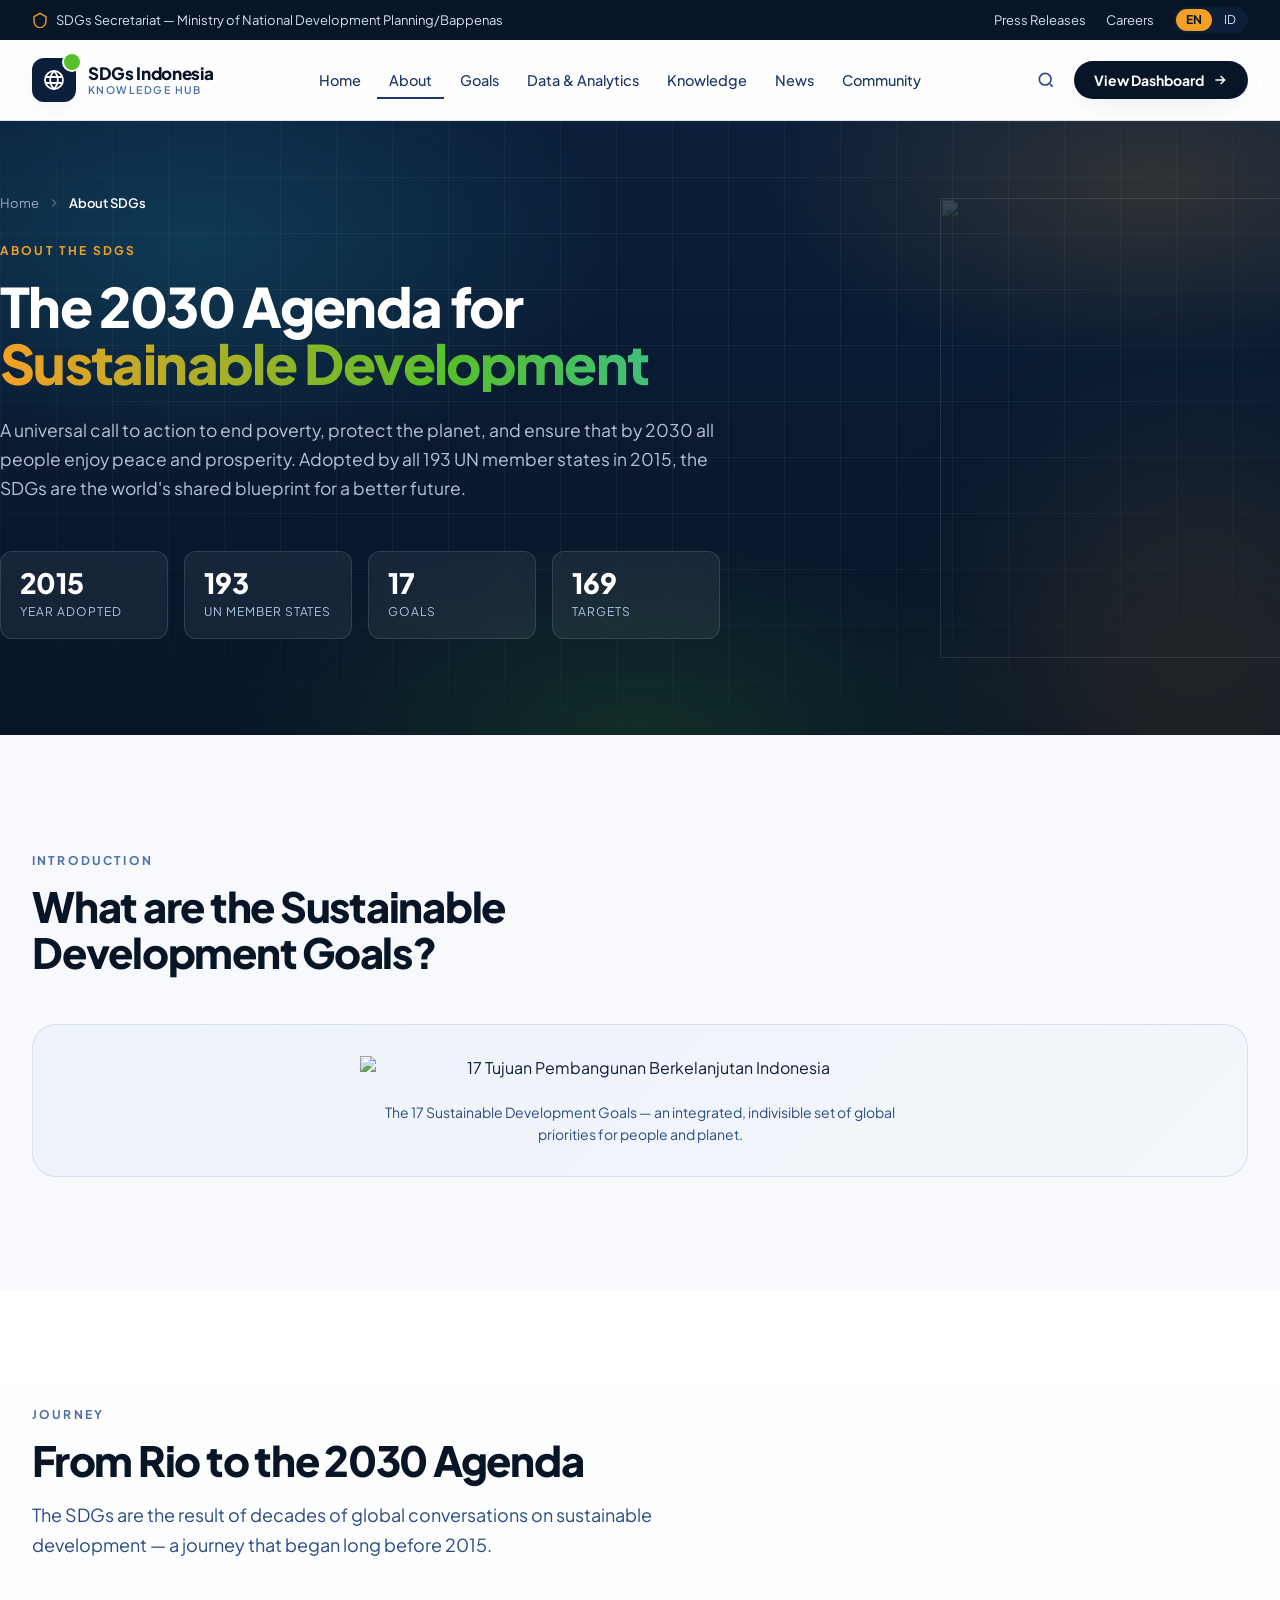
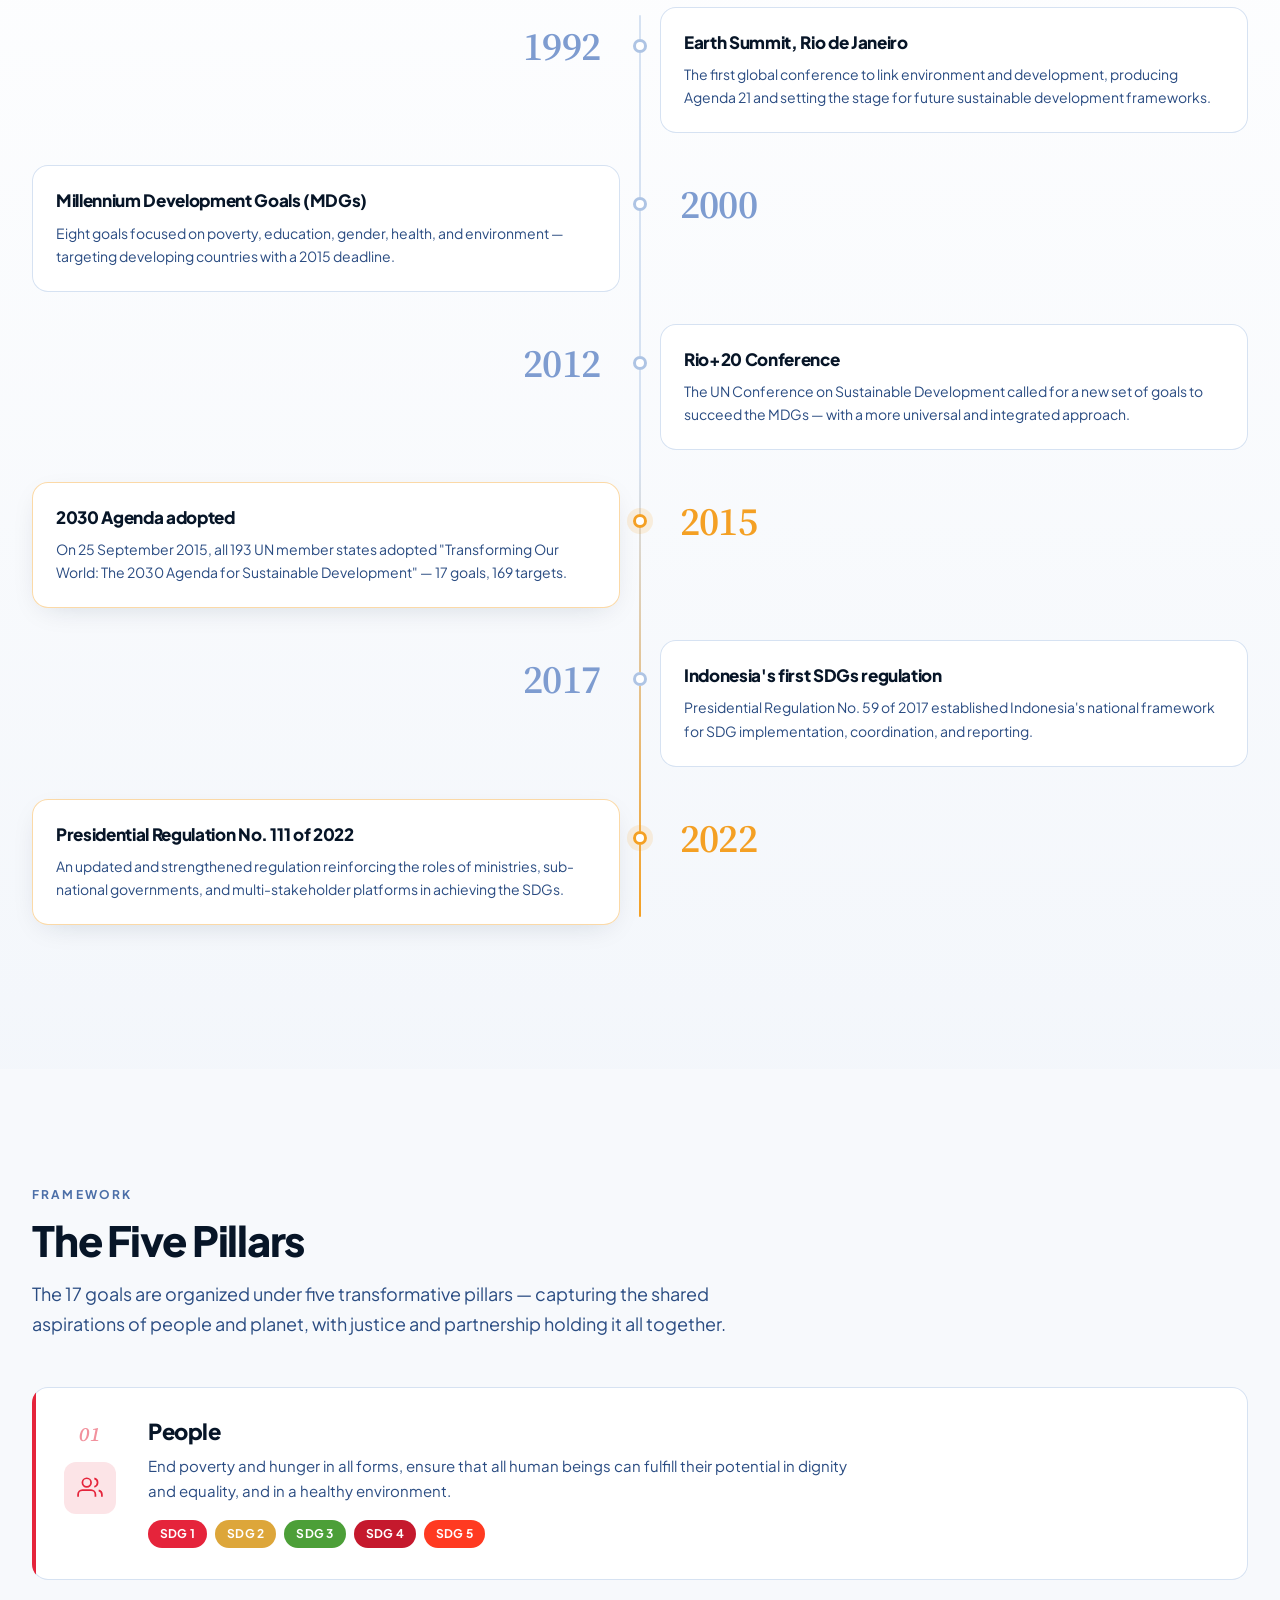
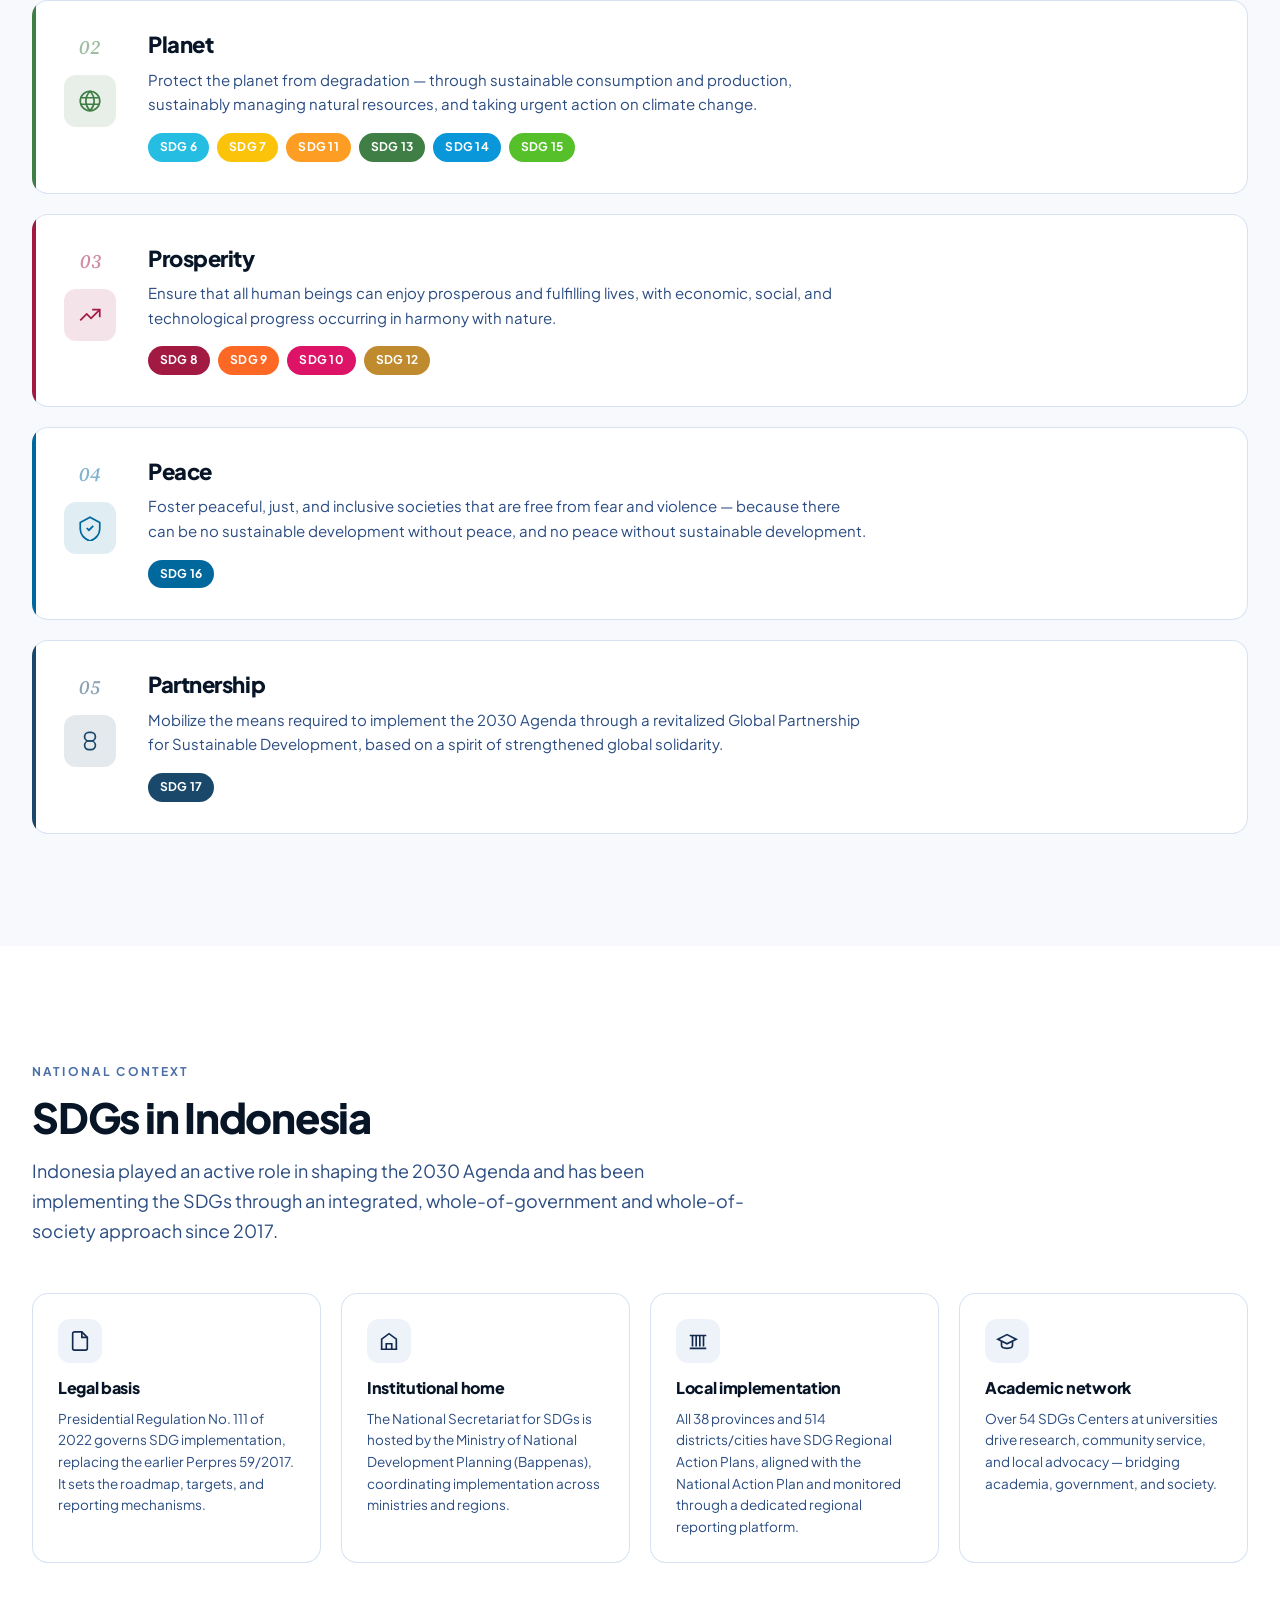
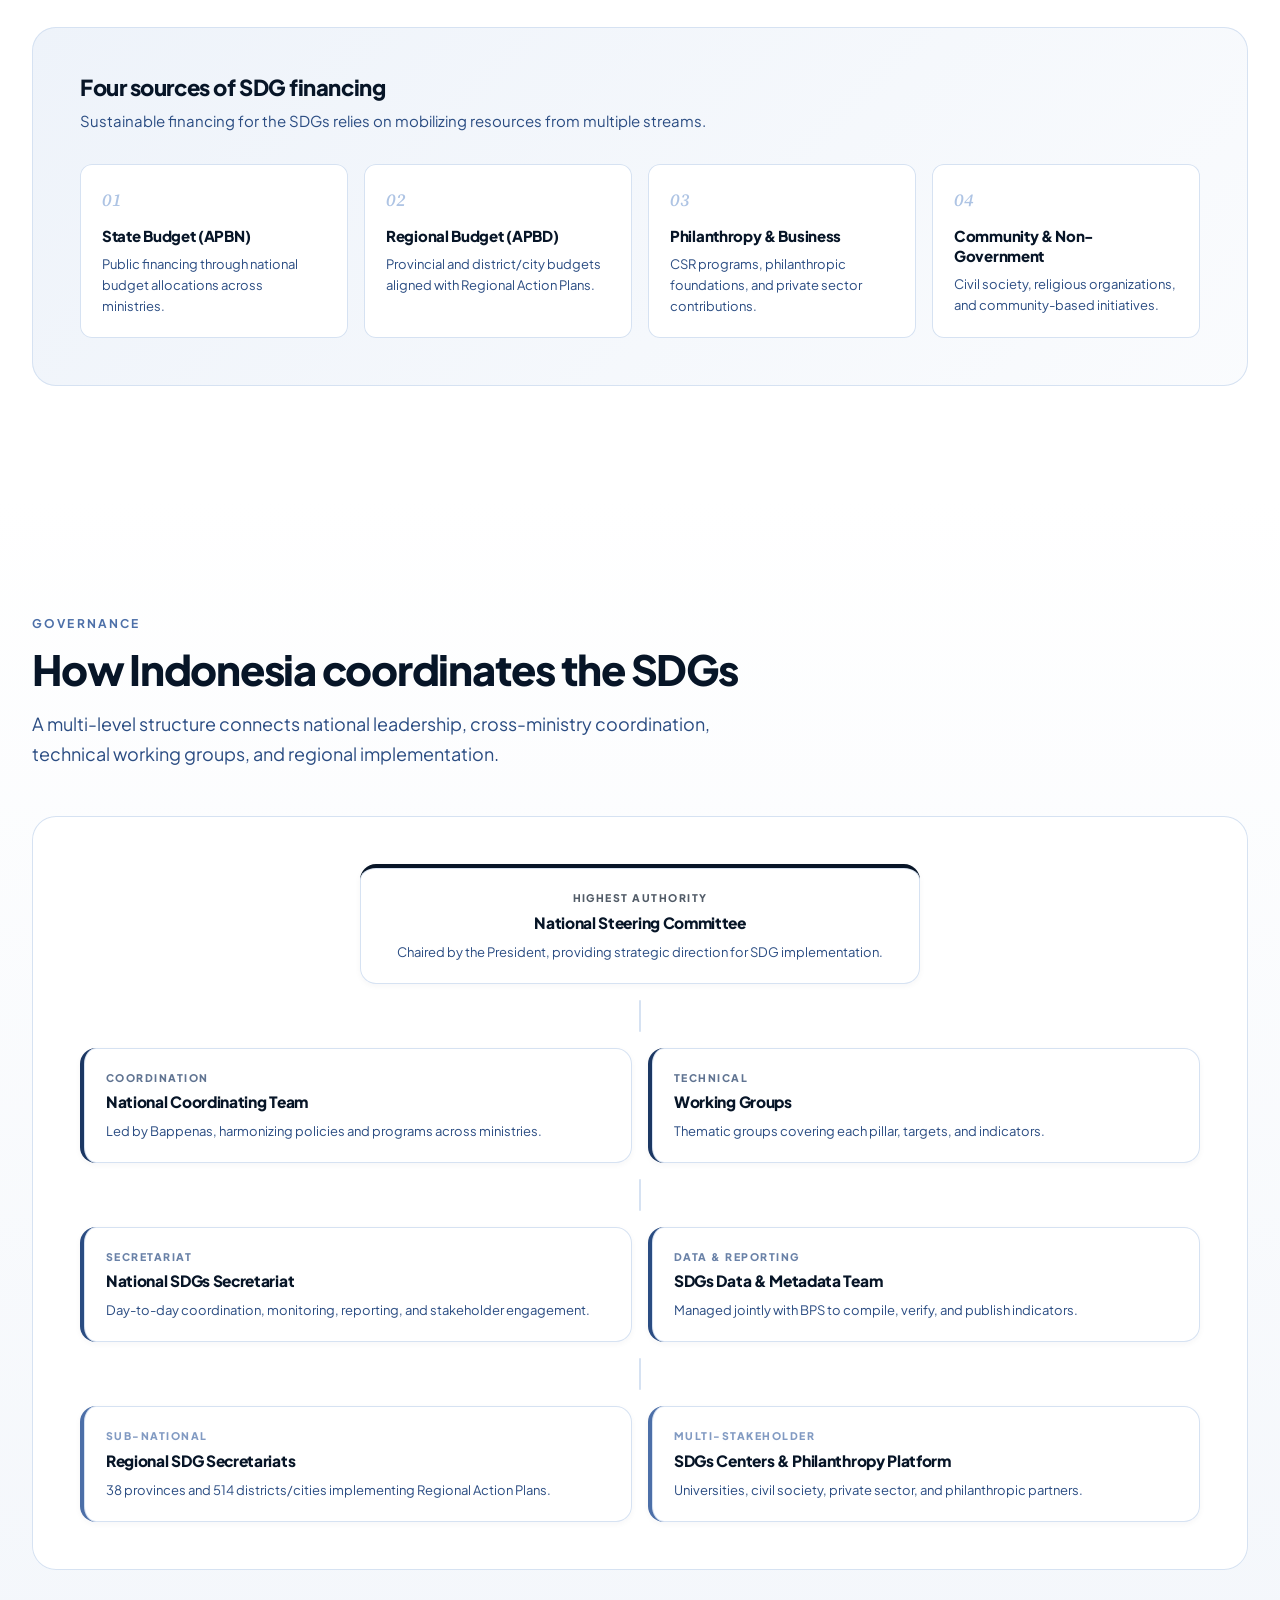
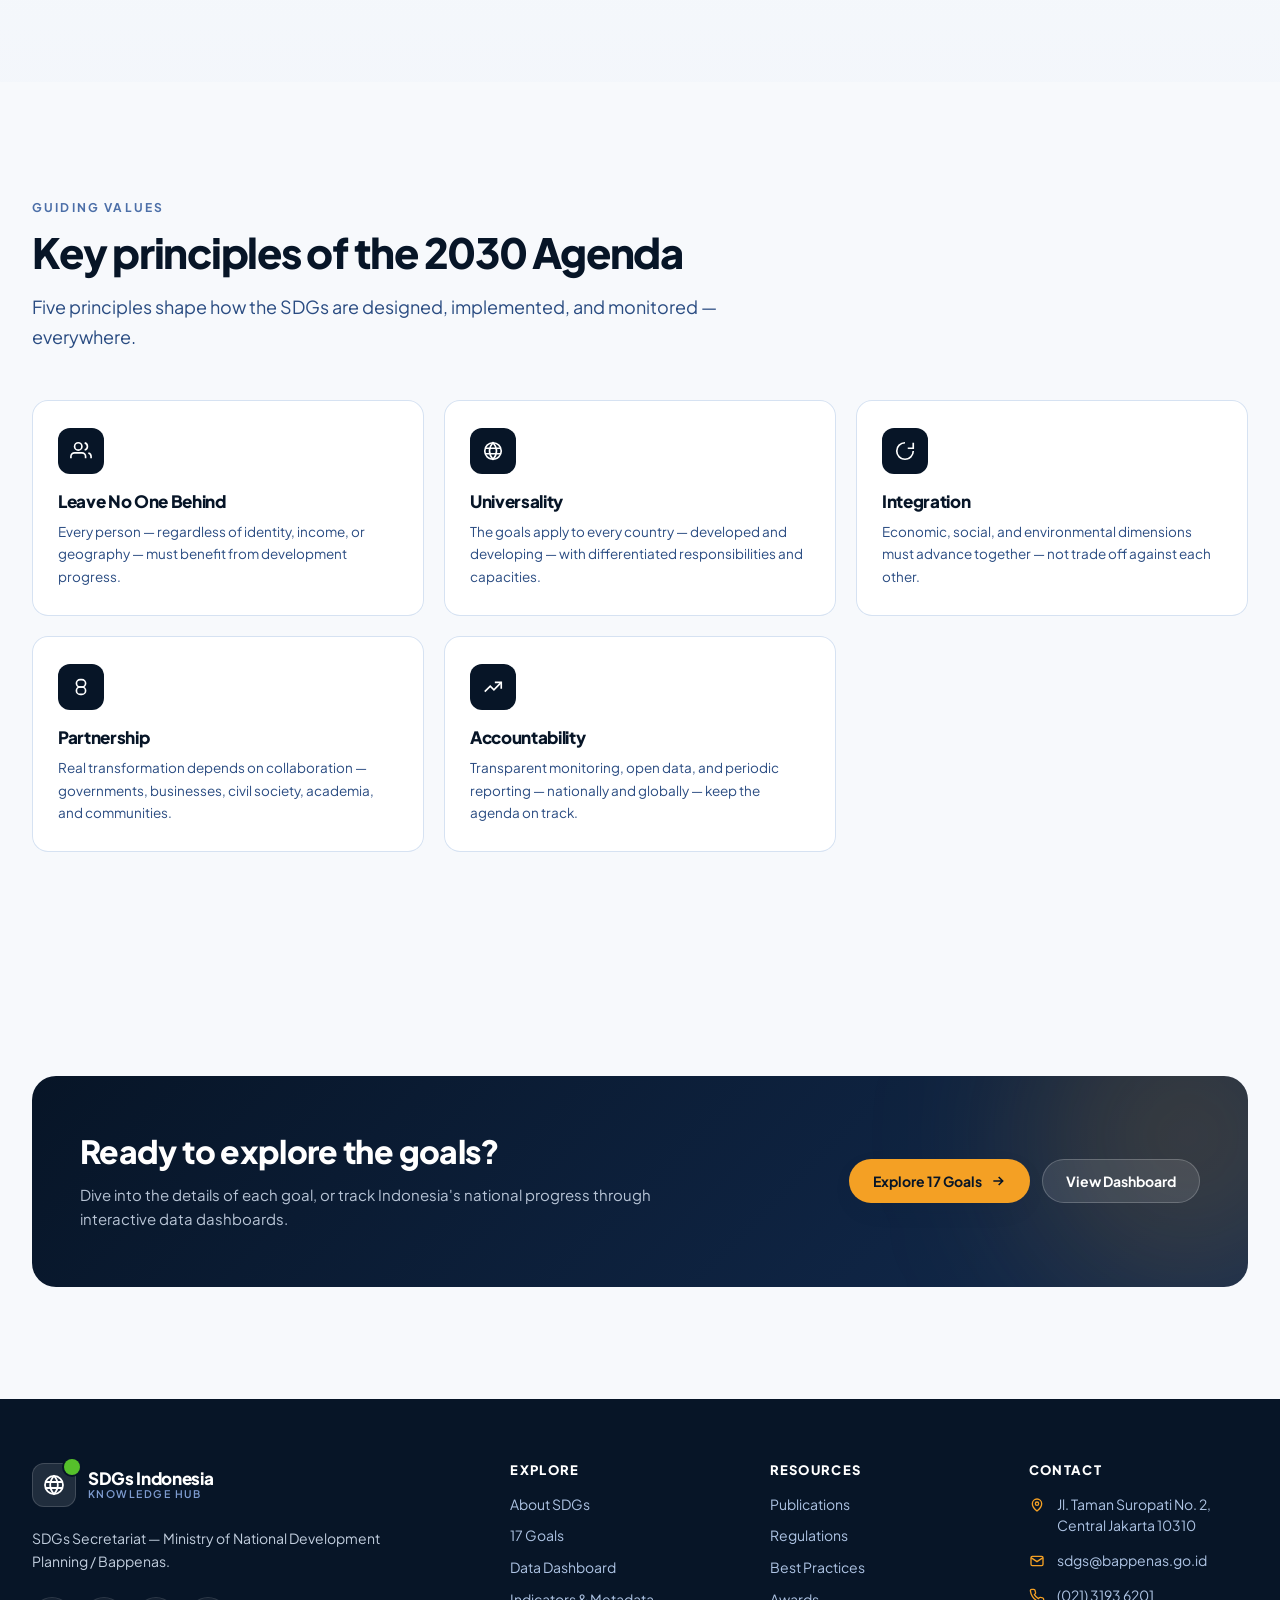
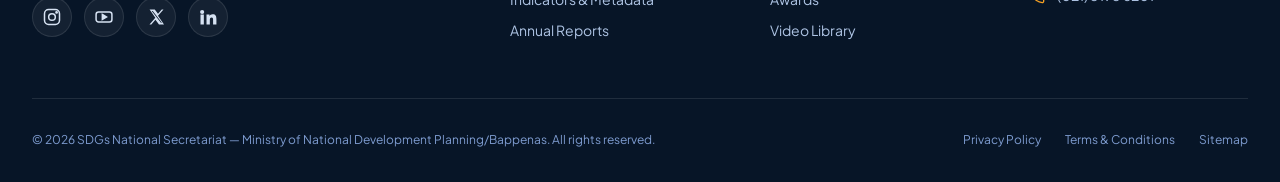
==== about.html @ 6867e6da "Add files via upload" ====
<!DOCTYPE html>
<html lang="en">
<head>
  <meta charset="UTF-8" />
  <meta name="viewport" content="width=device-width, initial-scale=1.0" />
  <meta name="theme-color" content="#0B1F3A" />
  <title>About SDGs — SDGs Indonesia Knowledge Hub</title>
  <meta name="description" content="Learn about the Sustainable Development Goals (SDGs): their history, the five pillars, Indonesia's national framework, governance structure, and key principles." />

  <link rel="preconnect" href="https://fonts.googleapis.com" />
  <link rel="preconnect" href="https://fonts.gstatic.com" crossorigin />
  <link href="https://fonts.googleapis.com/css2?family=Plus+Jakarta+Sans:wght@400;500;600;700;800&family=Source+Serif+4:ital,opsz,wght@0,8..60,400;0,8..60,600;1,8..60,400&display=swap" rel="stylesheet" />

  <link rel="stylesheet" href="style.css" />
</head>

<body>

  <a href="#main" class="skip-link" data-i18n="a11y.skip">Skip to main content</a>

  <!-- ══════════════ TOP UTILITY BAR ══════════════ -->
  <div class="topbar">
    <div class="container topbar__inner">
      <div class="topbar__left">
        <svg class="topbar__icon" viewBox="0 0 24 24" fill="none" stroke="currentColor" stroke-width="2" aria-hidden="true">
          <path d="M12 2 3 7v6c0 5 3.8 9.4 9 11 5.2-1.6 9-6 9-11V7l-9-5Z"/>
        </svg>
        <span class="topbar__text" data-i18n="topbar.org">SDGs Secretariat — Ministry of National Development Planning/Bappenas</span>
      </div>
      <div class="topbar__right">
        <a href="#" class="topbar__link" data-i18n="topbar.press">Press Releases</a>
        <a href="#" class="topbar__link" data-i18n="topbar.careers">Careers</a>
        <div class="lang-toggle" role="group" aria-label="Language">
          <button class="lang-toggle__btn is-active" data-lang="en" aria-pressed="true">EN</button>
          <button class="lang-toggle__btn" data-lang="id" aria-pressed="false">ID</button>
        </div>
      </div>
    </div>
  </div>

  <!-- ══════════════ HEADER ══════════════ -->
  <header id="site-header" class="header">
    <nav class="container header__nav" aria-label="Main navigation">
      <div class="header__row">
        <a href="index.html" class="brand" aria-label="SDGs Indonesia — Home">
          <span class="brand__logo">
            <span class="brand__logo-dot"></span>
            <svg viewBox="0 0 24 24" fill="none" stroke="currentColor" stroke-width="1.8" aria-hidden="true">
              <circle cx="12" cy="12" r="9"/>
              <path d="M3.6 9h16.8M3.6 15h16.8M12 3c2.5 2.6 3.8 5.7 3.8 9s-1.3 6.4-3.8 9c-2.5-2.6-3.8-5.7-3.8-9S9.5 5.6 12 3Z"/>
            </svg>
          </span>
          <span class="brand__text">
            <span class="brand__title">SDGs Indonesia</span>
            <span class="brand__sub">Knowledge Hub</span>
          </span>
        </a>

        <ul class="nav">
          <li><a class="nav__link" href="index.html" data-i18n="nav.home">Home</a></li>
          <li><a class="nav__link" href="about.html" aria-current="page" data-i18n="nav.about">About</a></li>
          <li><a class="nav__link" href="index.html#tujuan" data-i18n="nav.goals">Goals</a></li>
          <li><a class="nav__link" href="index.html#data" data-i18n="nav.data">Data &amp; Analytics</a></li>
          <li><a class="nav__link" href="index.html#pengetahuan" data-i18n="nav.knowledge">Knowledge</a></li>
          <li><a class="nav__link" href="index.html#berita" data-i18n="nav.news">News</a></li>
          <li><a class="nav__link" href="index.html#komunitas" data-i18n="nav.community">Community</a></li>
        </ul>

        <div class="header__actions">
          <button id="openSearch" class="icon-btn icon-btn--ghost" data-i18n-aria="header.searchAria" aria-label="Search SDGs Indonesia">
            <svg viewBox="0 0 24 24" fill="none" stroke="currentColor" stroke-width="2"><circle cx="11" cy="11" r="7"/><path d="m20 20-3.2-3.2"/></svg>
          </button>
          <a href="index.html#data" class="btn btn--primary btn--sm header__cta">
            <span data-i18n="header.dashboard">View Dashboard</span>
            <svg viewBox="0 0 24 24" fill="none" stroke="currentColor" stroke-width="2.2"><path d="M5 12h14M13 6l6 6-6 6"/></svg>
          </a>
          <button id="openMenu" class="icon-btn icon-btn--ghost header__burger" data-i18n-aria="header.menuAria" aria-label="Open menu" aria-expanded="false" aria-controls="mobileMenu">
            <svg viewBox="0 0 24 24" fill="none" stroke="currentColor" stroke-width="2"><path d="M4 7h16M4 12h16M4 17h16"/></svg>
          </button>
        </div>
      </div>
    </nav>

    <div id="mobileMenu" class="mobile-menu" hidden>
      <ul class="mobile-menu__list">
        <li><a class="mobile-menu__link" href="index.html" data-i18n="nav.home">Home</a></li>
        <li><a class="mobile-menu__link" href="about.html" data-i18n="nav.about">About</a></li>
        <li><a class="mobile-menu__link" href="index.html#tujuan" data-i18n="nav.goals">Goals</a></li>
        <li><a class="mobile-menu__link" href="index.html#data" data-i18n="nav.data">Data &amp; Analytics</a></li>
        <li><a class="mobile-menu__link" href="index.html#pengetahuan" data-i18n="nav.knowledge">Knowledge</a></li>
        <li><a class="mobile-menu__link" href="index.html#berita" data-i18n="nav.news">News</a></li>
        <li><a class="mobile-menu__link" href="index.html#komunitas" data-i18n="nav.community">Community</a></li>
        <li class="mobile-menu__cta-wrap">
          <a href="index.html#data" class="btn btn--primary mobile-menu__cta" data-i18n="header.dashboard">View Dashboard</a>
        </li>
      </ul>
    </div>
  </header>

  <main id="main">

    <!-- ══════════════ ABOUT HERO ══════════════ -->
    <section class="page-hero">
      <div class="page-hero__grid-overlay" aria-hidden="true"></div>
      <div class="page-hero__glow" aria-hidden="true"></div>

      <!-- NEW: decorative spinning color wheel -->
      <img
        src="assets/SDGs-Colour-Wheel-Universal-Standar.svg"
        alt=""
        aria-hidden="true"
        class="page-hero__wheel"
      />

      <div class="container page-hero__inner">
        <nav class="breadcrumb" aria-label="Breadcrumb">
          <a href="index.html" data-i18n="breadcrumb.home">Home</a>
          <svg viewBox="0 0 24 24" fill="none" stroke="currentColor" stroke-width="2"><path d="M9 6l6 6-6 6"/></svg>
          <span data-i18n="breadcrumb.about">About SDGs</span>
        </nav>

        <span class="eyebrow eyebrow--accent" data-i18n="about.hero.eyebrow">About the SDGs</span>
        <h1 class="page-hero__title">
          <span data-i18n="about.hero.title1">The 2030 Agenda for</span>
          <span class="page-hero__title-gradient" data-i18n="about.hero.title2">Sustainable Development</span>
        </h1>
        <p class="page-hero__lead" data-i18n="about.hero.lead">
          A universal call to action to end poverty, protect the planet, and ensure that by 2030 all people enjoy peace and prosperity. Adopted by all 193 UN member states in 2015, the SDGs are the world's shared blueprint for a better future.
        </p>

        <div class="page-hero__stats">
          <div class="page-hero__stat">
            <p class="page-hero__stat-value">2015</p>
            <p class="page-hero__stat-label" data-i18n="about.hero.stat1">Year adopted</p>
          </div>
          <div class="page-hero__stat">
            <p class="page-hero__stat-value">193</p>
            <p class="page-hero__stat-label" data-i18n="about.hero.stat2">UN member states</p>
          </div>
          <div class="page-hero__stat">
            <p class="page-hero__stat-value">17</p>
            <p class="page-hero__stat-label" data-i18n="about.hero.stat3">Goals</p>
          </div>
          <div class="page-hero__stat">
            <p class="page-hero__stat-value">169</p>
            <p class="page-hero__stat-label" data-i18n="about.hero.stat4">Targets</p>
          </div>
        </div>
      </div>
    </section>

    <!-- ══════════════ WHAT ARE THE SDGs ══════════════ -->
    <section class="section">
      <div class="container">
        <div class="section__head reveal">
          <span class="eyebrow" data-i18n="about.what.eyebrow">Introduction</span>
          <h2 class="section__title" data-i18n="about.what.title">What are the Sustainable Development Goals?</h2>
        </div>

                <!-- NEW: showcase of all 17 SDG icons -->
        <div class="all-goals-showcase reveal">
          <img
            src="assets/TPB-SDGs-17-Tujuan-Indonesia-Standar.svg"
            alt="17 Tujuan Pembangunan Berkelanjutan Indonesia"
            class="all-goals-showcase__img"
            loading="lazy"
          />
          <p class="all-goals-showcase__caption" data-i18n="about.showcase.caption">
            The 17 Sustainable Development Goals — an integrated, indivisible set of global priorities for people and planet.
          </p>
        </div>
      </div>
    </section>

    <!-- ══════════════ HISTORY TIMELINE ══════════════ -->
    <section class="section section--alt">
      <div class="container">
        <div class="section__head reveal">
          <span class="eyebrow" data-i18n="about.history.eyebrow">Journey</span>
          <h2 class="section__title" data-i18n="about.history.title">From Rio to the 2030 Agenda</h2>
          <p class="section__lead" data-i18n="about.history.lead">
            The SDGs are the result of decades of global conversations on sustainable development — a journey that began long before 2015.
          </p>
        </div>

        <ol class="timeline" role="list">
          <li class="timeline__item reveal">
            <div class="timeline__year">1992</div>
            <div class="timeline__card">
              <h3 class="timeline__title" data-i18n="about.history.e1.title">Earth Summit, Rio de Janeiro</h3>
              <p class="timeline__desc" data-i18n="about.history.e1.desc">
                The first global conference to link environment and development, producing Agenda 21 and setting the stage for future sustainable development frameworks.
              </p>
            </div>
          </li>

          <li class="timeline__item reveal">
            <div class="timeline__year">2000</div>
            <div class="timeline__card">
              <h3 class="timeline__title" data-i18n="about.history.e2.title">Millennium Development Goals (MDGs)</h3>
              <p class="timeline__desc" data-i18n="about.history.e2.desc">
                Eight goals focused on poverty, education, gender, health, and environment — targeting developing countries with a 2015 deadline.
              </p>
            </div>
          </li>

          <li class="timeline__item reveal">
            <div class="timeline__year">2012</div>
            <div class="timeline__card">
              <h3 class="timeline__title" data-i18n="about.history.e3.title">Rio+20 Conference</h3>
              <p class="timeline__desc" data-i18n="about.history.e3.desc">
                The UN Conference on Sustainable Development called for a new set of goals to succeed the MDGs — with a more universal and integrated approach.
              </p>
            </div>
          </li>

          <li class="timeline__item reveal timeline__item--highlight">
            <div class="timeline__year">2015</div>
            <div class="timeline__card">
              <h3 class="timeline__title" data-i18n="about.history.e4.title">2030 Agenda adopted</h3>
              <p class="timeline__desc" data-i18n="about.history.e4.desc">
                On 25 September 2015, all 193 UN member states adopted "Transforming Our World: The 2030 Agenda for Sustainable Development" — 17 goals, 169 targets.
              </p>
            </div>
          </li>

          <li class="timeline__item reveal">
            <div class="timeline__year">2017</div>
            <div class="timeline__card">
              <h3 class="timeline__title" data-i18n="about.history.e5.title">Indonesia's first SDGs regulation</h3>
              <p class="timeline__desc" data-i18n="about.history.e5.desc">
                Presidential Regulation No. 59 of 2017 established Indonesia's national framework for SDG implementation, coordination, and reporting.
              </p>
            </div>
          </li>

          <li class="timeline__item reveal timeline__item--highlight">
            <div class="timeline__year">2022</div>
            <div class="timeline__card">
              <h3 class="timeline__title" data-i18n="about.history.e6.title">Presidential Regulation No. 111 of 2022</h3>
              <p class="timeline__desc" data-i18n="about.history.e6.desc">
                An updated and strengthened regulation reinforcing the roles of ministries, sub-national governments, and multi-stakeholder platforms in achieving the SDGs.
              </p>
            </div>
          </li>
        </ol>
      </div>
    </section>

    <!-- ══════════════ 5 PILLARS (expanded) ══════════════ -->
    <section class="section">
      <div class="container">
        <div class="section__head reveal">
          <span class="eyebrow" data-i18n="about.pillars.eyebrow">Framework</span>
          <h2 class="section__title" data-i18n="about.pillars.title">The Five Pillars</h2>
          <p class="section__lead" data-i18n="about.pillars.lead">
            The 17 goals are organized under five transformative pillars — capturing the shared aspirations of people and planet, with justice and partnership holding it all together.
          </p>
        </div>

        <div class="pillars-detailed">
          <article class="pillar-detail reveal" style="--pd-color:#E5243B">
            <div class="pillar-detail__side">
              <span class="pillar-detail__num">01</span>
              <span class="pillar-detail__icon">
                <svg viewBox="0 0 24 24" fill="none" stroke="currentColor" stroke-width="1.6"><path d="M17 20v-2a4 4 0 0 0-4-4H5a4 4 0 0 0-4 4v2"/><circle cx="9" cy="7" r="4"/><path d="M23 20v-2a4 4 0 0 0-3-3.87M16 3.13a4 4 0 0 1 0 7.75"/></svg>
              </span>
            </div>
            <div class="pillar-detail__body">
              <h3 class="pillar-detail__title" data-i18n="pillars.people.title">People</h3>
              <p class="pillar-detail__desc" data-i18n="about.pillars.people.desc">
                End poverty and hunger in all forms, ensure that all human beings can fulfill their potential in dignity and equality, and in a healthy environment.
              </p>
              <div class="pillar-detail__tags">
                <span class="sdg-chip" style="--sdg-color:#E5243B">SDG 1</span>
                <span class="sdg-chip" style="--sdg-color:#DDA63A">SDG 2</span>
                <span class="sdg-chip" style="--sdg-color:#4C9F38">SDG 3</span>
                <span class="sdg-chip" style="--sdg-color:#C5192D">SDG 4</span>
                <span class="sdg-chip" style="--sdg-color:#FF3A21">SDG 5</span>
              </div>
            </div>
          </article>

          <article class="pillar-detail reveal" style="--pd-color:#3F7E44">
            <div class="pillar-detail__side">
              <span class="pillar-detail__num">02</span>
              <span class="pillar-detail__icon">
                <svg viewBox="0 0 24 24" fill="none" stroke="currentColor" stroke-width="1.6"><circle cx="12" cy="12" r="9"/><path d="M3.6 9h16.8M3.6 15h16.8M12 3c2.5 2.6 3.8 5.7 3.8 9s-1.3 6.4-3.8 9c-2.5-2.6-3.8-5.7-3.8-9S9.5 5.6 12 3Z"/></svg>
              </span>
            </div>
            <div class="pillar-detail__body">
              <h3 class="pillar-detail__title" data-i18n="pillars.planet.title">Planet</h3>
              <p class="pillar-detail__desc" data-i18n="about.pillars.planet.desc">
                Protect the planet from degradation — through sustainable consumption and production, sustainably managing natural resources, and taking urgent action on climate change.
              </p>
              <div class="pillar-detail__tags">
                <span class="sdg-chip" style="--sdg-color:#26BDE2">SDG 6</span>
                <span class="sdg-chip" style="--sdg-color:#FCC30B">SDG 7</span>
                <span class="sdg-chip" style="--sdg-color:#FD9D24">SDG 11</span>
                <span class="sdg-chip" style="--sdg-color:#3F7E44">SDG 13</span>
                <span class="sdg-chip" style="--sdg-color:#0A97D9">SDG 14</span>
                <span class="sdg-chip" style="--sdg-color:#56C02B">SDG 15</span>
              </div>
            </div>
          </article>

          <article class="pillar-detail reveal" style="--pd-color:#A21942">
            <div class="pillar-detail__side">
              <span class="pillar-detail__num">03</span>
              <span class="pillar-detail__icon">
                <svg viewBox="0 0 24 24" fill="none" stroke="currentColor" stroke-width="1.6"><path d="M3 17l6-6 4 4 8-8"/><path d="M14 7h7v7"/></svg>
              </span>
            </div>
            <div class="pillar-detail__body">
              <h3 class="pillar-detail__title" data-i18n="pillars.prosperity.title">Prosperity</h3>
              <p class="pillar-detail__desc" data-i18n="about.pillars.prosperity.desc">
                Ensure that all human beings can enjoy prosperous and fulfilling lives, with economic, social, and technological progress occurring in harmony with nature.
              </p>
              <div class="pillar-detail__tags">
                <span class="sdg-chip" style="--sdg-color:#A21942">SDG 8</span>
                <span class="sdg-chip" style="--sdg-color:#FD6925">SDG 9</span>
                <span class="sdg-chip" style="--sdg-color:#DD1367">SDG 10</span>
                <span class="sdg-chip" style="--sdg-color:#BF8B2E">SDG 12</span>
              </div>
            </div>
          </article>

          <article class="pillar-detail reveal" style="--pd-color:#00689D">
            <div class="pillar-detail__side">
              <span class="pillar-detail__num">04</span>
              <span class="pillar-detail__icon">
                <svg viewBox="0 0 24 24" fill="none" stroke="currentColor" stroke-width="1.6"><path d="M12 2 3 7v6c0 5 3.8 9.4 9 11 5.2-1.6 9-6 9-11V7l-9-5Z"/><path d="m9 12 2 2 4-4"/></svg>
              </span>
            </div>
            <div class="pillar-detail__body">
              <h3 class="pillar-detail__title" data-i18n="pillars.peace.title">Peace</h3>
              <p class="pillar-detail__desc" data-i18n="about.pillars.peace.desc">
                Foster peaceful, just, and inclusive societies that are free from fear and violence — because there can be no sustainable development without peace, and no peace without sustainable development.
              </p>
              <div class="pillar-detail__tags">
                <span class="sdg-chip" style="--sdg-color:#00689D">SDG 16</span>
              </div>
            </div>
          </article>

          <article class="pillar-detail reveal" style="--pd-color:#19486A">
            <div class="pillar-detail__side">
              <span class="pillar-detail__num">05</span>
              <span class="pillar-detail__icon">
                <svg viewBox="0 0 24 24" fill="none" stroke="currentColor" stroke-width="1.6"><path d="M11 20a4 4 0 0 1 0-8h2a4 4 0 0 1 0 8h-2Z"/><path d="M13 4a4 4 0 0 1 0 8h-2a4 4 0 0 1 0-8h2Z"/></svg>
              </span>
            </div>
            <div class="pillar-detail__body">
              <h3 class="pillar-detail__title" data-i18n="pillars.partnership.title">Partnership</h3>
              <p class="pillar-detail__desc" data-i18n="about.pillars.partnership.desc">
                Mobilize the means required to implement the 2030 Agenda through a revitalized Global Partnership for Sustainable Development, based on a spirit of strengthened global solidarity.
              </p>
              <div class="pillar-detail__tags">
                <span class="sdg-chip" style="--sdg-color:#19486A">SDG 17</span>
              </div>
            </div>
          </article>
        </div>
      </div>
    </section>

    <!-- ══════════════ SDGs IN INDONESIA ══════════════ -->
    <section class="section section--white">
      <div class="container">
        <div class="section__head reveal">
          <span class="eyebrow" data-i18n="about.indonesia.eyebrow">National Context</span>
          <h2 class="section__title" data-i18n="about.indonesia.title">SDGs in Indonesia</h2>
          <p class="section__lead" data-i18n="about.indonesia.lead">
            Indonesia played an active role in shaping the 2030 Agenda and has been implementing the SDGs through an integrated, whole-of-government and whole-of-society approach since 2017.
          </p>
        </div>

        <div class="indonesia-grid">
          <article class="indonesia-card reveal">
            <span class="indonesia-card__icon">
              <svg viewBox="0 0 24 24" fill="none" stroke="currentColor" stroke-width="1.8"><path d="M14 2H6a2 2 0 0 0-2 2v16a2 2 0 0 0 2 2h12a2 2 0 0 0 2-2V8Z"/><path d="M14 2v6h6"/></svg>
            </span>
            <h3 class="indonesia-card__title" data-i18n="about.indonesia.card1.title">Legal basis</h3>
            <p class="indonesia-card__desc" data-i18n="about.indonesia.card1.desc">
              Presidential Regulation No. 111 of 2022 governs SDG implementation, replacing the earlier Perpres 59/2017. It sets the roadmap, targets, and reporting mechanisms.
            </p>
          </article>

          <article class="indonesia-card reveal">
            <span class="indonesia-card__icon">
              <svg viewBox="0 0 24 24" fill="none" stroke="currentColor" stroke-width="1.8"><path d="M3 21h18M4 21V10l8-6 8 6v11M9 21v-6h6v6"/></svg>
            </span>
            <h3 class="indonesia-card__title" data-i18n="about.indonesia.card2.title">Institutional home</h3>
            <p class="indonesia-card__desc" data-i18n="about.indonesia.card2.desc">
              The National Secretariat for SDGs is hosted by the Ministry of National Development Planning (Bappenas), coordinating implementation across ministries and regions.
            </p>
          </article>

          <article class="indonesia-card reveal">
            <span class="indonesia-card__icon">
              <svg viewBox="0 0 24 24" fill="none" stroke="currentColor" stroke-width="1.8"><path d="M3 6h18M6 6v12M10 6v12M14 6v12M18 6v12M3 20h18"/></svg>
            </span>
            <h3 class="indonesia-card__title" data-i18n="about.indonesia.card3.title">Local implementation</h3>
            <p class="indonesia-card__desc" data-i18n="about.indonesia.card3.desc">
              All 38 provinces and 514 districts/cities have SDG Regional Action Plans, aligned with the National Action Plan and monitored through a dedicated regional reporting platform.
            </p>
          </article>

          <article class="indonesia-card reveal">
            <span class="indonesia-card__icon">
              <svg viewBox="0 0 24 24" fill="none" stroke="currentColor" stroke-width="1.8"><path d="M22 10 12 5 2 10l10 5 10-5Z"/><path d="M6 12v5c0 1.7 2.7 3 6 3s6-1.3 6-3v-5"/></svg>
            </span>
            <h3 class="indonesia-card__title" data-i18n="about.indonesia.card4.title">Academic network</h3>
            <p class="indonesia-card__desc" data-i18n="about.indonesia.card4.desc">
              Over 54 SDGs Centers at universities drive research, community service, and local advocacy — bridging academia, government, and society.
            </p>
          </article>
        </div>

        <!-- Funding sources -->
        <div class="funding reveal">
          <h3 class="funding__title" data-i18n="about.funding.title">Four sources of SDG financing</h3>
          <p class="funding__lead" data-i18n="about.funding.lead">
            Sustainable financing for the SDGs relies on mobilizing resources from multiple streams.
          </p>

          <div class="funding-grid">
            <div class="funding-card">
              <span class="funding-card__label">01</span>
              <h4 class="funding-card__name" data-i18n="about.funding.f1">State Budget (APBN)</h4>
              <p class="funding-card__desc" data-i18n="about.funding.f1d">Public financing through national budget allocations across ministries.</p>
            </div>
            <div class="funding-card">
              <span class="funding-card__label">02</span>
              <h4 class="funding-card__name" data-i18n="about.funding.f2">Regional Budget (APBD)</h4>
              <p class="funding-card__desc" data-i18n="about.funding.f2d">Provincial and district/city budgets aligned with Regional Action Plans.</p>
            </div>
            <div class="funding-card">
              <span class="funding-card__label">03</span>
              <h4 class="funding-card__name" data-i18n="about.funding.f3">Philanthropy &amp; Business</h4>
              <p class="funding-card__desc" data-i18n="about.funding.f3d">CSR programs, philanthropic foundations, and private sector contributions.</p>
            </div>
            <div class="funding-card">
              <span class="funding-card__label">04</span>
              <h4 class="funding-card__name" data-i18n="about.funding.f4">Community &amp; Non-Government</h4>
              <p class="funding-card__desc" data-i18n="about.funding.f4d">Civil society, religious organizations, and community-based initiatives.</p>
            </div>
          </div>
        </div>
      </div>
    </section>

    <!-- ══════════════ GOVERNANCE STRUCTURE ══════════════ -->
    <section class="section section--alt">
      <div class="container">
        <div class="section__head reveal">
          <span class="eyebrow" data-i18n="about.gov.eyebrow">Governance</span>
          <h2 class="section__title" data-i18n="about.gov.title">How Indonesia coordinates the SDGs</h2>
          <p class="section__lead" data-i18n="about.gov.lead">
            A multi-level structure connects national leadership, cross-ministry coordination, technical working groups, and regional implementation.
          </p>
        </div>

        <div class="gov-chart reveal">
          <div class="gov-tier gov-tier--1">
            <div class="gov-node" style="--gov-color:#071527">
              <p class="gov-node__eyebrow" data-i18n="about.gov.t1.eyebrow">Highest authority</p>
              <h3 class="gov-node__title" data-i18n="about.gov.t1.title">National Steering Committee</h3>
              <p class="gov-node__desc" data-i18n="about.gov.t1.desc">Chaired by the President, providing strategic direction for SDG implementation.</p>
            </div>
          </div>

          <div class="gov-connector" aria-hidden="true"></div>

          <div class="gov-tier gov-tier--2">
            <div class="gov-node" style="--gov-color:#1B3763">
              <p class="gov-node__eyebrow" data-i18n="about.gov.t2.eyebrow">Coordination</p>
              <h3 class="gov-node__title" data-i18n="about.gov.t2.title">National Coordinating Team</h3>
              <p class="gov-node__desc" data-i18n="about.gov.t2.desc">Led by Bappenas, harmonizing policies and programs across ministries.</p>
            </div>
            <div class="gov-node" style="--gov-color:#1B3763">
              <p class="gov-node__eyebrow" data-i18n="about.gov.t2b.eyebrow">Technical</p>
              <h3 class="gov-node__title" data-i18n="about.gov.t2b.title">Working Groups</h3>
              <p class="gov-node__desc" data-i18n="about.gov.t2b.desc">Thematic groups covering each pillar, targets, and indicators.</p>
            </div>
          </div>

          <div class="gov-connector" aria-hidden="true"></div>

          <div class="gov-tier gov-tier--3">
            <div class="gov-node" style="--gov-color:#2A4C82">
              <p class="gov-node__eyebrow" data-i18n="about.gov.t3.eyebrow">Secretariat</p>
              <h3 class="gov-node__title" data-i18n="about.gov.t3.title">National SDGs Secretariat</h3>
              <p class="gov-node__desc" data-i18n="about.gov.t3.desc">Day-to-day coordination, monitoring, reporting, and stakeholder engagement.</p>
            </div>
            <div class="gov-node" style="--gov-color:#2A4C82">
              <p class="gov-node__eyebrow" data-i18n="about.gov.t3b.eyebrow">Data &amp; Reporting</p>
              <h3 class="gov-node__title" data-i18n="about.gov.t3b.title">SDGs Data &amp; Metadata Team</h3>
              <p class="gov-node__desc" data-i18n="about.gov.t3b.desc">Managed jointly with BPS to compile, verify, and publish indicators.</p>
            </div>
          </div>

          <div class="gov-connector" aria-hidden="true"></div>

          <div class="gov-tier gov-tier--4">
            <div class="gov-node" style="--gov-color:#4C6FA8">
              <p class="gov-node__eyebrow" data-i18n="about.gov.t4.eyebrow">Sub-national</p>
              <h3 class="gov-node__title" data-i18n="about.gov.t4.title">Regional SDG Secretariats</h3>
              <p class="gov-node__desc" data-i18n="about.gov.t4.desc">38 provinces and 514 districts/cities implementing Regional Action Plans.</p>
            </div>
            <div class="gov-node" style="--gov-color:#4C6FA8">
              <p class="gov-node__eyebrow" data-i18n="about.gov.t4b.eyebrow">Multi-stakeholder</p>
              <h3 class="gov-node__title" data-i18n="about.gov.t4b.title">SDGs Centers &amp; Philanthropy Platform</h3>
              <p class="gov-node__desc" data-i18n="about.gov.t4b.desc">Universities, civil society, private sector, and philanthropic partners.</p>
            </div>
          </div>
        </div>
      </div>
    </section>

    <!-- ══════════════ KEY PRINCIPLES ══════════════ -->
    <section class="section">
      <div class="container">
        <div class="section__head reveal">
          <span class="eyebrow" data-i18n="about.principles.eyebrow">Guiding Values</span>
          <h2 class="section__title" data-i18n="about.principles.title">Key principles of the 2030 Agenda</h2>
          <p class="section__lead" data-i18n="about.principles.lead">
            Five principles shape how the SDGs are designed, implemented, and monitored — everywhere.
          </p>
        </div>

        <div class="principles-grid">
          <article class="principle reveal">
            <span class="principle__icon">
              <svg viewBox="0 0 24 24" fill="none" stroke="currentColor" stroke-width="1.8"><path d="M17 20v-2a4 4 0 0 0-4-4H5a4 4 0 0 0-4 4v2"/><circle cx="9" cy="7" r="4"/><path d="M23 20v-2a4 4 0 0 0-3-3.87M16 3.13a4 4 0 0 1 0 7.75"/></svg>
            </span>
            <h3 class="principle__title" data-i18n="about.principles.p1.title">Leave No One Behind</h3>
            <p class="principle__desc" data-i18n="about.principles.p1.desc">Every person — regardless of identity, income, or geography — must benefit from development progress.</p>
          </article>

          <article class="principle reveal">
            <span class="principle__icon">
              <svg viewBox="0 0 24 24" fill="none" stroke="currentColor" stroke-width="1.8"><circle cx="12" cy="12" r="9"/><path d="M3.6 9h16.8M3.6 15h16.8M12 3c2.5 2.6 3.8 5.7 3.8 9s-1.3 6.4-3.8 9c-2.5-2.6-3.8-5.7-3.8-9S9.5 5.6 12 3Z"/></svg>
            </span>
            <h3 class="principle__title" data-i18n="about.principles.p2.title">Universality</h3>
            <p class="principle__desc" data-i18n="about.principles.p2.desc">The goals apply to every country — developed and developing — with differentiated responsibilities and capacities.</p>
          </article>

          <article class="principle reveal">
            <span class="principle__icon">
              <svg viewBox="0 0 24 24" fill="none" stroke="currentColor" stroke-width="1.8"><path d="M21 12a9 9 0 1 1-9-9"/><path d="M21 3v6h-6"/></svg>
            </span>
            <h3 class="principle__title" data-i18n="about.principles.p3.title">Integration</h3>
            <p class="principle__desc" data-i18n="about.principles.p3.desc">Economic, social, and environmental dimensions must advance together — not trade off against each other.</p>
          </article>

          <article class="principle reveal">
            <span class="principle__icon">
              <svg viewBox="0 0 24 24" fill="none" stroke="currentColor" stroke-width="1.8"><path d="M11 20a4 4 0 0 1 0-8h2a4 4 0 0 1 0 8h-2Z"/><path d="M13 4a4 4 0 0 1 0 8h-2a4 4 0 0 1 0-8h2Z"/></svg>
            </span>
            <h3 class="principle__title" data-i18n="about.principles.p4.title">Partnership</h3>
            <p class="principle__desc" data-i18n="about.principles.p4.desc">Real transformation depends on collaboration — governments, businesses, civil society, academia, and communities.</p>
          </article>

          <article class="principle reveal">
            <span class="principle__icon">
              <svg viewBox="0 0 24 24" fill="none" stroke="currentColor" stroke-width="1.8"><path d="M3 17l6-6 4 4 8-8"/><path d="M14 7h7v7"/></svg>
            </span>
            <h3 class="principle__title" data-i18n="about.principles.p5.title">Accountability</h3>
            <p class="principle__desc" data-i18n="about.principles.p5.desc">Transparent monitoring, open data, and periodic reporting — nationally and globally — keep the agenda on track.</p>
          </article>
        </div>
      </div>
    </section>

    <!-- ══════════════ CTA ══════════════ -->
    <section class="section">
      <div class="container">
        <div class="about-cta reveal">
          <div class="about-cta__glow" aria-hidden="true"></div>
          <div class="about-cta__inner">
            <div class="about-cta__copy">
              <h2 class="about-cta__title" data-i18n="about.cta.title">Ready to explore the goals?</h2>
              <p class="about-cta__lead" data-i18n="about.cta.lead">
                Dive into the details of each goal, or track Indonesia's national progress through interactive data dashboards.
              </p>
            </div>
            <div class="about-cta__actions">
              <a href="index.html#tujuan" class="btn btn--accent">
                <span data-i18n="about.cta.button1">Explore 17 Goals</span>
                <svg viewBox="0 0 24 24" fill="none" stroke="currentColor" stroke-width="2.4"><path d="M5 12h14M13 6l6 6-6 6"/></svg>
              </a>
              <a href="index.html#data" class="btn btn--ghost-light">
                <span data-i18n="about.cta.button2">View Dashboard</span>
              </a>
            </div>
          </div>
        </div>
      </div>
    </section>

  </main>

  <!-- ══════════════ FOOTER ══════════════ -->
  <footer class="footer">
    <div class="container">
      <div class="footer__grid">

        <div class="footer__brand-col">
          <a href="index.html" class="brand brand--footer">
            <span class="brand__logo">
              <span class="brand__logo-dot"></span>
              <svg viewBox="0 0 24 24" fill="none" stroke="currentColor" stroke-width="1.8" aria-hidden="true">
                <circle cx="12" cy="12" r="9"/>
                <path d="M3.6 9h16.8M3.6 15h16.8M12 3c2.5 2.6 3.8 5.7 3.8 9s-1.3 6.4-3.8 9c-2.5-2.6-3.8-5.7-3.8-9S9.5 5.6 12 3Z"/>
              </svg>
            </span>
            <span class="brand__text">
              <span class="brand__title">SDGs Indonesia</span>
              <span class="brand__sub">Knowledge Hub</span>
            </span>
          </a>

          <p class="footer__desc" data-i18n="footer.desc">
            SDGs Secretariat — Ministry of National Development Planning / Bappenas.
          </p>

          <div class="socials">
            <a href="#" class="social" aria-label="Instagram">
              <svg viewBox="0 0 24 24" fill="none" stroke="currentColor" stroke-width="1.8"><rect x="3" y="3" width="18" height="18" rx="5"/><circle cx="12" cy="12" r="4"/><circle cx="17.5" cy="6.5" r=".8" fill="currentColor"/></svg>
            </a>
            <a href="#" class="social" aria-label="YouTube">
              <svg viewBox="0 0 24 24" fill="none" stroke="currentColor" stroke-width="1.8"><rect x="2.5" y="6" width="19" height="12" rx="3"/><path d="m10 9 5 3-5 3V9Z" fill="currentColor"/></svg>
            </a>
            <a href="#" class="social" aria-label="Twitter / X">
              <svg viewBox="0 0 24 24" fill="currentColor"><path d="M18.9 3H21l-6.6 7.5L21.6 21h-6l-4.3-5.6L6.4 21H4.2l7-8-6.9-10h6.2l3.9 5.2L18.9 3Zm-1 16h1.2L8.1 4.9H6.8L17.9 19Z"/></svg>
            </a>
            <a href="#" class="social" aria-label="LinkedIn">
              <svg viewBox="0 0 24 24" fill="currentColor"><path d="M4.98 3.5a2.5 2.5 0 1 1 0 5 2.5 2.5 0 0 1 0-5ZM3 9h4v12H3V9Zm7 0h3.8v1.7h.1c.5-.9 1.8-1.9 3.6-1.9 3.9 0 4.6 2.5 4.6 5.8V21h-4v-5.4c0-1.3 0-3-1.8-3s-2.1 1.4-2.1 2.9V21h-4V9Z"/></svg>
            </a>
          </div>
        </div>

        <div class="footer__col">
          <h4 class="footer__heading" data-i18n="footer.explore">Explore</h4>
          <ul class="footer__list">
            <li><a href="about.html" data-i18n="footer.link.about">About SDGs</a></li>
            <li><a href="index.html#tujuan" data-i18n="footer.link.goals">17 Goals</a></li>
            <li><a href="index.html#data" data-i18n="footer.link.dashboard">Data Dashboard</a></li>
            <li><a href="#" data-i18n="footer.link.indicators">Indicators &amp; Metadata</a></li>
            <li><a href="#" data-i18n="footer.link.reports">Annual Reports</a></li>
          </ul>
        </div>

        <div class="footer__col">
          <h4 class="footer__heading" data-i18n="footer.resources">Resources</h4>
          <ul class="footer__list">
            <li><a href="index.html#pengetahuan" data-i18n="footer.link.publications">Publications</a></li>
            <li><a href="#" data-i18n="footer.link.regulations">Regulations</a></li>
            <li><a href="#" data-i18n="footer.link.bestPractices">Best Practices</a></li>
            <li><a href="#" data-i18n="footer.link.awards">Awards</a></li>
            <li><a href="#" data-i18n="footer.link.video">Video Library</a></li>
          </ul>
        </div>

        <div class="footer__col">
          <h4 class="footer__heading" data-i18n="footer.contact">Contact</h4>
          <ul class="footer__contact">
            <li>
              <svg viewBox="0 0 24 24" fill="none" stroke="currentColor" stroke-width="2"><path d="M12 21s-7-5.5-7-11a7 7 0 1 1 14 0c0 5.5-7 11-7 11Z"/><circle cx="12" cy="10" r="2.5"/></svg>
              <span data-i18n="footer.address">Jl. Taman Suropati No. 2,<br/>Central Jakarta 10310</span>
            </li>
            <li>
              <svg viewBox="0 0 24 24" fill="none" stroke="currentColor" stroke-width="2"><rect x="3" y="5" width="18" height="14" rx="2"/><path d="m3 7 9 6 9-6"/></svg>
              <a href="mailto:sdgs@bappenas.go.id">sdgs@bappenas.go.id</a>
            </li>
            <li>
              <svg viewBox="0 0 24 24" fill="none" stroke="currentColor" stroke-width="2"><path d="M22 16.9v3a2 2 0 0 1-2.2 2 19.8 19.8 0 0 1-8.6-3.1 19.5 19.5 0 0 1-6-6A19.8 19.8 0 0 1 2.1 4.2 2 2 0 0 1 4.1 2h3a2 2 0 0 1 2 1.7c.1 1 .4 1.9.7 2.8a2 2 0 0 1-.4 2.1L8.1 9.9a16 16 0 0 0 6 6l1.3-1.3a2 2 0 0 1 2.1-.4c.9.3 1.8.6 2.8.7a2 2 0 0 1 1.7 2Z"/></svg>
              <span>(021) 3193 6201</span>
            </li>
          </ul>
        </div>
      </div>

      <div class="footer__bottom">
        <p data-i18n="footer.copyright">© 2026 SDGs National Secretariat — Ministry of National Development Planning/Bappenas. All rights reserved.</p>
        <div class="footer__legal">
          <a href="#" data-i18n="footer.privacy">Privacy Policy</a>
          <a href="#" data-i18n="footer.terms">Terms &amp; Conditions</a>
          <a href="#" data-i18n="footer.sitemap">Sitemap</a>
        </div>
      </div>
    </div>
  </footer>

  <button id="backToTop" class="back-to-top" data-i18n-aria="a11y.backToTop" aria-label="Back to top">
    <svg viewBox="0 0 24 24" fill="none" stroke="currentColor" stroke-width="2.4"><path d="M12 19V5M5 12l7-7 7 7"/></svg>
  </button>

  <script src="script.js" defer></script>
</body>
</html>
---- style.css ----
/* ═══════════════════════════════════════════════════════════════
   SDGs Indonesia Knowledge Hub 2.0 — Design System
   ═══════════════════════════════════════════════════════════════ */

/* ───────────── 1. Tokens ───────────── */
:root {
  /* Colors — Navy */
  --navy-50:  #EEF3FA;
  --navy-100: #D6E2F2;
  --navy-200: #AEC4E4;
  --navy-300: #7E9CD0;
  --navy-400: #4C6FA8;
  --navy-500: #2A4C82;
  --navy-600: #1B3763;
  --navy-700: #122A4E;
  --navy-800: #0B1F3A;
  --navy-900: #071527;

  /* Accent */
  --accent:       #F4A024;
  --accent-light: #FFC259;

  /* SDG palette */
  --sdg-1:  #E5243B;
  --sdg-3:  #4C9F38;
  --sdg-4:  #C5192D;
  --sdg-6:  #26BDE2;
  --sdg-8:  #A21942;
  --sdg-13: #3F7E44;
  --sdg-16: #00689D;
  --sdg-17: #19486A;

  /* Surfaces */
  --bg:        #F7F9FC;
  --surface:   #FFFFFF;
  --border:    var(--navy-100);

  /* Text */
  --text:      var(--navy-800);
  --text-muted: var(--navy-500);
  --text-soft:  var(--navy-400);

  /* Fonts */
  --font-sans:  'Plus Jakarta Sans', system-ui, -apple-system, sans-serif;
  --font-serif: 'Source Serif 4', Georgia, serif;

  /* Radii */
  --radius-sm: 8px;
  --radius:    12px;
  --radius-lg: 16px;
  --radius-xl: 24px;
  --radius-2xl: 32px;
  --radius-full: 999px;

  /* Shadows */
  --shadow-sm:   0 1px 2px rgba(11,31,58,.06);
  --shadow-soft: 0 8px 30px -12px rgba(11,31,58,.18);
  --shadow-lift: 0 20px 50px -20px rgba(11,31,58,.35);

  /* Layout */
  --container:  1280px;
  --header-h:   80px;

  /* Motion */
  --ease-out: cubic-bezier(.22,.61,.36,1);
}

/* ───────────── 2. Reset & Base ───────────── */
*, *::before, *::after { box-sizing: border-box; }
* { margin: 0; padding: 0; }

html {
  scroll-behavior: smooth;
  scroll-padding-top: 96px;
  -webkit-text-size-adjust: 100%;
}

body {
  font-family: var(--font-sans);
  background: var(--bg);
  color: var(--text);
  line-height: 1.55;
  font-size: 16px;
  -webkit-font-smoothing: antialiased;
  -moz-osx-font-smoothing: grayscale;
  overflow-x: hidden;
}

img, svg, video { display: block; max-width: 100%; height: auto; }
button { font: inherit; color: inherit; background: none; border: none; cursor: pointer; }
a { color: inherit; text-decoration: none; }
input, textarea, select { font: inherit; }
ul, ol { list-style: none; }
h1, h2, h3, h4 { line-height: 1.15; letter-spacing: -.02em; }

:focus-visible {
  outline: 3px solid var(--accent);
  outline-offset: 2px;
  border-radius: 6px;
}

/* ───────────── 3. Utility ───────────── */
.container {
  width: 100%;
  max-width: var(--container);
  margin-inline: auto;
  padding-inline: 20px;
}
@media (min-width: 640px) { .container { padding-inline: 24px; } }
@media (min-width: 1024px) { .container { padding-inline: 32px; } }

.sr-only {
  position: absolute; width: 1px; height: 1px;
  padding: 0; margin: -1px; overflow: hidden;
  clip: rect(0,0,0,0); white-space: nowrap; border: 0;
}

.skip-link {
  position: absolute;
  top: -100px; left: 12px;
  z-index: 100;
  background: var(--accent);
  color: var(--navy-900);
  padding: 10px 16px;
  border-radius: var(--radius);
  font-weight: 700;
  transition: top .25s var(--ease-out);
}
.skip-link:focus { top: 12px; }

/* ───────────── 4. Buttons ───────────── */
.btn {
  display: inline-flex;
  align-items: center;
  justify-content: center;
  gap: 8px;
  padding: 14px 24px;
  border-radius: var(--radius-full);
  font-size: 14px;
  font-weight: 700;
  line-height: 1;
  white-space: nowrap;
  transition: background-color .25s var(--ease-out), color .25s var(--ease-out), transform .25s var(--ease-out), box-shadow .25s var(--ease-out), border-color .25s var(--ease-out);
}
.btn svg { width: 16px; height: 16px; flex-shrink: 0; }
.btn--sm { padding: 11px 20px; }
.btn--full { width: 100%; }
.btn--primary { background: var(--navy-900); color: #fff; box-shadow: var(--shadow-soft); }
.btn--primary:hover { background: var(--navy-700); transform: translateY(-1px); }
.btn--accent { background: var(--accent); color: var(--navy-900); box-shadow: var(--shadow-soft); }
.btn--accent:hover { background: var(--accent-light); transform: translateY(-1px); }
.btn--ghost-light { background: rgba(255,255,255,.1); color: #fff; box-shadow: inset 0 0 0 1px rgba(255,255,255,.2); }
.btn--ghost-light:hover { background: rgba(255,255,255,.2); }
.btn--outline { background: #fff; color: var(--navy-800); box-shadow: inset 0 0 0 1px var(--border); }
.btn--outline:hover { box-shadow: inset 0 0 0 1px var(--navy-300), var(--shadow-soft); transform: translateY(-1px); }

.icon-btn {
  display: grid;
  place-items: center;
  width: 40px; height: 40px;
  border-radius: var(--radius-full);
  transition: background-color .2s, color .2s;
}
.icon-btn svg { width: 20px; height: 20px; }
.icon-btn--ghost { color: var(--navy-500); }
.icon-btn--ghost:hover { color: var(--navy-900); background: var(--navy-50); }

/* ───────────── 5. Chips, Pills, Badges, Trends ───────────── */
.chip-row { display: flex; flex-wrap: wrap; gap: 8px; }
.chip {
  padding: 6px 14px;
  border-radius: var(--radius-full);
  background: var(--navy-50);
  color: var(--navy-700);
  font-size: 13.5px;
  transition: background-color .2s;
}
.chip:hover { background: var(--navy-100); }

.pill {
  display: inline-flex;
  align-items: center;
  gap: 6px;
  padding: 4px 10px;
  border-radius: var(--radius-full);
  font-size: 11.5px;
  font-weight: 700;
  letter-spacing: .02em;
}
.pill--accent { background: var(--accent); color: var(--navy-900); text-transform: uppercase; letter-spacing: .08em; font-size: 11px; }
.pill--success { background: rgba(86,192,43,.2); color: #56C02B; box-shadow: inset 0 0 0 1px rgba(86,192,43,.3); }
.pill--success svg { width: 12px; height: 12px; }
.pill--white { background: rgba(255,255,255,.9); color: var(--navy-800); }
.pill--live { background: rgba(86,192,43,.15); color: #3F7E44; }
.pill__dot {
  width: 6px; height: 6px;
  border-radius: 50%;
  background: #56C02B;
}

.badge {
  display: inline-flex;
  align-items: center;
  gap: 8px;
  padding: 6px 16px;
  border-radius: var(--radius-full);
  font-size: 13px;
  font-weight: 500;
}
.badge--ghost {
  background: rgba(255,255,255,.1);
  color: var(--navy-50);
  backdrop-filter: blur(8px);
  box-shadow: inset 0 0 0 1px rgba(255,255,255,.15);
}
.badge__dot {
  width: 8px; height: 8px;
  border-radius: 50%;
  background: #56C02B;
  animation: pulse 4s ease-in-out infinite;
}

.trend { display: inline-flex; align-items: center; gap: 4px; font-size: 12px; font-weight: 700; }
.trend svg { width: 12px; height: 12px; }
.trend--up { color: #56C02B; }
.trend--down { color: #E5243B; }

/* ───────────── 6. Progress bar ───────────── */
.progress {
  height: 8px;
  background: rgba(255,255,255,.1);
  border-radius: var(--radius-full);
  overflow: hidden;
}
.progress--dim { background: var(--navy-50); margin-top: 16px; }
.progress__bar { height: 100%; border-radius: var(--radius-full); transition: width 1.2s var(--ease-out); }
.progress__bar--gradient { background: linear-gradient(90deg, #56C02B, var(--accent)); }

/* ───────────── 7. Top bar ───────────── */
.topbar {
  background: var(--navy-900);
  color: var(--navy-100);
  font-size: 13px;
}
.topbar__inner {
  height: 40px;
  display: flex;
  align-items: center;
  justify-content: space-between;
}
.topbar__left { display: flex; align-items: center; gap: 8px; min-width: 0; }
.topbar__icon { width: 16px; height: 16px; color: var(--accent); flex-shrink: 0; }
.topbar__text { white-space: nowrap; overflow: hidden; text-overflow: ellipsis; }
.topbar__right { display: none; align-items: center; gap: 20px; }
@media (min-width: 640px) { .topbar__right { display: flex; } }
.topbar__link { transition: color .2s; }
.topbar__link:hover { color: var(--accent); }

.lang-toggle {
  display: flex;
  gap: 2px;
  padding: 2px;
  border-radius: var(--radius-full);
  background: var(--navy-800);
}
.lang-toggle__btn {
  padding: 2px 10px;
  border-radius: var(--radius-full);
  font-size: 12px;
  transition: background-color .2s, color .2s;
}
.lang-toggle__btn.is-active {
  background: var(--accent);
  color: var(--navy-900);
  font-weight: 700;
}

/* ───────────── 8. Header / Nav ───────────── */
.header {
  position: sticky;
  top: 0;
  z-index: 50;
  background: rgba(255,255,255,.85);
  backdrop-filter: blur(16px);
  -webkit-backdrop-filter: blur(16px);
  border-bottom: 1px solid var(--border);
  transition: box-shadow .3s var(--ease-out);
}
.header.is-scrolled { box-shadow: var(--shadow-soft); }

.header__row {
  display: flex;
  align-items: center;
  justify-content: space-between;
  height: 64px;
  gap: 16px;
}
@media (min-width: 1024px) { .header__row { height: var(--header-h); } }

/* Brand */
.brand { display: flex; align-items: center; gap: 12px; flex-shrink: 0; }
.brand__logo {
  position: relative;
  display: grid;
  place-items: center;
  width: 44px; height: 44px;
  border-radius: var(--radius);
  background: var(--navy-800);
  color: #fff;
  box-shadow: var(--shadow-soft);
}
.brand__logo svg { width: 24px; height: 24px; }
.brand__logo-dot {
  position: absolute;
  top: -4px; right: -4px;
  width: 16px; height: 16px;
  border-radius: 50%;
  background: #56C02B;
  box-shadow: 0 0 0 2px #fff;
}
.brand__text { display: flex; flex-direction: column; line-height: 1.15; }
.brand__title { font-weight: 800; font-size: 17px; color: var(--navy-900); letter-spacing: -.02em; }
.brand__sub {
  font-size: 10.5px;
  text-transform: uppercase;
  letter-spacing: .14em;
  color: var(--text-soft);
  font-weight: 600;
}

/* Nav list */
.nav {
  display: none;
  align-items: center;
  gap: 4px;
  font-size: 14.5px;
  font-weight: 500;
  color: var(--navy-600);
}
@media (min-width: 1024px) { .nav { display: flex; } }
.nav__link {
  position: relative;
  padding: 8px 12px;
  transition: color .2s;
}
.nav__link::after {
  content: '';
  position: absolute;
  left: 0; right: 0; bottom: -2px;
  height: 2px;
  background: currentColor;
  transform: scaleX(0);
  transform-origin: left;
  transition: transform .35s var(--ease-out);
}
.nav__link:hover { color: var(--navy-900); }
.nav__link:hover::after,
.nav__link[aria-current="page"]::after { transform: scaleX(1); }

.header__actions { display: flex; align-items: center; gap: 8px; }
.header__cta { display: none; }
@media (min-width: 768px) { .header__cta { display: inline-flex; } }
.header__burger { display: grid; }
@media (min-width: 1024px) { .header__burger { display: none; } }
#openSearch { display: none; }
@media (min-width: 640px) { #openSearch { display: grid; } }

/* Mobile menu */
.mobile-menu {
  border-top: 1px solid var(--border);
  background: #fff;
  animation: slideDown .25s var(--ease-out);
}
.mobile-menu[hidden] { display: none; }
.mobile-menu__list { padding: 16px 20px; display: flex; flex-direction: column; gap: 4px; }
.mobile-menu__link {
  display: block;
  padding: 12px 14px;
  border-radius: var(--radius);
  color: var(--navy-700);
  font-weight: 500;
  transition: background-color .2s;
}
.mobile-menu__link:hover { background: var(--navy-50); }
.mobile-menu__cta-wrap { padding-top: 8px; }
.mobile-menu__cta { display: block; width: 100%; text-align: center; }

/* ───────────── 9. Search overlay ───────────── */
.search-overlay { position: fixed; inset: 0; z-index: 80; }
.search-overlay[hidden] { display: none; }
.search-overlay__backdrop {
  position: absolute; inset: 0;
  background: rgba(7,21,39,.6);
  backdrop-filter: blur(4px);
  animation: fadeIn .2s var(--ease-out);
}
.search-overlay__panel-wrap {
  position: relative;
  max-width: 640px;
  margin: 96px auto 0;
  padding: 0 16px;
  animation: slideDown .3s var(--ease-out);
}
.search-overlay__panel {
  background: #fff;
  border-radius: var(--radius-lg);
  box-shadow: var(--shadow-lift);
  overflow: hidden;
}
.search-overlay__input-row {
  display: flex;
  align-items: center;
  gap: 12px;
  padding: 16px 20px;
  border-bottom: 1px solid var(--border);
}
.search-overlay__icon { width: 20px; height: 20px; color: var(--text-soft); flex-shrink: 0; }
.search-overlay__input {
  flex: 1;
  font-size: 18px;
  border: none;
  outline: none;
  background: transparent;
  color: var(--navy-800);
}
.search-overlay__input::placeholder { color: var(--navy-300); }
.search-overlay__kbd {
  font-size: 11px;
  color: var(--text-soft);
  border: 1px solid var(--border);
  border-radius: 6px;
  padding: 4px 8px;
  display: none;
}
@media (min-width: 640px) { .search-overlay__kbd { display: block; } }
.search-overlay__body { padding: 20px; }
.search-overlay__label {
  font-size: 11px;
  text-transform: uppercase;
  letter-spacing: .12em;
  font-weight: 700;
  color: var(--text-soft);
  margin-bottom: 12px;
}

/* ───────────── 10. Hero ───────────── */
.hero {
  position: relative;
  overflow: hidden;
  color: #fff;
  background:
    radial-gradient(60% 55% at 12% 8%,  rgba(38,189,226,.20) 0%, transparent 60%),
    radial-gradient(45% 45% at 92% 12%, rgba(244,160,36,.18) 0%, transparent 60%),
    radial-gradient(55% 55% at 78% 88%, rgba(76,159,56,.16) 0%, transparent 65%),
    radial-gradient(45% 45% at 22% 92%, rgba(221,19,103,.14) 0%, transparent 60%),
    linear-gradient(180deg, var(--navy-800) 0%, var(--navy-900) 100%);
}
.hero__grid-overlay {
  position: absolute; inset: 0;
  background-image:
    linear-gradient(rgba(255,255,255,.05) 1px, transparent 1px),
    linear-gradient(90deg, rgba(255,255,255,.05) 1px, transparent 1px);
  background-size: 56px 56px;
  -webkit-mask-image: radial-gradient(ellipse 80% 70% at 50% 40%, #000 40%, transparent 100%);
  mask-image: radial-gradient(ellipse 80% 70% at 50% 40%, #000 40%, transparent 100%);
  pointer-events: none;
}
.hero__inner {
  position: relative;
  padding-top: 64px;
  padding-bottom: 96px;
}
@media (min-width: 1024px) { .hero__inner { padding-top: 96px; padding-bottom: 128px; } }

.hero__grid {
  display: grid;
  gap: 48px;
  align-items: center;
}
@media (min-width: 1024px) {
  .hero__grid { grid-template-columns: 7fr 5fr; }
}

.hero__title {
  margin-top: 24px;
  font-size: clamp(2.25rem, 5.5vw, 3.6rem);
  font-weight: 800;
  line-height: 1.06;
  letter-spacing: -.03em;
}
.hero__title-gradient {
  display: block;
  background: linear-gradient(90deg, var(--accent), #56C02B, #26BDE2);
  -webkit-background-clip: text;
  background-clip: text;
  color: transparent;
}
.hero__lead {
  margin-top: 24px;
  font-size: 18px;
  color: rgba(214,226,242,.85);
  max-width: 640px;
  line-height: 1.65;
}

.hero__search { margin-top: 32px; max-width: 560px; }
.hero__search-box {
  display: flex;
  align-items: center;
  gap: 8px;
  padding: 6px;
  border-radius: var(--radius-lg);
  background: rgba(255,255,255,.95);
  box-shadow: var(--shadow-lift), inset 0 0 0 1px rgba(255,255,255,.2);
  transition: box-shadow .25s;
}
.hero__search-box:focus-within { box-shadow: var(--shadow-lift), 0 0 0 3px rgba(244,160,36,.4); }
.hero__search-icon { width: 20px; height: 20px; color: var(--text-soft); margin-left: 12px; flex-shrink: 0; }
.hero__search-input {
  flex: 1;
  padding: 10px 0;
  border: none;
  outline: none;
  background: transparent;
  color: var(--navy-800);
  min-width: 0;
}
.hero__search-input::placeholder { color: var(--text-soft); }

.hero__cta-row { margin-top: 24px; display: flex; flex-wrap: wrap; gap: 12px; }

/* Hero card */
.hero__card-wrap { position: relative; }
.hero__card-glow {
  position: absolute;
  inset: -16px;
  border-radius: var(--radius-2xl);
  background: linear-gradient(to top right, rgba(244,160,36,.2), rgba(86,192,43,.2), rgba(38,189,226,.2));
  filter: blur(32px);
  z-index: 0;
}
.hero__card {
  position: relative;
  padding: 24px;
  border-radius: var(--radius-xl);
  background: rgba(255,255,255,.06);
  backdrop-filter: blur(20px);
  -webkit-backdrop-filter: blur(20px);
  box-shadow: inset 0 0 0 1px rgba(255,255,255,.15), var(--shadow-lift);
}
.hero__card-head {
  display: flex;
  align-items: flex-start;
  justify-content: space-between;
  gap: 12px;
}
.hero__card-eyebrow {
  font-size: 11px;
  text-transform: uppercase;
  letter-spacing: .14em;
  color: var(--navy-200);
  font-weight: 700;
}
.hero__card-sub { margin-top: 4px; font-size: 14px; color: rgba(214,226,242,.7); }
.hero__rank { margin-top: 16px; display: flex; align-items: flex-end; gap: 12px; }
.hero__rank-number { font-size: 60px; font-weight: 800; line-height: 1; letter-spacing: -.03em; }
.hero__rank-label { color: var(--navy-200); font-size: 14px; margin-bottom: 8px; }
.hero__kpis {
  margin-top: 24px;
  display: grid;
  grid-template-columns: repeat(3, 1fr);
  gap: 12px;
  text-align: center;
}
.hero__kpi {
  padding: 12px;
  border-radius: var(--radius);
  background: rgba(255,255,255,.05);
  box-shadow: inset 0 0 0 1px rgba(255,255,255,.1);
}
.hero__kpi-value { font-size: 24px; font-weight: 800; }
.hero__kpi-value--green { color: #56C02B; }
.hero__kpi-label { font-size: 11px; color: var(--navy-200); margin-top: 4px; }
.hero__progress-wrap { margin-top: 24px; }
.hero__progress-head {
  display: flex;
  justify-content: space-between;
  font-size: 12px;
  color: var(--navy-200);
  margin-bottom: 8px;
}
.hero__progress-value { color: #fff; font-weight: 700; }

/* Stat strip */
.stat-strip {
  position: relative;
  border-top: 1px solid rgba(255,255,255,.1);
  background: rgba(7,21,39,.4);
  backdrop-filter: blur(12px);
}
.stat-strip__grid {
  display: grid;
  grid-template-columns: repeat(2, 1fr);
}
@media (min-width: 768px) { .stat-strip__grid { grid-template-columns: repeat(4, 1fr); } }
.stat-strip__item {
  padding: 24px 8px;
  text-align: center;
  border-right: 1px solid rgba(255,255,255,.1);
}
.stat-strip__item:nth-child(2) { border-right: none; }
@media (min-width: 768px) {
  .stat-strip__item:nth-child(2) { border-right: 1px solid rgba(255,255,255,.1); }
  .stat-strip__item:last-child { border-right: none; }
}
.stat-strip__value { font-size: 30px; font-weight: 800; letter-spacing: -.02em; }
.stat-strip__label {
  margin-top: 4px;
  font-size: 11px;
  color: var(--navy-200);
  text-transform: uppercase;
  letter-spacing: .1em;
}

/* ───────────── 11. Section basics ───────────── */
.section { padding: 80px 0; }
@media (min-width: 1024px) { .section { padding: 112px 0; } }
.section--alt { background: linear-gradient(to bottom, #fff, rgba(238,243,250,.4)); }
.section--white { background: #fff; }

.eyebrow {
  font-size: 12px;
  font-weight: 700;
  text-transform: uppercase;
  letter-spacing: .18em;
  color: var(--text-soft);
}
.eyebrow--accent { color: var(--accent); }

.section__head { max-width: 720px; }
.section__head--flush { max-width: none; }
.section__title {
  margin-top: 12px;
  font-size: clamp(1.875rem, 3.6vw, 2.6rem);
  font-weight: 800;
  color: var(--navy-900);
  letter-spacing: -.03em;
  line-height: 1.1;
}
.section__title--light { color: #fff; }
.section__lead {
  margin-top: 16px;
  font-size: 18px;
  color: var(--text-muted);
  line-height: 1.65;
}
.section__lead--light { color: rgba(214,226,242,.8); }
.section__head-row {
  display: flex;
  flex-direction: column;
  gap: 24px;
}
@media (min-width: 1024px) {
  .section__head-row { flex-direction: row; align-items: flex-end; justify-content: space-between; }
  .section__head-row > .section__head { max-width: 640px; }
}
.section__cta { margin-top: 40px; text-align: center; }

/* Link arrow */
.link-arrow {
  display: inline-flex;
  align-items: center;
  gap: 8px;
  font-size: 14px;
  font-weight: 700;
  color: var(--navy-800);
  transition: color .2s;
}
.link-arrow svg { width: 16px; height: 16px; transition: transform .25s var(--ease-out); }
.link-arrow:hover { color: var(--accent); }
.link-arrow:hover svg { transform: translateX(4px); }
.link-arrow--inline { margin-left: auto; }

/* ───────────── 12. Pillars ───────────── */
.pillars {
  margin-top: 56px;
  display: grid;
  gap: 20px;
  grid-template-columns: 1fr;
}
@media (min-width: 640px) { .pillars { grid-template-columns: repeat(2, 1fr); } }
@media (min-width: 1024px) { .pillars { grid-template-columns: repeat(5, 1fr); } }

.pillar {
  background: #fff;
  padding: 24px;
  border-radius: var(--radius-lg);
  box-shadow: inset 0 0 0 1px var(--border);
  transition: box-shadow .3s var(--ease-out), transform .3s var(--ease-out);
}
.pillar:hover {
  box-shadow: inset 0 0 0 1px color-mix(in srgb, var(--pillar-color) 40%, transparent), var(--shadow-lift);
  transform: translateY(-4px);
}
.pillar__icon {
  display: grid;
  place-items: center;
  width: 48px; height: 48px;
  border-radius: var(--radius);
  background: color-mix(in srgb, var(--pillar-color) 12%, transparent);
  color: var(--pillar-color);
}
.pillar__icon svg { width: 24px; height: 24px; }
.pillar__title { margin-top: 16px; font-size: 17px; font-weight: 800; color: var(--navy-900); }
.pillar__sub { font-size: 13px; color: var(--text-soft); font-style: italic; margin-top: 2px; }
.pillar__desc { margin-top: 12px; font-size: 13.5px; color: var(--text-muted); line-height: 1.6; }

/* ───────────── 13. Goals ───────────── */
.filter-group { display: flex; flex-wrap: wrap; gap: 8px; }
.filter-btn {
  padding: 9px 16px;
  border-radius: var(--radius-full);
  font-size: 14px;
  font-weight: 600;
  background: #fff;
  color: var(--navy-600);
  box-shadow: inset 0 0 0 1px var(--border);
  transition: all .25s var(--ease-out);
}
.filter-btn:hover { box-shadow: inset 0 0 0 1px var(--navy-300); }
.filter-btn.is-active {
  background: var(--navy-900);
  color: #fff;
  box-shadow: none;
}

.goals-grid {
  margin-top: 48px;
  display: grid;
  gap: 16px;
  grid-template-columns: repeat(2, 1fr);
}
@media (min-width: 640px) { .goals-grid { grid-template-columns: repeat(3, 1fr); } }
@media (min-width: 1024px) { .goals-grid { grid-template-columns: repeat(4, 1fr); } }

.goal-card {
  position: relative;
  isolation: isolate;
  overflow: hidden;
  padding: 20px;
  background: #fff;
  border-radius: var(--radius-lg);
  box-shadow: inset 0 0 0 1px var(--border);
  transition: transform .3s var(--ease-out), box-shadow .3s var(--ease-out);
  display: block;
}
.goal-card::before {
  content: '';
  position: absolute;
  inset: 0;
  background: linear-gradient(120deg, transparent 30%, rgba(255,255,255,.35) 50%, transparent 70%);
  transform: translateX(-120%);
  transition: transform .9s ease;
  pointer-events: none;
}
.goal-card:hover { transform: translateY(-6px); box-shadow: var(--shadow-lift); }
.goal-card:hover::before { transform: translateX(120%); }
.goal-card__head { display: flex; align-items: flex-start; justify-content: space-between; }
.goal-card__num {
  display: grid;
  place-items: center;
  width: 44px; height: 44px;
  border-radius: var(--radius);
  color: #fff;
  font-weight: 800;
  font-size: 18px;
}
.goal-card__arrow {
  color: var(--navy-300);
  opacity: 0;
  transition: opacity .2s;
}
.goal-card:hover .goal-card__arrow { opacity: 1; }
.goal-card__arrow svg { width: 20px; height: 20px; }
.goal-card__title {
  margin-top: 16px;
  font-size: 15px;
  font-weight: 700;
  color: var(--navy-900);
  line-height: 1.35;
}
.goal-card__desc {
  margin-top: 8px;
  font-size: 13px;
  color: var(--text-muted);
  line-height: 1.55;
  display: -webkit-box;
  -webkit-line-clamp: 2;
  -webkit-box-orient: vertical;
  overflow: hidden;
}
.goal-card__foot {
  margin-top: 16px;
  padding-top: 12px;
  border-top: 1px solid var(--navy-50);
  display: flex;
  align-items: center;
  justify-content: space-between;
}
.goal-card__label {
  font-size: 11px;
  text-transform: uppercase;
  letter-spacing: .1em;
  font-weight: 700;
  color: var(--text-soft);
}
.goal-card__status {
  display: inline-flex;
  align-items: center;
  gap: 6px;
  font-size: 11px;
  font-weight: 700;
}
.goal-card__status-dot { width: 6px; height: 6px; border-radius: 50%; }

/* ───────────── 14. Data section ───────────── */
.data-section {
  position: relative;
  overflow: hidden;
  background: var(--navy-900);
  color: #fff;
}
.data-section__grid-overlay {
  position: absolute; inset: 0;
  background-image:
    linear-gradient(rgba(255,255,255,.05) 1px, transparent 1px),
    linear-gradient(90deg, rgba(255,255,255,.05) 1px, transparent 1px);
  background-size: 56px 56px;
  -webkit-mask-image: radial-gradient(ellipse 80% 70% at 50% 40%, #000 40%, transparent 100%);
  mask-image: radial-gradient(ellipse 80% 70% at 50% 40%, #000 40%, transparent 100%);
  opacity: .6;
  pointer-events: none;
}
.data-section__glow {
  position: absolute;
  top: -96px; right: -96px;
  width: 384px; height: 384px;
  border-radius: 50%;
  background: rgba(244,160,36,.1);
  filter: blur(80px);
  pointer-events: none;
}
.data-section__inner { position: relative; }

.kpi-grid {
  margin-top: 48px;
  display: grid;
  gap: 20px;
  grid-template-columns: 1fr;
}
@media (min-width: 640px) { .kpi-grid { grid-template-columns: repeat(2, 1fr); } }
@media (min-width: 1024px) { .kpi-grid { grid-template-columns: repeat(4, 1fr); } }

.kpi-card {
  padding: 24px;
  border-radius: var(--radius-lg);
  background: rgba(255,255,255,.05);
  box-shadow: inset 0 0 0 1px rgba(255,255,255,.1);
  transition: background-color .25s;
}
.kpi-card:hover { background: rgba(255,255,255,.08); }
.kpi-card__label {
  font-size: 11px;
  text-transform: uppercase;
  letter-spacing: .1em;
  color: var(--navy-200);
  font-weight: 700;
}
.kpi-card__value { margin-top: 12px; font-size: 36px; font-weight: 800; letter-spacing: -.03em; }
.kpi-card__trend {
  margin-top: 12px;
  display: flex;
  align-items: center;
  gap: 8px;
  font-size: 12px;
}
.kpi-card__trend-label { color: var(--navy-300); }

/* Chart panel */
.chart-grid {
  margin-top: 32px;
  display: grid;
  gap: 24px;
  grid-template-columns: 1fr;
}
@media (min-width: 1024px) { .chart-grid { grid-template-columns: 2fr 1fr; } }

.panel {
  padding: 24px;
  border-radius: var(--radius-lg);
}
@media (min-width: 640px) { .panel { padding: 32px; } }
.panel--glass {
  background: rgba(255,255,255,.05);
  box-shadow: inset 0 0 0 1px rgba(255,255,255,.1);
}
.panel--compact { display: flex; flex-direction: column; }
.panel__title { font-size: 18px; font-weight: 800; }
.panel__sub { font-size: 14px; color: var(--navy-200); margin-top: 4px; }

.chart-panel__head {
  display: flex;
  flex-wrap: wrap;
  gap: 16px;
  align-items: flex-start;
  justify-content: space-between;
}
.chart-panel__legend {
  display: flex;
  align-items: center;
  gap: 16px;
  font-size: 12px;
}
.chart-panel__legend span { display: inline-flex; align-items: center; gap: 8px; }
.legend-dot { width: 12px; height: 12px; border-radius: 50%; }
.chart-panel__body { margin-top: 24px; }
.chart { width: 100%; height: 224px; }

.cluster-list { margin-top: 24px; display: flex; flex-direction: column; gap: 20px; }
.cluster__head {
  display: flex;
  justify-content: space-between;
  font-size: 14px;
  margin-bottom: 8px;
}
.cluster__head span:first-child { color: var(--navy-100); }
.cluster__value { font-weight: 700; }
.panel--compact .btn { margin-top: 32px; }

/* ───────────── 15. Knowledge Hub ───────────── */
.hub-grid {
  margin-top: 48px;
  display: grid;
  gap: 24px;
  grid-template-columns: 1fr;
}
@media (min-width: 1024px) { .hub-grid { grid-template-columns: 2fr 1fr; } }

.feature-card {
  background: #fff;
  border-radius: var(--radius-lg);
  box-shadow: inset 0 0 0 1px var(--border);
  overflow: hidden;
  transition: box-shadow .3s var(--ease-out);
}
.feature-card:hover { box-shadow: var(--shadow-lift); }

.feature-card__cover {
  position: relative;
  height: 224px;
  overflow: hidden;
  background: linear-gradient(to bottom right, var(--navy-800), var(--navy-700), rgba(25,72,106,.6));
}
.feature-card__cover-grid {
  position: absolute; inset: 0;
  background-image:
    linear-gradient(rgba(255,255,255,.05) 1px, transparent 1px),
    linear-gradient(90deg, rgba(255,255,255,.05) 1px, transparent 1px);
  background-size: 56px 56px;
  opacity: .4;
}
.feature-card__cover-content {
  position: absolute;
  left: 0; right: 0; bottom: 0;
  padding: 24px;
}
.feature-card__title {
  margin-top: 12px;
  font-size: 22px;
  font-weight: 800;
  color: #fff;
  line-height: 1.25;
}
.feature-card__body { padding: 24px; }
@media (min-width: 640px) { .feature-card__body { padding: 32px; } }
.feature-card__desc { color: var(--text-muted); line-height: 1.65; }
.feature-card__meta {
  margin-top: 24px;
  display: flex;
  flex-wrap: wrap;
  align-items: center;
  gap: 16px;
  font-size: 14px;
  color: var(--text-soft);
}
.meta-item { display: inline-flex; align-items: center; gap: 8px; }
.meta-item svg { width: 16px; height: 16px; }

.hub-side { display: flex; flex-direction: column; gap: 16px; }

.mini-card {
  display: flex;
  gap: 16px;
  padding: 20px;
  background: #fff;
  border-radius: var(--radius-lg);
  box-shadow: inset 0 0 0 1px var(--border);
  transition: box-shadow .3s var(--ease-out), transform .3s var(--ease-out);
}
.mini-card:hover { box-shadow: var(--shadow-soft); transform: translateY(-2px); }
.mini-card__icon {
  display: grid;
  place-items: center;
  width: 44px; height: 44px;
  border-radius: var(--radius);
  background: color-mix(in srgb, var(--mini-color) 10%, transparent);
  color: var(--mini-color);
  flex-shrink: 0;
}
.mini-card__icon svg { width: 20px; height: 20px; }
.mini-card__body { min-width: 0; }
.mini-card__eyebrow {
  font-size: 11px;
  text-transform: uppercase;
  letter-spacing: .1em;
  font-weight: 700;
  color: var(--text-soft);
}
.mini-card__title { margin-top: 4px; font-weight: 800; color: var(--navy-900); line-height: 1.35; }
.mini-card__desc { margin-top: 4px; font-size: 13.5px; color: var(--text-soft); line-height: 1.55; }

.cta-mini {
  display: flex;
  align-items: center;
  gap: 16px;
  padding: 20px;
  background: var(--navy-900);
  color: #fff;
  border-radius: var(--radius-lg);
  transition: background-color .3s;
}
.cta-mini:hover { background: var(--navy-800); }
.cta-mini__icon {
  display: grid;
  place-items: center;
  width: 44px; height: 44px;
  border-radius: var(--radius);
  background: var(--accent);
  color: var(--navy-900);
  flex-shrink: 0;
}
.cta-mini__icon svg { width: 20px; height: 20px; }
.cta-mini__title { font-weight: 800; line-height: 1.3; }
.cta-mini__sub { font-size: 13.5px; color: var(--navy-200); margin-top: 4px; }

/* ───────────── 16. News & Events ───────────── */
.news-grid {
  margin-top: 48px;
  display: grid;
  gap: 32px;
  grid-template-columns: 1fr;
}
@media (min-width: 1024px) { .news-grid { grid-template-columns: 3fr 2fr; } }

.news-list { display: flex; flex-direction: column; gap: 20px; }

.news-item {
  display: grid;
  gap: 20px;
  padding: 16px;
  background: #fff;
  border-radius: var(--radius-lg);
  box-shadow: inset 0 0 0 1px var(--border);
  transition: box-shadow .3s var(--ease-out);
  align-items: center;
}
@media (min-width: 640px) { .news-item { grid-template-columns: 2fr 3fr; } }
.news-item:hover { box-shadow: var(--shadow-lift); }
.news-item__thumb {
  position: relative;
  height: 160px;
  border-radius: var(--radius);
  background: linear-gradient(to bottom right, color-mix(in srgb, var(--news-color) 30%, transparent), color-mix(in srgb, var(--news-color) 15%, transparent));
  display: grid;
  place-items: center;
  overflow: hidden;
}
@media (min-width: 640px) { .news-item__thumb { height: 128px; } }
.news-item__thumb svg {
  width: 40px; height: 40px;
  color: var(--news-color);
}
.news-item__thumb .pill--white { position: absolute; top: 12px; left: 12px; }
.news-item__meta { font-size: 12px; color: var(--text-soft); }
.news-item__title {
  margin-top: 6px;
  font-weight: 800;
  color: var(--navy-900);
  line-height: 1.35;
  transition: color .2s;
}
.news-item:hover .news-item__title { color: var(--accent); }
.news-item__desc {
  margin-top: 8px;
  font-size: 13.5px;
  color: var(--text-muted);
  line-height: 1.55;
  display: -webkit-box;
  -webkit-line-clamp: 2;
  -webkit-box-orient: vertical;
  overflow: hidden;
}

/* Events panel */
.events-panel {
  padding: 24px;
  background: rgba(238,243,250,.6);
  border-radius: var(--radius-lg);
  box-shadow: inset 0 0 0 1px var(--border);
}
@media (min-width: 640px) { .events-panel { padding: 28px; } }
.events-panel__head {
  display: flex;
  align-items: center;
  justify-content: space-between;
}
.events-panel__title { font-size: 18px; font-weight: 800; color: var(--navy-900); }
.events-list { margin-top: 24px; display: flex; flex-direction: column; gap: 16px; }

.event-card {
  display: flex;
  gap: 16px;
  padding: 16px;
  background: #fff;
  border-radius: var(--radius);
  box-shadow: inset 0 0 0 1px var(--border);
  transition: box-shadow .3s, transform .3s;
}
.event-card:hover { box-shadow: var(--shadow-soft); transform: translateY(-2px); }
.event-card__date {
  display: grid;
  place-items: center;
  width: 56px; height: 56px;
  border-radius: var(--radius);
  background: var(--event-color);
  color: #fff;
  flex-shrink: 0;
  text-align: center;
  padding: 6px 0;
  line-height: 1;
}
.event-card__day { font-size: 20px; font-weight: 800; }
.event-card__month { font-size: 10px; text-transform: uppercase; letter-spacing: .1em; margin-top: 4px; }
.event-card__body { min-width: 0; }
.event-card__eyebrow {
  font-size: 11px;
  text-transform: uppercase;
  letter-spacing: .1em;
  font-weight: 700;
  color: var(--text-soft);
}
.event-card__title { margin-top: 2px; font-weight: 800; color: var(--navy-900); line-height: 1.35; transition: color .2s; }
.event-card:hover .event-card__title { color: var(--accent); }
.event-card__meta { margin-top: 4px; font-size: 12px; color: var(--text-soft); }

.events-panel .btn { margin-top: 24px; }

/* ───────────── 17. Community ───────────── */
.community-grid {
  margin-top: 48px;
  display: grid;
  gap: 24px;
  grid-template-columns: 1fr;
}
@media (min-width: 768px) { .community-grid { grid-template-columns: repeat(3, 1fr); } }

.community-card {
  padding: 28px;
  background: #fff;
  border-radius: var(--radius-lg);
  box-shadow: inset 0 0 0 1px var(--border);
  transition: box-shadow .3s var(--ease-out), transform .3s var(--ease-out);
}
.community-card:hover { box-shadow: var(--shadow-lift); transform: translateY(-4px); }
.community-card__icon {
  display: grid;
  place-items: center;
  width: 48px; height: 48px;
  border-radius: var(--radius);
  background: var(--cc-color);
  color: #fff;
}
.community-card__icon svg { width: 24px; height: 24px; }
.community-card__title { margin-top: 16px; font-size: 18px; font-weight: 800; color: var(--navy-900); }
.community-card__desc { margin-top: 8px; font-size: 14px; color: var(--text-muted); line-height: 1.6; }
.community-card__stat { margin-top: 20px; font-size: 30px; font-weight: 800; color: var(--navy-900); letter-spacing: -.02em; }
.community-card__stat-label {
  font-size: 11px;
  text-transform: uppercase;
  letter-spacing: .1em;
  color: var(--text-soft);
}
.community-card .link-arrow { margin-top: 20px; }

/* ───────────── 18. Newsletter ───────────── */
.newsletter-section { padding: 64px 0; }
@media (min-width: 1024px) { .newsletter-section { padding: 80px 0; } }

.newsletter {
  position: relative;
  overflow: hidden;
  padding: 32px;
  background: var(--navy-900);
  color: #fff;
  border-radius: var(--radius-xl);
}
@media (min-width: 640px) { .newsletter { padding: 48px; } }
@media (min-width: 1024px) { .newsletter { padding: 64px; } }

.newsletter__grid-overlay {
  position: absolute; inset: 0;
  background-image:
    linear-gradient(rgba(255,255,255,.05) 1px, transparent 1px),
    linear-gradient(90deg, rgba(255,255,255,.05) 1px, transparent 1px);
  background-size: 56px 56px;
  opacity: .5;
  pointer-events: none;
}
.newsletter__glow {
  position: absolute;
  border-radius: 50%;
  filter: blur(80px);
  pointer-events: none;
}
.newsletter__glow--a { top: -80px; left: -80px; width: 320px; height: 320px; background: rgba(86,192,43,.2); }
.newsletter__glow--b { bottom: -80px; right: -80px; width: 384px; height: 384px; background: rgba(244,160,36,.15); }

.newsletter__inner {
  position: relative;
  display: grid;
  gap: 40px;
  align-items: center;
  grid-template-columns: 1fr;
}
@media (min-width: 1024px) { .newsletter__inner { grid-template-columns: 1fr 1fr; } }

.newsletter__title {
  font-size: clamp(1.75rem, 3.4vw, 2.5rem);
  font-weight: 800;
  letter-spacing: -.03em;
  line-height: 1.15;
}
.newsletter__lead {
  margin-top: 16px;
  color: rgba(214,226,242,.8);
  line-height: 1.65;
  max-width: 480px;
}
.newsletter__form { width: 100%; }
.newsletter__row { display: flex; flex-direction: column; gap: 12px; }
@media (min-width: 640px) { .newsletter__row { flex-direction: row; } }
.newsletter__input {
  flex: 1;
  padding: 14px 20px;
  border-radius: var(--radius);
  background: rgba(255,255,255,.1);
  box-shadow: inset 0 0 0 1px rgba(255,255,255,.2);
  color: #fff;
  border: none;
  outline: none;
  transition: box-shadow .2s;
}
.newsletter__input::placeholder { color: var(--navy-200); }
.newsletter__input:focus { box-shadow: 0 0 0 3px rgba(244,160,36,.4); }
.newsletter__note { margin-top: 12px; font-size: 12px; color: var(--navy-200); }

/* ───────────── 19. Footer ───────────── */
.footer {
  background: var(--navy-900);
  color: var(--navy-100);
  padding-top: 64px;
  padding-bottom: 32px;
}
.footer__grid {
  display: grid;
  gap: 40px;
  grid-template-columns: 1fr;
}
@media (min-width: 768px) { .footer__grid { grid-template-columns: 1fr 1fr; } }
@media (min-width: 1024px) { .footer__grid { grid-template-columns: 2fr 1fr 1fr 1fr; } }

.brand--footer .brand__logo { background: rgba(255,255,255,.1); box-shadow: inset 0 0 0 1px rgba(255,255,255,.15); }
.brand--footer .brand__logo-dot { box-shadow: 0 0 0 2px var(--navy-900); }
.brand--footer .brand__title { color: #fff; }
.brand--footer .brand__sub { color: var(--navy-300); }

.footer__desc { margin-top: 20px; font-size: 14px; color: rgba(214,226,242,.9); line-height: 1.65; max-width: 380px; }

.socials { margin-top: 24px; display: flex; align-items: center; gap: 12px; }
.social {
  display: grid;
  place-items: center;
  width: 40px; height: 40px;
  border-radius: 50%;
  background: rgba(255,255,255,.05);
  box-shadow: inset 0 0 0 1px rgba(255,255,255,.1);
  transition: background-color .2s, color .2s, box-shadow .2s;
}
.social svg { width: 20px; height: 20px; }
.social:hover { background: var(--accent); color: var(--navy-900); box-shadow: none; }

.footer__heading {
  font-size: 13px;
  font-weight: 800;
  text-transform: uppercase;
  letter-spacing: .1em;
  color: #fff;
}
.footer__list { margin-top: 16px; display: flex; flex-direction: column; gap: 10px; font-size: 14px; }
.footer__list a { color: var(--navy-200); transition: color .2s; }
.footer__list a:hover { color: var(--accent); }

.footer__contact { margin-top: 16px; display: flex; flex-direction: column; gap: 14px; font-size: 14px; }
.footer__contact li { display: flex; gap: 12px; align-items: flex-start; color: var(--navy-200); line-height: 1.5; }
.footer__contact svg { width: 16px; height: 16px; color: var(--accent); flex-shrink: 0; margin-top: 3px; }
.footer__contact a { transition: color .2s; }
.footer__contact a:hover { color: var(--accent); }

.footer__bottom {
  margin-top: 56px;
  padding-top: 32px;
  border-top: 1px solid rgba(255,255,255,.1);
  display: flex;
  flex-direction: column;
  align-items: center;
  gap: 16px;
  font-size: 12px;
  color: var(--navy-300);
}
@media (min-width: 640px) {
  .footer__bottom { flex-direction: row; justify-content: space-between; }
}
.footer__legal { display: flex; align-items: center; gap: 24px; }
.footer__legal a { transition: color .2s; }
.footer__legal a:hover { color: var(--accent); }

/* ───────────── 20. Back to top ───────────── */
.back-to-top {
  position: fixed;
  right: 24px;
  bottom: 24px;
  z-index: 40;
  display: grid;
  place-items: center;
  width: 48px; height: 48px;
  border-radius: 50%;
  background: var(--navy-900);
  color: #fff;
  box-shadow: var(--shadow-lift);
  opacity: 0;
  pointer-events: none;
  transform: translateY(16px);
  transition: opacity .3s var(--ease-out), transform .3s var(--ease-out), background-color .2s;
}
.back-to-top svg { width: 20px; height: 20px; }
.back-to-top.is-visible { opacity: 1; pointer-events: auto; transform: none; }
.back-to-top:hover { background: var(--accent); color: var(--navy-900); }

/* ───────────── 21. Animations ───────────── */
@keyframes fadeIn { from { opacity: 0; } to { opacity: 1; } }
@keyframes fadeUp {
  from { opacity: 0; transform: translateY(24px); }
  to   { opacity: 1; transform: none; }
}
@keyframes slideDown {
  from { opacity: 0; transform: translateY(-8px); }
  to   { opacity: 1; transform: none; }
}
@keyframes pulse {
  0%, 100% { opacity: 1; }
  50%      { opacity: .5; }
}

.fade-up { animation: fadeUp .7s var(--ease-out) both; }
.fade-up--delay-1 { animation-delay: .15s; }

.reveal {
  opacity: 0;
  transform: translateY(28px);
  transition: opacity .8s var(--ease-out), transform .8s var(--ease-out);
}
.reveal.is-visible { opacity: 1; transform: none; }

/* Reduced motion */
@media (prefers-reduced-motion: reduce) {
  *, *::before, *::after {
    animation-duration: .001ms !important;
    transition-duration: .001ms !important;
    scroll-behavior: auto !important;
  }
  .reveal { opacity: 1; transform: none; }
}

/* ───────────── 22. Scrollbar ───────────── */
::-webkit-scrollbar { width: 10px; height: 10px; }
::-webkit-scrollbar-track { background: var(--bg); }
::-webkit-scrollbar-thumb {
  background: var(--navy-200);
  border-radius: 10px;
  border: 2px solid var(--bg);
}
::-webkit-scrollbar-thumb:hover { background: var(--navy-300); }

/* ═══════════════════════════════════════════════════════════════
   23. Compact Goals Grid + Goal Detail Modal
   ═══════════════════════════════════════════════════════════════ */

/* ── Compact grid ── */
.goals-grid--compact {
  margin-top: 32px;
  gap: 10px;
  grid-template-columns: repeat(3, 1fr);
}
@media (min-width: 480px) { .goals-grid--compact { grid-template-columns: repeat(4, 1fr); } }
@media (min-width: 768px) { .goals-grid--compact { grid-template-columns: repeat(6, 1fr); gap: 12px; } }

/* ── Goal tile ── */
.goal-tile {
  position: relative;
  isolation: isolate;
  overflow: hidden;
  display: flex;
  flex-direction: column;
  justify-content: space-between;
  gap: 12px;
  padding: 14px;
  min-height: 118px;
  text-align: left;
  background: #fff;
  border-radius: var(--radius);
  box-shadow: inset 0 0 0 1px var(--border);
  cursor: pointer;
  transition: transform .3s var(--ease-out), box-shadow .3s var(--ease-out);
  border-top: 3px solid var(--goal-color);
}
@media (min-width: 768px) { .goal-tile { padding: 14px 16px; min-height: 128px; } }

.goal-tile::before {
  content: '';
  position: absolute;
  inset: 0;
  background: linear-gradient(120deg, transparent 30%, rgba(255,255,255,.4) 50%, transparent 70%);
  transform: translateX(-120%);
  transition: transform .9s ease;
  pointer-events: none;
}
.goal-tile:hover { transform: translateY(-4px); box-shadow: var(--shadow-lift); }
.goal-tile:hover::before { transform: translateX(120%); }
.goal-tile:focus-visible { outline: 3px solid var(--accent); outline-offset: 2px; }

.goal-tile__num {
  display: grid;
  place-items: center;
  width: 34px; height: 34px;
  border-radius: 9px;
  background: var(--goal-color);
  color: #fff;
  font-weight: 800;
  font-size: 15px;
  line-height: 1;
  flex-shrink: 0;
}
.goal-tile__name {
  font-size: 12.5px;
  font-weight: 700;
  color: var(--navy-900);
  line-height: 1.3;
  letter-spacing: -.01em;
  display: -webkit-box;
  -webkit-line-clamp: 3;
  -webkit-box-orient: vertical;
  overflow: hidden;
}

/* Corner accent dot (subtle brand cue) */
.goal-tile::after {
  content: '';
  position: absolute;
  right: -20px; bottom: -20px;
  width: 60px; height: 60px;
  border-radius: 50%;
  background: var(--goal-color);
  opacity: .06;
  transition: opacity .3s, transform .3s;
}
.goal-tile:hover::after { opacity: .14; transform: scale(1.15); }

/* Hidden tiles (filter) */
.goal-tile[hidden] { display: none; }

/* ═══════════════════════════════════════════════════════════════
   Goal /* ═══════════════════════════════════════════════════════════════
   23. Featured Goals Grid + CTA Banner
   ═══════════════════════════════════════════════════════════════ */

/* ── Featured grid ── */
.goals-grid--featured {
  margin-top: 40px;
  display: grid;
  gap: 16px;
  grid-template-columns: 1fr;
}
@media (min-width: 640px) {
  .goals-grid--featured { grid-template-columns: repeat(2, 1fr); }
}
@media (min-width: 1024px) {
  .goals-grid--featured { grid-template-columns: repeat(3, 1fr); gap: 20px; }
}

/* ── Featured card ── */
.goal-feature {
  position: relative;
  isolation: isolate;
  overflow: hidden;
  display: flex;
  flex-direction: column;
  padding: 22px;
  text-align: left;
  background: #fff;
  border-radius: var(--radius-lg);
  box-shadow: inset 0 0 0 1px var(--border);
  border-top: 4px solid var(--goal-color);
  cursor: pointer;
  transition: transform .3s var(--ease-out), box-shadow .3s var(--ease-out);
}
.goal-feature::before {
  content: '';
  position: absolute;
  top: -70px; right: -70px;
  width: 170px; height: 170px;
  border-radius: 50%;
  background: var(--goal-color);
  opacity: .07;
  transition: opacity .3s, transform .3s;
  pointer-events: none;
}
.goal-feature:hover { transform: translateY(-4px); box-shadow: var(--shadow-lift); }
.goal-feature:hover::before { opacity: .14; transform: scale(1.12); }

/* Head */
.goal-feature__head {
  display: flex;
  align-items: flex-start;
  gap: 12px;
}
.goal-feature__num {
  display: grid;
  place-items: center;
  width: 46px; height: 46px;
  border-radius: var(--radius);
  background: var(--goal-color);
  color: #fff;
  font-weight: 800;
  font-size: 19px;
  line-height: 1;
  flex-shrink: 0;
}
.goal-feature__meta { flex: 1; min-width: 0; }
.goal-feature__cat {
  font-size: 10.5px;
  text-transform: uppercase;
  letter-spacing: .12em;
  font-weight: 700;
  color: var(--text-soft);
}
.goal-feature__name {
  margin-top: 2px;
  font-size: 15.5px;
  font-weight: 800;
  color: var(--navy-900);
  line-height: 1.3;
  letter-spacing: -.01em;
}
.goal-feature__flag {
  display: inline-flex;
  align-items: center;
  gap: 5px;
  padding: 4px 9px;
  border-radius: var(--radius-full);
  background: color-mix(in srgb, var(--goal-color) 12%, transparent);
  color: var(--goal-color);
  font-size: 10px;
  font-weight: 800;
  text-transform: uppercase;
  letter-spacing: .06em;
  flex-shrink: 0;
  white-space: nowrap;
}
.goal-feature__flag svg { width: 11px; height: 11px; }

/* Description */
.goal-feature__desc {
  margin-top: 14px;
  font-size: 13.5px;
  color: var(--text-muted);
  line-height: 1.55;
  display: -webkit-box;
  -webkit-line-clamp: 2;
  -webkit-box-orient: vertical;
  overflow: hidden;
}

/* Progress */
.goal-feature__progress { margin-top: 18px; }
.goal-feature__progress-head {
  display: flex;
  justify-content: space-between;
  align-items: baseline;
  font-size: 12px;
  margin-bottom: 6px;
}
.goal-feature__progress-label { color: var(--text-soft); }
.goal-feature__progress-value { font-weight: 800; color: var(--navy-900); }
.goal-feature__progress-bar {
  height: 6px;
  border-radius: var(--radius-full);
  background: var(--navy-50);
  overflow: hidden;
}
.goal-feature__progress-fill {
  height: 100%;
  border-radius: var(--radius-full);
  background: var(--goal-color);
  width: 0;
  transition: width 1.2s var(--ease-out);
}

/* Footer */
.goal-feature__foot {
  margin-top: 18px;
  padding-top: 14px;
  border-top: 1px solid var(--border);
  display: flex;
  align-items: center;
  justify-content: space-between;
  font-size: 12.5px;
  color: var(--text-soft);
}
.goal-feature__link {
  display: inline-flex;
  align-items: center;
  gap: 6px;
  color: var(--navy-900);
  font-weight: 700;
  transition: color .25s var(--ease-out), gap .25s var(--ease-out);
}
.goal-feature__link svg { width: 14px; height: 14px; transition: transform .25s var(--ease-out); }
.goal-feature:hover .goal-feature__link { color: var(--accent); gap: 10px; }

/* ═══════════════════════════════════════════════════════════════
   Goals CTA Banner
   ═══════════════════════════════════════════════════════════════ */
.goals-cta {
  position: relative;
  overflow: hidden;
  margin-top: 40px;
  padding: 28px;
  display: flex;
  flex-direction: column;
  gap: 24px;
  align-items: flex-start;
  background: linear-gradient(135deg, var(--navy-900) 0%, var(--navy-700) 100%);
  color: #fff;
  border-radius: var(--radius-xl);
}
@media (min-width: 640px) {
  .goals-cta {
    flex-direction: row;
    align-items: center;
    justify-content: space-between;
    padding: 32px 40px;
  }
}

/* Subtle grid overlay */
.goals-cta::before {
  content: '';
  position: absolute;
  inset: 0;
  background-image:
    linear-gradient(rgba(255,255,255,.05) 1px, transparent 1px),
    linear-gradient(90deg, rgba(255,255,255,.05) 1px, transparent 1px);
  background-size: 48px 48px;
  -webkit-mask-image: radial-gradient(ellipse 70% 100% at 30% 50%, #000, transparent 80%);
  mask-image: radial-gradient(ellipse 70% 100% at 30% 50%, #000, transparent 80%);
  pointer-events: none;
}
/* Soft accent glow */
.goals-cta::after {
  content: '';
  position: absolute;
  right: -60px; top: -60px;
  width: 260px; height: 260px;
  border-radius: 50%;
  background: rgba(244,160,36,.18);
  filter: blur(60px);
  pointer-events: none;
}

.goals-cta__content { position: relative; max-width: 560px; }
.goals-cta__badge {
  display: inline-block;
  padding: 5px 12px;
  border-radius: var(--radius-full);
  background: rgba(255,255,255,.1);
  box-shadow: inset 0 0 0 1px rgba(255,255,255,.15);
  font-size: 11px;
  font-weight: 700;
  letter-spacing: .06em;
  text-transform: uppercase;
  color: var(--accent-light);
}
.goals-cta__title {
  margin-top: 12px;
  font-size: clamp(1.25rem, 2.4vw, 1.6rem);
  font-weight: 800;
  letter-spacing: -.02em;
  line-height: 1.2;
}
.goals-cta__sub {
  margin-top: 8px;
  font-size: 14.5px;
  color: rgba(214,226,242,.85);
  line-height: 1.55;
}
.goals-cta__btn {
  position: relative;
  flex-shrink: 0;
  padding: 15px 28px;
  font-size: 14.5px;
}

/* ═══════════════════════════════════════════════════════════════
   25. About Page
   ═══════════════════════════════════════════════════════════════ */

/* ── Page hero ── */
.page-hero {
  position: relative;
  overflow: hidden;
  color: #fff;
  background:
    radial-gradient(55% 60% at 15% 20%, rgba(38,189,226,.18) 0%, transparent 60%),
    radial-gradient(50% 50% at 90% 10%, rgba(244,160,36,.16) 0%, transparent 60%),
    radial-gradient(50% 50% at 50% 100%, rgba(86,192,43,.14) 0%, transparent 65%),
    linear-gradient(180deg, var(--navy-800) 0%, var(--navy-900) 100%);
}
.page-hero__grid-overlay {
  position: absolute; inset: 0;
  background-image:
    linear-gradient(rgba(255,255,255,.05) 1px, transparent 1px),
    linear-gradient(90deg, rgba(255,255,255,.05) 1px, transparent 1px);
  background-size: 56px 56px;
  -webkit-mask-image: radial-gradient(ellipse 80% 70% at 50% 40%, #000 40%, transparent 100%);
  mask-image: radial-gradient(ellipse 80% 70% at 50% 40%, #000 40%, transparent 100%);
  pointer-events: none;
}
.page-hero__glow {
  position: absolute;
  bottom: -120px; right: -120px;
  width: 400px; height: 400px;
  border-radius: 50%;
  background: rgba(244,160,36,.1);
  filter: blur(80px);
  pointer-events: none;
}
.page-hero__inner {
  position: relative;
  padding: 56px 0 80px;
}
@media (min-width: 1024px) {
  .page-hero__inner { padding: 72px 0 96px; }
}

.breadcrumb {
  display: flex;
  align-items: center;
  gap: 8px;
  font-size: 13px;
  color: rgba(214,226,242,.7);
  margin-bottom: 24px;
}
.breadcrumb svg { width: 14px; height: 14px; opacity: .5; }
.breadcrumb a { transition: color .2s; }
.breadcrumb a:hover { color: var(--accent); }
.breadcrumb span:last-child { color: #fff; font-weight: 600; }

.page-hero__title {
  margin-top: 16px;
  font-size: clamp(2rem, 5vw, 3.4rem);
  font-weight: 800;
  line-height: 1.05;
  letter-spacing: -.03em;
  max-width: 900px;
}
.page-hero__title-gradient {
  display: block;
  background: linear-gradient(90deg, var(--accent), #56C02B, #26BDE2);
  -webkit-background-clip: text;
  background-clip: text;
  color: transparent;
}
.page-hero__lead {
  margin-top: 24px;
  font-size: 17.5px;
  color: rgba(214,226,242,.85);
  max-width: 720px;
  line-height: 1.65;
}

.page-hero__stats {
  margin-top: 48px;
  display: grid;
  grid-template-columns: repeat(2, 1fr);
  gap: 16px;
  max-width: 720px;
}
@media (min-width: 640px) {
  .page-hero__stats { grid-template-columns: repeat(4, 1fr); }
}
.page-hero__stat {
  padding: 18px 20px;
  border-radius: var(--radius);
  background: rgba(255,255,255,.06);
  box-shadow: inset 0 0 0 1px rgba(255,255,255,.12);
  backdrop-filter: blur(8px);
}
.page-hero__stat-value {
  font-size: 28px;
  font-weight: 800;
  letter-spacing: -.02em;
  line-height: 1;
}
.page-hero__stat-label {
  margin-top: 6px;
  font-size: 12px;
  color: var(--navy-200);
  text-transform: uppercase;
  letter-spacing: .08em;
}

/* ── Intro grid ── */
.intro-grid {
  margin-top: 48px;
  display: grid;
  gap: 24px;
  grid-template-columns: 1fr;
}
@media (min-width: 768px) { .intro-grid { grid-template-columns: repeat(3, 1fr); } }

.intro-block {
  position: relative;
  padding: 32px 28px;
  background: #fff;
  border-radius: var(--radius-lg);
  box-shadow: inset 0 0 0 1px var(--border);
  transition: box-shadow .3s var(--ease-out), transform .3s var(--ease-out);
}
.intro-block:hover { box-shadow: var(--shadow-lift); transform: translateY(-4px); }
.intro-block__num {
  font-family: var(--font-serif);
  font-size: 44px;
  font-weight: 600;
  font-style: italic;
  line-height: 1;
  color: var(--navy-200);
  letter-spacing: -.02em;
}
.intro-block__title {
  margin-top: 16px;
  font-size: 18px;
  font-weight: 800;
  color: var(--navy-900);
}
.intro-block__desc {
  margin-top: 12px;
  font-size: 14.5px;
  color: var(--text-muted);
  line-height: 1.65;
}

/* ── Timeline ── */
.timeline {
  margin-top: 48px;
  position: relative;
  padding-left: 32px;
}
.timeline::before {
  content: '';
  position: absolute;
  left: 8px;
  top: 8px;
  bottom: 8px;
  width: 2px;
  background: linear-gradient(180deg, var(--navy-100), var(--navy-100) 50%, var(--accent));
  border-radius: 2px;
}
@media (min-width: 768px) {
  .timeline { padding-left: 0; }
  .timeline::before { left: 50%; transform: translateX(-50%); }
}

.timeline__item {
  position: relative;
  margin-bottom: 32px;
}
.timeline__item::before {
  content: '';
  position: absolute;
  left: -29px;
  top: 8px;
  width: 14px;
  height: 14px;
  border-radius: 50%;
  background: #fff;
  box-shadow: inset 0 0 0 3px var(--navy-200);
  z-index: 2;
}
.timeline__item--highlight::before {
  box-shadow: inset 0 0 0 3px var(--accent), 0 0 0 6px rgba(244,160,36,.15);
}
@media (min-width: 768px) {
  .timeline__item {
    display: grid;
    grid-template-columns: 1fr 1fr;
    gap: 40px;
    align-items: flex-start;
  }
  .timeline__item::before {
    left: 50%;
    top: 32px;
    transform: translateX(-50%);
  }
  .timeline__item:nth-child(odd) .timeline__year { text-align: right; padding-right: 20px; }
  .timeline__item:nth-child(odd) .timeline__card { grid-column: 2; }
  .timeline__item:nth-child(even) .timeline__year { grid-column: 2; padding-left: 20px; }
  .timeline__item:nth-child(even) .timeline__card { grid-column: 1; grid-row: 1; }
}

.timeline__year {
  font-family: var(--font-serif);
  font-size: 32px;
  font-weight: 600;
  color: var(--navy-300);
  letter-spacing: -.02em;
  padding-left: 0;
  margin-bottom: 8px;
}
@media (min-width: 768px) {
  .timeline__year { font-size: 40px; margin-bottom: 0; padding-top: 8px; }
}
.timeline__item--highlight .timeline__year { color: var(--accent); }

.timeline__card {
  padding: 24px;
  background: #fff;
  border-radius: var(--radius-lg);
  box-shadow: inset 0 0 0 1px var(--border);
  transition: box-shadow .3s var(--ease-out);
}
.timeline__card:hover { box-shadow: var(--shadow-soft); }
.timeline__item--highlight .timeline__card {
  box-shadow: inset 0 0 0 1px rgba(244,160,36,.4), var(--shadow-soft);
}
.timeline__title {
  font-size: 17px;
  font-weight: 800;
  color: var(--navy-900);
  line-height: 1.3;
}
.timeline__desc {
  margin-top: 10px;
  font-size: 14px;
  color: var(--text-muted);
  line-height: 1.65;
}

/* ── Pillars (detailed) ── */
.pillars-detailed {
  margin-top: 48px;
  display: flex;
  flex-direction: column;
  gap: 20px;
}
.pillar-detail {
  position: relative;
  display: flex;
  gap: 24px;
  padding: 28px;
  background: #fff;
  border-radius: var(--radius-lg);
  box-shadow: inset 0 0 0 1px var(--border);
  overflow: hidden;
  transition: box-shadow .3s var(--ease-out), transform .3s var(--ease-out);
}
@media (min-width: 640px) { .pillar-detail { padding: 32px; gap: 32px; } }
.pillar-detail::before {
  content: '';
  position: absolute;
  top: 0; left: 0;
  width: 4px; height: 100%;
  background: var(--pd-color);
}
.pillar-detail:hover { box-shadow: var(--shadow-lift); transform: translateY(-3px); }

.pillar-detail__side {
  display: flex;
  flex-direction: column;
  align-items: center;
  gap: 12px;
  flex-shrink: 0;
}
.pillar-detail__num {
  font-family: var(--font-serif);
  font-size: 20px;
  font-weight: 600;
  font-style: italic;
  color: color-mix(in srgb, var(--pd-color) 50%, transparent);
}
.pillar-detail__icon {
  display: grid;
  place-items: center;
  width: 52px; height: 52px;
  border-radius: var(--radius);
  background: color-mix(in srgb, var(--pd-color) 12%, transparent);
  color: var(--pd-color);
}
.pillar-detail__icon svg { width: 26px; height: 26px; }

.pillar-detail__body { flex: 1; min-width: 0; }
.pillar-detail__title {
  font-size: 22px;
  font-weight: 800;
  color: var(--navy-900);
  letter-spacing: -.02em;
}
.pillar-detail__desc {
  margin-top: 10px;
  font-size: 15px;
  color: var(--text-muted);
  line-height: 1.65;
  max-width: 720px;
}
.pillar-detail__tags {
  margin-top: 16px;
  display: flex;
  flex-wrap: wrap;
  gap: 8px;
}
.sdg-chip {
  display: inline-flex;
  align-items: center;
  padding: 5px 12px;
  border-radius: var(--radius-full);
  font-size: 12px;
  font-weight: 700;
  color: #fff;
  background: var(--sdg-color);
  letter-spacing: .02em;
}

/* ── Indonesia context ── */
.indonesia-grid {
  margin-top: 48px;
  display: grid;
  gap: 20px;
  grid-template-columns: 1fr;
}
@media (min-width: 640px) { .indonesia-grid { grid-template-columns: repeat(2, 1fr); } }
@media (min-width: 1024px) { .indonesia-grid { grid-template-columns: repeat(4, 1fr); } }

.indonesia-card {
  padding: 26px;
  background: #fff;
  border-radius: var(--radius-lg);
  box-shadow: inset 0 0 0 1px var(--border);
  transition: box-shadow .3s var(--ease-out), transform .3s var(--ease-out);
}
.indonesia-card:hover { box-shadow: var(--shadow-lift); transform: translateY(-4px); }
.indonesia-card__icon {
  display: grid;
  place-items: center;
  width: 44px; height: 44px;
  border-radius: var(--radius);
  background: var(--navy-50);
  color: var(--navy-700);
}
.indonesia-card__icon svg { width: 22px; height: 22px; }
.indonesia-card__title {
  margin-top: 16px;
  font-size: 16px;
  font-weight: 800;
  color: var(--navy-900);
}
.indonesia-card__desc {
  margin-top: 10px;
  font-size: 13.5px;
  color: var(--text-muted);
  line-height: 1.6;
}

/* ── Funding ── */
.funding {
  margin-top: 64px;
  padding: 40px;
  border-radius: var(--radius-xl);
  background: linear-gradient(135deg, var(--navy-50), rgba(238,243,250,.3));
  box-shadow: inset 0 0 0 1px var(--border);
}
@media (min-width: 640px) { .funding { padding: 48px; } }
.funding__title {
  font-size: 22px;
  font-weight: 800;
  color: var(--navy-900);
  letter-spacing: -.02em;
}
.funding__lead {
  margin-top: 8px;
  color: var(--text-muted);
  font-size: 15px;
  max-width: 640px;
}
.funding-grid {
  margin-top: 32px;
  display: grid;
  gap: 16px;
  grid-template-columns: 1fr;
}
@media (min-width: 640px) { .funding-grid { grid-template-columns: repeat(2, 1fr); } }
@media (min-width: 1024px) { .funding-grid { grid-template-columns: repeat(4, 1fr); } }

.funding-card {
  padding: 22px;
  background: #fff;
  border-radius: var(--radius);
  box-shadow: inset 0 0 0 1px var(--border);
  position: relative;
  overflow: hidden;
}
.funding-card__label {
  font-family: var(--font-serif);
  font-size: 18px;
  font-weight: 600;
  font-style: italic;
  color: var(--navy-200);
  letter-spacing: -.02em;
}
.funding-card__name {
  margin-top: 12px;
  font-size: 15px;
  font-weight: 800;
  color: var(--navy-900);
  line-height: 1.35;
}
.funding-card__desc {
  margin-top: 8px;
  font-size: 13px;
  color: var(--text-muted);
  line-height: 1.6;
}

/* ── Governance chart ── */
.gov-chart {
  margin-top: 48px;
  padding: 32px 24px;
  background: #fff;
  border-radius: var(--radius-xl);
  box-shadow: inset 0 0 0 1px var(--border);
}
@media (min-width: 768px) { .gov-chart { padding: 48px; } }

.gov-tier {
  display: grid;
  gap: 16px;
  grid-template-columns: 1fr;
}
@media (min-width: 768px) {
  .gov-tier--2, .gov-tier--3, .gov-tier--4 { grid-template-columns: repeat(2, 1fr); }
  .gov-tier--1 { max-width: 560px; margin-inline: auto; }
}
.gov-tier--1 .gov-node { text-align: center; }

.gov-node {
  position: relative;
  padding: 22px;
  border-radius: var(--radius-lg);
  background: #fff;
  box-shadow: inset 0 0 0 1px var(--border), 0 2px 6px rgba(11,31,58,.04);
  border-left: 4px solid var(--gov-color);
  transition: box-shadow .3s var(--ease-out), transform .3s var(--ease-out);
}
.gov-tier--1 .gov-node { border-left: none; border-top: 4px solid var(--gov-color); }
.gov-node:hover { box-shadow: var(--shadow-soft); transform: translateY(-2px); }
.gov-node__eyebrow {
  font-size: 10.5px;
  text-transform: uppercase;
  letter-spacing: .14em;
  font-weight: 800;
  color: color-mix(in srgb, var(--gov-color) 70%, transparent);
}
.gov-node__title {
  margin-top: 6px;
  font-size: 15.5px;
  font-weight: 800;
  color: var(--navy-900);
  line-height: 1.35;
}
.gov-node__desc {
  margin-top: 8px;
  font-size: 13px;
  color: var(--text-muted);
  line-height: 1.55;
}

.gov-connector {
  width: 2px;
  height: 32px;
  background: var(--navy-100);
  margin: 16px auto;
  border-radius: 2px;
}

/* ── Principles ── */
.principles-grid {
  margin-top: 48px;
  display: grid;
  gap: 20px;
  grid-template-columns: 1fr;
}
@media (min-width: 640px) { .principles-grid { grid-template-columns: repeat(2, 1fr); } }
@media (min-width: 1024px) { .principles-grid { grid-template-columns: repeat(3, 1fr); } }

.principle {
  padding: 28px 26px;
  background: #fff;
  border-radius: var(--radius-lg);
  box-shadow: inset 0 0 0 1px var(--border);
  transition: box-shadow .3s var(--ease-out), transform .3s var(--ease-out);
}
.principle:hover { box-shadow: var(--shadow-lift); transform: translateY(-4px); }
.principle__icon {
  display: grid;
  place-items: center;
  width: 46px; height: 46px;
  border-radius: var(--radius);
  background: var(--navy-900);
  color: #fff;
}
.principle__icon svg { width: 22px; height: 22px; }
.principle__title {
  margin-top: 18px;
  font-size: 17px;
  font-weight: 800;
  color: var(--navy-900);
}
.principle__desc {
  margin-top: 10px;
  font-size: 13.5px;
  color: var(--text-muted);
  line-height: 1.65;
}

/* ── About CTA ── */
.about-cta {
  position: relative;
  overflow: hidden;
  padding: 40px 32px;
  background: linear-gradient(135deg, var(--navy-900), var(--navy-700));
  color: #fff;
  border-radius: var(--radius-xl);
}
@media (min-width: 640px) { .about-cta { padding: 56px 48px; } }

.about-cta__glow {
  position: absolute;
  top: -100px; right: -100px;
  width: 320px; height: 320px;
  border-radius: 50%;
  background: rgba(244,160,36,.18);
  filter: blur(80px);
  pointer-events: none;
}
.about-cta__inner {
  position: relative;
  display: flex;
  flex-direction: column;
  gap: 28px;
}
@media (min-width: 768px) {
  .about-cta__inner {
    flex-direction: row;
    align-items: center;
    justify-content: space-between;
  }
}
.about-cta__copy { max-width: 620px; }
.about-cta__title {
  font-size: clamp(1.5rem, 2.8vw, 2rem);
  font-weight: 800;
  letter-spacing: -.02em;
  line-height: 1.2;
}
.about-cta__lead {
  margin-top: 12px;
  color: rgba(214,226,242,.85);
  font-size: 15px;
  line-height: 1.6;
}
.about-cta__actions {
  display: flex;
  flex-wrap: wrap;
  gap: 12px;
  flex-shrink: 0;
}

/* ═══════════════════════════════════════════════════════════════
   26. Pillars "Read More" CTA
   ═══════════════════════════════════════════════════════════════ */
.pillars-cta {
  margin-top: 40px;
  display: flex;
  flex-direction: column;
  align-items: center;
  gap: 12px;
  text-align: center;
}
.pillars-cta__btn {
  padding: 15px 32px;
  font-size: 15px;
}
.pillars-cta__btn svg {
  transition: transform .25s var(--ease-out);
}
.pillars-cta__btn:hover svg {
  transform: translateX(4px);
}
.pillars-cta__hint {
  font-size: 13.5px;
  color: var(--text-soft);
  max-width: 480px;
  line-height: 1.5;
}

/* ═══════════════════════════════════════════════════════════════
   27. Goals Catalog Page
   ═══════════════════════════════════════════════════════════════ */

/* ── Toolbar ── */
.catalog-toolbar {
  display: grid;
  gap: 20px;
  grid-template-columns: 1fr;
  align-items: center;
  margin-bottom: 32px;
}
@media (min-width: 900px) {
  .catalog-toolbar {
    grid-template-columns: minmax(240px, 1fr) auto auto;
    gap: 24px;
  }
}

.catalog-search {
  display: flex;
  align-items: center;
  gap: 10px;
  padding: 0 16px;
  height: 48px;
  border-radius: var(--radius-full);
  background: #fff;
  box-shadow: inset 0 0 0 1px var(--border);
  transition: box-shadow .2s;
}
.catalog-search:focus-within {
  box-shadow: inset 0 0 0 1px var(--navy-300), 0 0 0 3px rgba(244,160,36,.2);
}
.catalog-search__icon {
  width: 18px; height: 18px;
  color: var(--text-soft);
  flex-shrink: 0;
}
.catalog-search__input {
  flex: 1;
  min-width: 0;
  border: none;
  outline: none;
  background: transparent;
  font-size: 14.5px;
  color: var(--navy-800);
}
.catalog-search__input::placeholder { color: var(--text-soft); }

.catalog-filters {
  display: flex;
  flex-wrap: wrap;
  gap: 8px;
}
.catalog-filters .filter-btn {
  padding: 9px 18px;
  font-size: 13.5px;
}

.catalog-count {
  font-size: 13.5px;
  color: var(--text-soft);
  text-align: right;
}
@media (max-width: 899px) { .catalog-count { text-align: left; } }

/* ── Catalog grid ── */
.goals-catalog {
  display: grid;
  gap: 12px;
  grid-template-columns: repeat(2, 1fr);
}
@media (min-width: 480px) { .goals-catalog { grid-template-columns: repeat(3, 1fr); } }
@media (min-width: 768px) { .goals-catalog { grid-template-columns: repeat(4, 1fr); gap: 14px; } }
@media (min-width: 1024px) { .goals-catalog { grid-template-columns: repeat(6, 1fr); } }

/* ── Catalog tile ── */
.catalog-tile {
  position: relative;
  isolation: isolate;
  overflow: hidden;
  display: flex;
  flex-direction: column;
  gap: 12px;
  padding: 16px 14px;
  min-height: 140px;
  text-align: left;
  background: #fff;
  border-radius: var(--radius);
  box-shadow: inset 0 0 0 1px var(--border);
  border-top: 3px solid var(--goal-color);
  cursor: pointer;
  transition: transform .25s var(--ease-out), box-shadow .25s var(--ease-out),
              border-color .25s var(--ease-out);
}
.catalog-tile::after {
  content: '';
  position: absolute;
  right: -24px; bottom: -24px;
  width: 72px; height: 72px;
  border-radius: 50%;
  background: var(--goal-color);
  opacity: .05;
  transition: opacity .25s, transform .25s;
  pointer-events: none;
}
.catalog-tile:hover {
  transform: translateY(-3px);
  box-shadow: var(--shadow-lift);
}
.catalog-tile:hover::after { opacity: .12; transform: scale(1.1); }

.catalog-tile.is-selected {
  box-shadow: 0 0 0 2px var(--goal-color), var(--shadow-lift);
  transform: translateY(-3px);
}
.catalog-tile.is-selected::after { opacity: .15; }

.catalog-tile__head {
  display: flex;
  align-items: flex-start;
  justify-content: space-between;
  gap: 8px;
}
.catalog-tile__num {
  display: grid;
  place-items: center;
  width: 36px; height: 36px;
  border-radius: 10px;
  background: var(--goal-color);
  color: #fff;
  font-weight: 800;
  font-size: 15px;
  line-height: 1;
  flex-shrink: 0;
}
.catalog-tile__cat {
  font-size: 10px;
  text-transform: uppercase;
  letter-spacing: .1em;
  font-weight: 700;
  color: var(--text-soft);
  padding: 3px 8px;
  border-radius: var(--radius-full);
  background: var(--navy-50);
  white-space: nowrap;
}
.catalog-tile__name {
  font-size: 13px;
  font-weight: 700;
  color: var(--navy-900);
  line-height: 1.35;
  letter-spacing: -.01em;
  display: -webkit-box;
  -webkit-line-clamp: 3;
  -webkit-box-orient: vertical;
  overflow: hidden;
  margin-top: auto;
}
.catalog-tile__progress {
  display: flex;
  align-items: center;
  gap: 8px;
  margin-top: 4px;
}
.catalog-tile__bar {
  flex: 1;
  height: 4px;
  border-radius: var(--radius-full);
  background: var(--navy-50);
  overflow: hidden;
}
.catalog-tile__bar-fill {
  height: 100%;
  border-radius: var(--radius-full);
  background: var(--goal-color);
  width: 0;
  transition: width .8s var(--ease-out);
}
.catalog-tile__pct {
  font-size: 11px;
  font-weight: 800;
  color: var(--navy-900);
  letter-spacing: -.01em;
  min-width: 28px;
  text-align: right;
}

/* ── Empty state ── */
.catalog-empty {
  padding: 64px 24px;
  text-align: center;
  background: #fff;
  border-radius: var(--radius-lg);
  box-shadow: inset 0 0 0 1px var(--border);
}
.catalog-empty svg {
  width: 44px; height: 44px;
  color: var(--navy-200);
  margin: 0 auto 16px;
}
.catalog-empty__title {
  font-size: 17px;
  font-weight: 800;
  color: var(--navy-900);
}
.catalog-empty__desc {
  margin-top: 8px;
  font-size: 14px;
  color: var(--text-muted);
}
.catalog-empty .btn { margin-top: 20px; }

/* ═══════════════════════════════════════════════════════════════
   Goal Detail Panel
   ═══════════════════════════════════════════════════════════════ */
.goal-detail {
  margin-top: 48px;
  border-radius: var(--radius-xl);
  background: #fff;
  box-shadow: inset 0 0 0 1px var(--border), var(--shadow-soft);
  overflow: hidden;
  animation: detailIn .4s var(--ease-out);
}
@keyframes detailIn {
  from { opacity: 0; transform: translateY(16px); }
  to   { opacity: 1; transform: none; }
}

/* Header */
.goal-detail__header {
  position: relative;
  display: flex;
  align-items: center;
  justify-content: space-between;
  gap: 16px;
  padding: 24px;
  background: var(--goal-color, var(--navy-900));
  color: #fff;
  overflow: hidden;
}
@media (min-width: 640px) { .goal-detail__header { padding: 28px 32px; } }
.goal-detail__header::after {
  content: '';
  position: absolute;
  right: -40px; top: -40px;
  width: 180px; height: 180px;
  border-radius: 50%;
  background: rgba(255,255,255,.08);
  pointer-events: none;
}
.goal-detail__head-main {
  display: flex;
  align-items: center;
  gap: 16px;
  position: relative;
  z-index: 1;
}
.goal-detail__num {
  display: grid;
  place-items: center;
  width: 60px; height: 60px;
  border-radius: var(--radius);
  background: rgba(255,255,255,.18);
  box-shadow: inset 0 0 0 1px rgba(255,255,255,.25);
  font-size: 26px;
  font-weight: 800;
  flex-shrink: 0;
}
@media (min-width: 640px) {
  .goal-detail__num { width: 72px; height: 72px; font-size: 32px; }
}
.goal-detail__eyebrow {
  font-size: 11px;
  text-transform: uppercase;
  letter-spacing: .14em;
  font-weight: 700;
  opacity: .85;
}
.goal-detail__title {
  margin-top: 4px;
  font-size: clamp(1.25rem, 2.6vw, 1.75rem);
  font-weight: 800;
  letter-spacing: -.02em;
  line-height: 1.15;
}
.goal-detail__close {
  position: relative;
  z-index: 2;
  display: grid;
  place-items: center;
  width: 40px; height: 40px;
  border-radius: 50%;
  color: #fff;
  background: rgba(255,255,255,.15);
  box-shadow: inset 0 0 0 1px rgba(255,255,255,.2);
  transition: background-color .2s, transform .2s;
  flex-shrink: 0;
}
.goal-detail__close svg { width: 18px; height: 18px; }
.goal-detail__close:hover { background: rgba(255,255,255,.28); transform: rotate(90deg); }

/* Body */
.goal-detail__body {
  display: grid;
  grid-template-columns: 1fr;
  gap: 32px;
  padding: 24px;
}
@media (min-width: 640px) { .goal-detail__body { padding: 32px; } }
@media (min-width: 1024px) {
  .goal-detail__body {
    grid-template-columns: 2fr 1fr;
    gap: 40px;
    padding: 40px;
  }
}

.goal-detail__main { min-width: 0; }
.goal-detail__desc {
  color: var(--text-muted);
  font-size: 15.5px;
  line-height: 1.7;
}

.goal-detail__block { margin-top: 28px; }
.goal-detail__block-title {
  display: flex;
  align-items: center;
  gap: 10px;
  font-size: 12.5px;
  font-weight: 800;
  text-transform: uppercase;
  letter-spacing: .1em;
  color: var(--navy-900);
  margin-bottom: 14px;
}
.goal-detail__dot {
  width: 8px; height: 8px;
  border-radius: 50%;
  background: var(--goal-color, var(--accent));
  flex-shrink: 0;
}

.goal-detail__list {
  display: flex;
  flex-direction: column;
  gap: 8px;
}
.goal-detail__list li {
  display: flex;
  gap: 12px;
  padding: 12px 16px;
  background: var(--navy-50);
  border-radius: var(--radius);
  font-size: 14.5px;
  color: var(--navy-700);
  line-height: 1.5;
}
.goal-detail__list li strong {
  font-weight: 800;
  color: var(--navy-900);
  flex-shrink: 0;
  min-width: 44px;
}

.goal-detail__list--indicators li {
  background: transparent;
  padding: 8px 0;
  border-bottom: 1px dashed var(--border);
  border-radius: 0;
  font-size: 14px;
  color: var(--text-muted);
  align-items: flex-start;
}
.goal-detail__list--indicators li:last-child { border-bottom: none; }
.goal-detail__list--indicators li svg {
  width: 15px; height: 15px;
  color: var(--goal-color, var(--accent));
  flex-shrink: 0;
  margin-top: 4px;
}

/* Aside */
.goal-detail__aside {
  display: flex;
  flex-direction: column;
  gap: 16px;
}

.goal-detail__stat-card {
  padding: 24px;
  background: var(--navy-50);
  border-radius: var(--radius-lg);
  border-left: 4px solid var(--goal-color, var(--accent));
}
.goal-detail__stat-label {
  font-size: 11px;
  text-transform: uppercase;
  letter-spacing: .14em;
  font-weight: 800;
  color: var(--text-soft);
}
.goal-detail__stat-value {
  margin-top: 8px;
  font-size: 48px;
  font-weight: 800;
  color: var(--navy-900);
  letter-spacing: -.03em;
  line-height: 1;
}
.goal-detail__stat-unit {
  font-size: 24px;
  color: var(--text-soft);
  margin-left: 2px;
}
.goal-detail__stat-card .progress { margin-top: 16px; }

.goal-detail__trend {
  margin-top: 16px;
  display: flex;
  align-items: center;
  gap: 8px;
  font-size: 13px;
  color: var(--text-muted);
}

.goal-detail__mini-grid {
  display: grid;
  grid-template-columns: repeat(2, 1fr);
  gap: 12px;
}
.goal-detail__mini {
  padding: 16px;
  background: #fff;
  border-radius: var(--radius);
  box-shadow: inset 0 0 0 1px var(--border);
  text-align: center;
}
.goal-detail__mini-value {
  font-size: 24px;
  font-weight: 800;
  color: var(--navy-900);
  letter-spacing: -.02em;
  line-height: 1;
}
.goal-detail__mini-label {
  margin-top: 6px;
  font-size: 11px;
  text-transform: uppercase;
  letter-spacing: .1em;
  font-weight: 700;
  color: var(--text-soft);
}

/* ═══════════════════════════════════════════════════════════════
   28. Brand logo + SDG goal icon imagery
   ═══════════════════════════════════════════════════════════════ */

/* ── Header / Footer brand logo image ── */
.brand__logo-img {
  width: 44px;
  height: 44px;
  object-fit: contain;
  flex-shrink: 0;
  display: block;
  filter: drop-shadow(0 2px 6px rgba(11,31,58,.12));
}
.brand--footer .brand__logo-img {
  filter: drop-shadow(0 2px 8px rgba(0,0,0,.35));
}

/* ── Homepage featured goal card icon ── */
.goal-feature__icon {
  width: 52px;
  height: 52px;
  border-radius: var(--radius);
  flex-shrink: 0;
  display: block;
  object-fit: contain;
  box-shadow: 0 2px 8px rgba(11,31,58,.1);
}

/* ── goals.html catalog tile icon ── */
.catalog-tile__icon {
  width: 44px;
  height: 44px;
  border-radius: 10px;
  flex-shrink: 0;
  display: block;
  object-fit: contain;
  box-shadow: 0 2px 6px rgba(11,31,58,.1);
}

/* ── goals.html detail panel icon ── */
.goal-detail__icon {
  width: 76px;
  height: 76px;
  border-radius: var(--radius);
  flex-shrink: 0;
  display: block;
  object-fit: contain;
  box-shadow: 0 0 0 3px rgba(255,255,255,.25), 0 6px 20px rgba(0,0,0,.25);
  background: #fff;
}
@media (max-width: 640px) {
  .goal-detail__icon { width: 60px; height: 60px; }
}

/* ── Homepage goal modal icon ── */
.goal-modal__icon {
  width: 60px;
  height: 60px;
  border-radius: var(--radius);
  flex-shrink: 0;
  display: block;
  object-fit: contain;
  box-shadow: 0 0 0 3px rgba(255,255,255,.25), 0 6px 20px rgba(0,0,0,.25);
  background: #fff;
}
@media (max-width: 480px) {
  .goal-modal__icon { width: 48px; height: 48px; }
}

/* ── About hero: decorative spinning color wheel ── */
.page-hero__wheel {
  position: absolute;
  top: 50%;
  right: -120px;
  transform: translateY(-50%);
  width: 460px;
  height: 460px;
  opacity: .14;
  pointer-events: none;
  animation: spinSlow 120s linear infinite;
}
@media (max-width: 1023px) {
  .page-hero__wheel { display: none; }
}

/* ── About: showcase of all 17 goals ── */
.all-goals-showcase {
  margin-top: 48px;
  padding: 32px;
  background: linear-gradient(135deg, var(--navy-50), rgba(238,243,250,.4));
  border-radius: var(--radius-xl);
  box-shadow: inset 0 0 0 1px var(--border);
  text-align: center;
}
.all-goals-showcase__img {
  width: 100%;
  max-width: 560px;
  height: auto;
  display: block;
  margin: 0 auto 20px;
}
.all-goals-showcase__caption {
  font-size: 14px;
  color: var(--text-muted);
  max-width: 560px;
  margin-inline: auto;
  line-height: 1.6;
}

/* ── Rotate animation (shared) ── */
@keyframes spinSlow {
  from { transform: translateY(-50%) rotate(0deg); }
  to   { transform: translateY(-50%) rotate(360deg); }
}
.color-wheel-static {
  width: 100%;
  max-width: 340px;
  height: auto;
  display: block;
  margin-inline: auto;
}
@media (prefers-reduced-motion: reduce) {
  .page-hero__wheel { animation: none; }
}
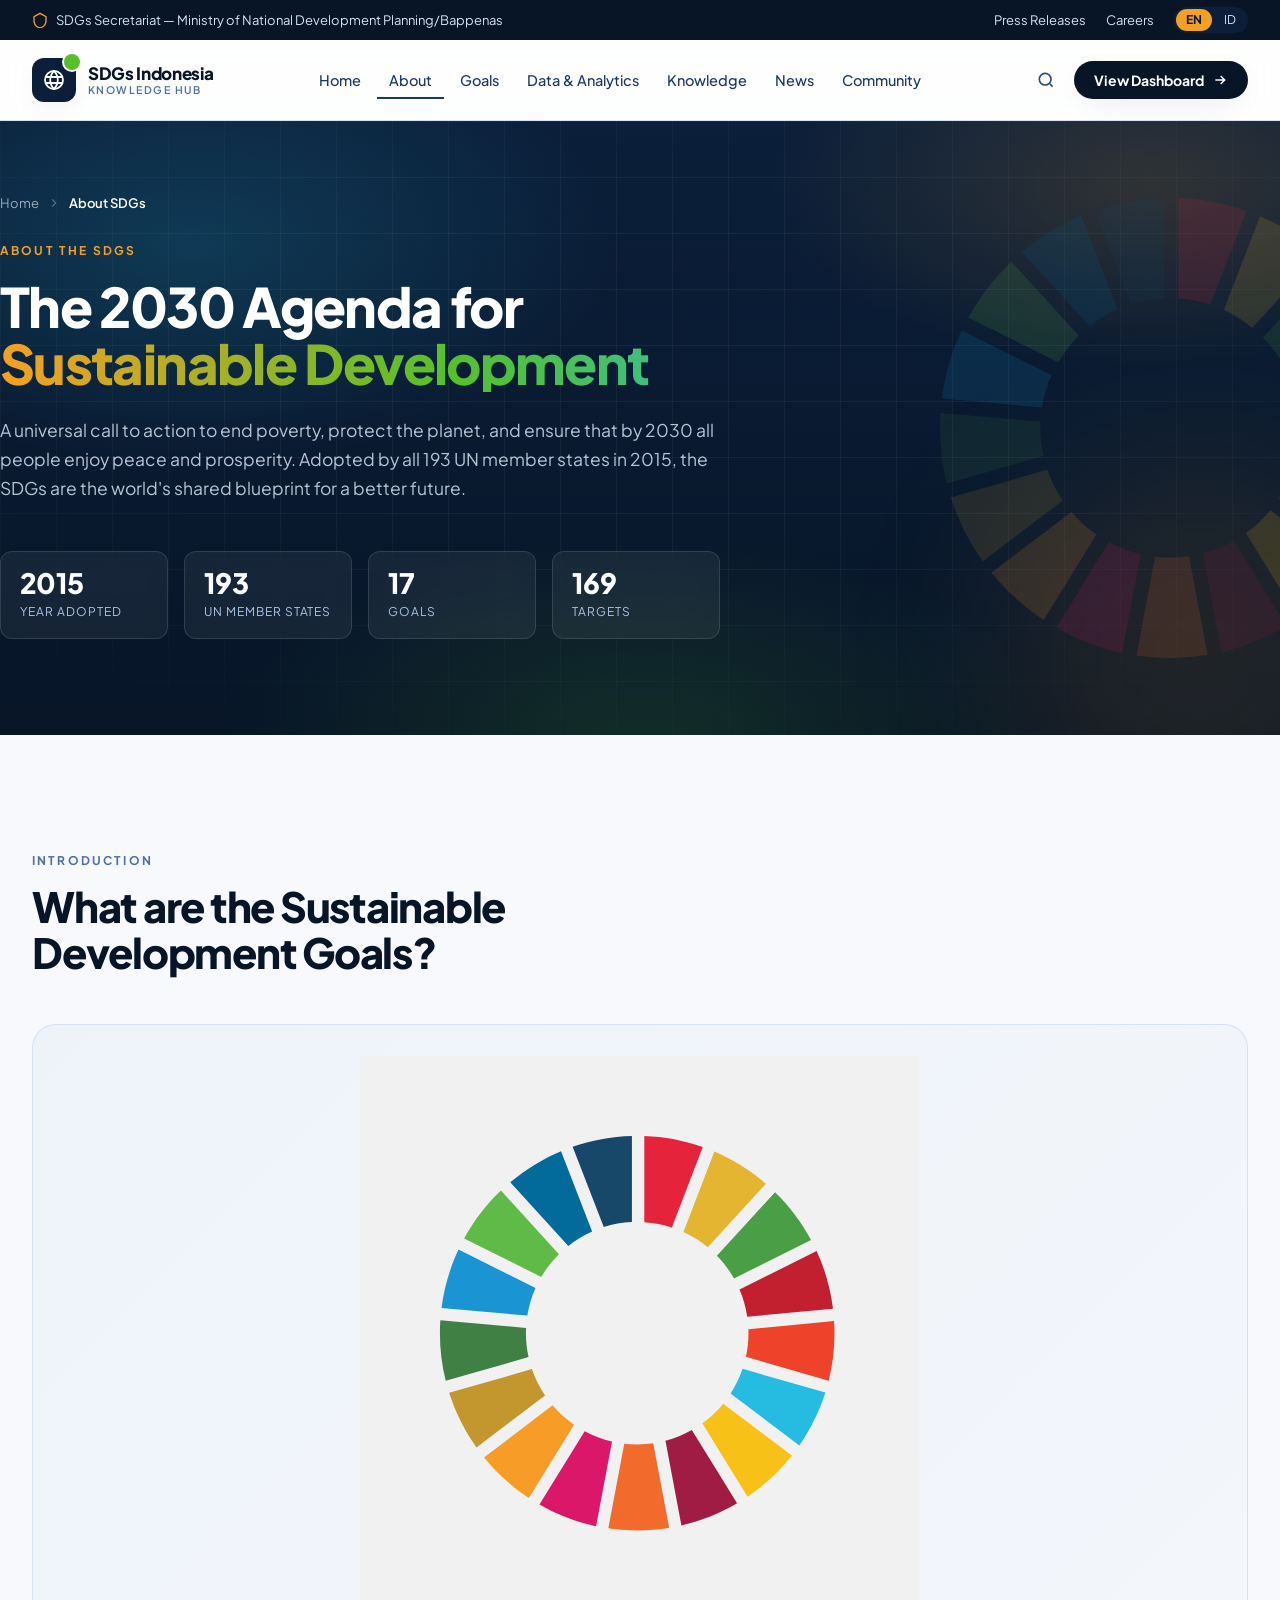
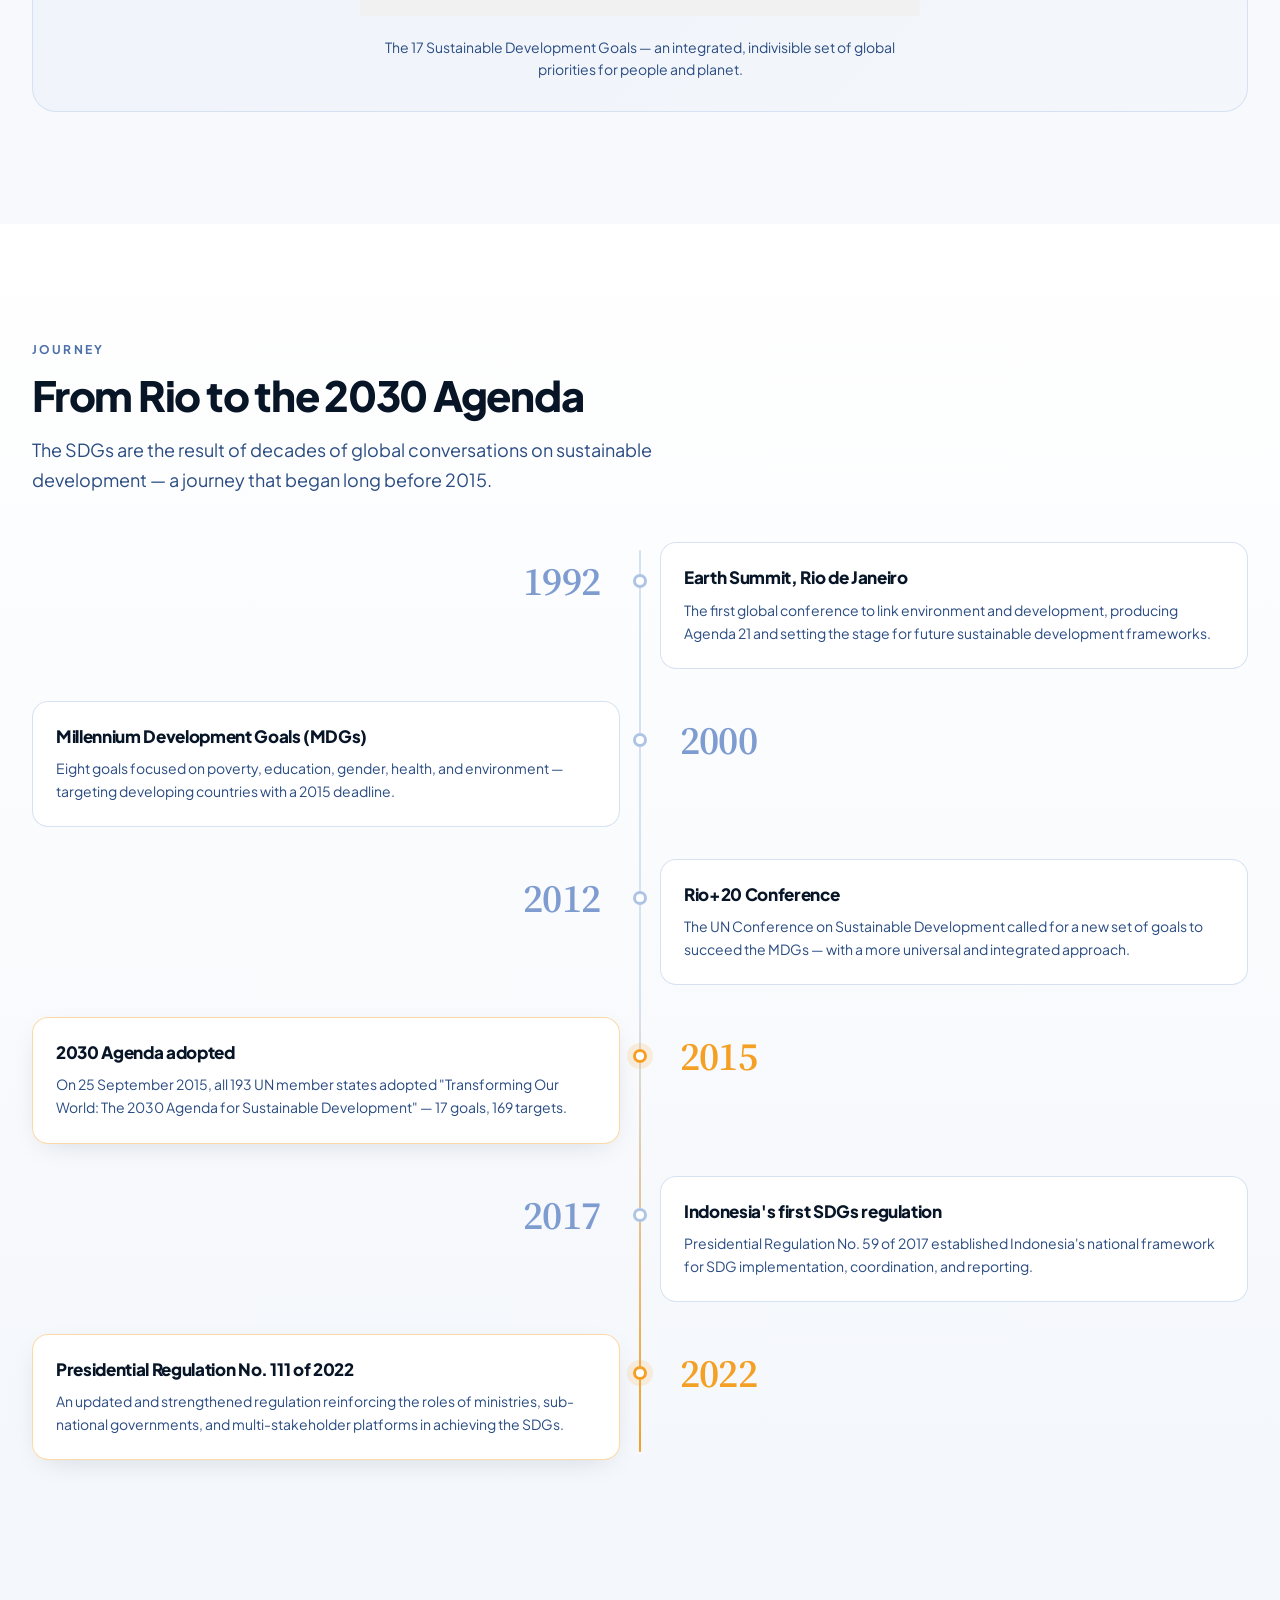
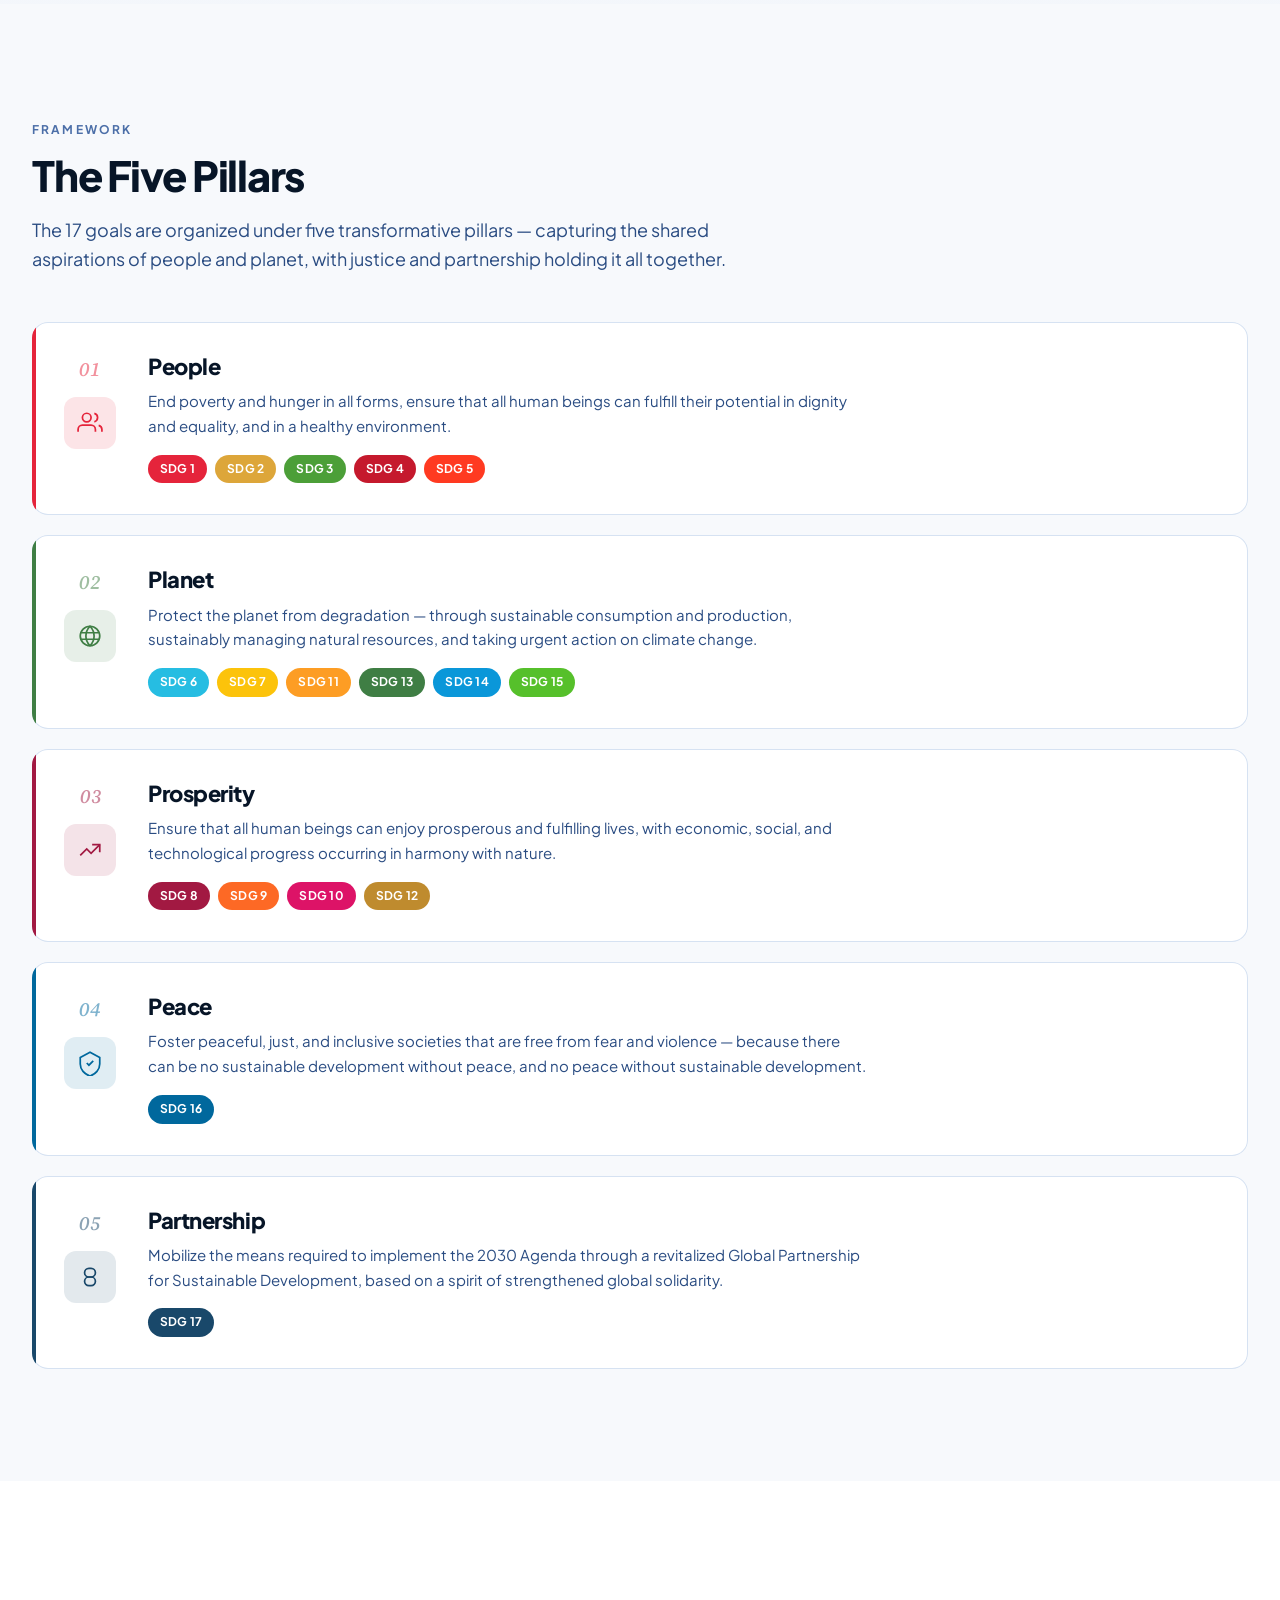
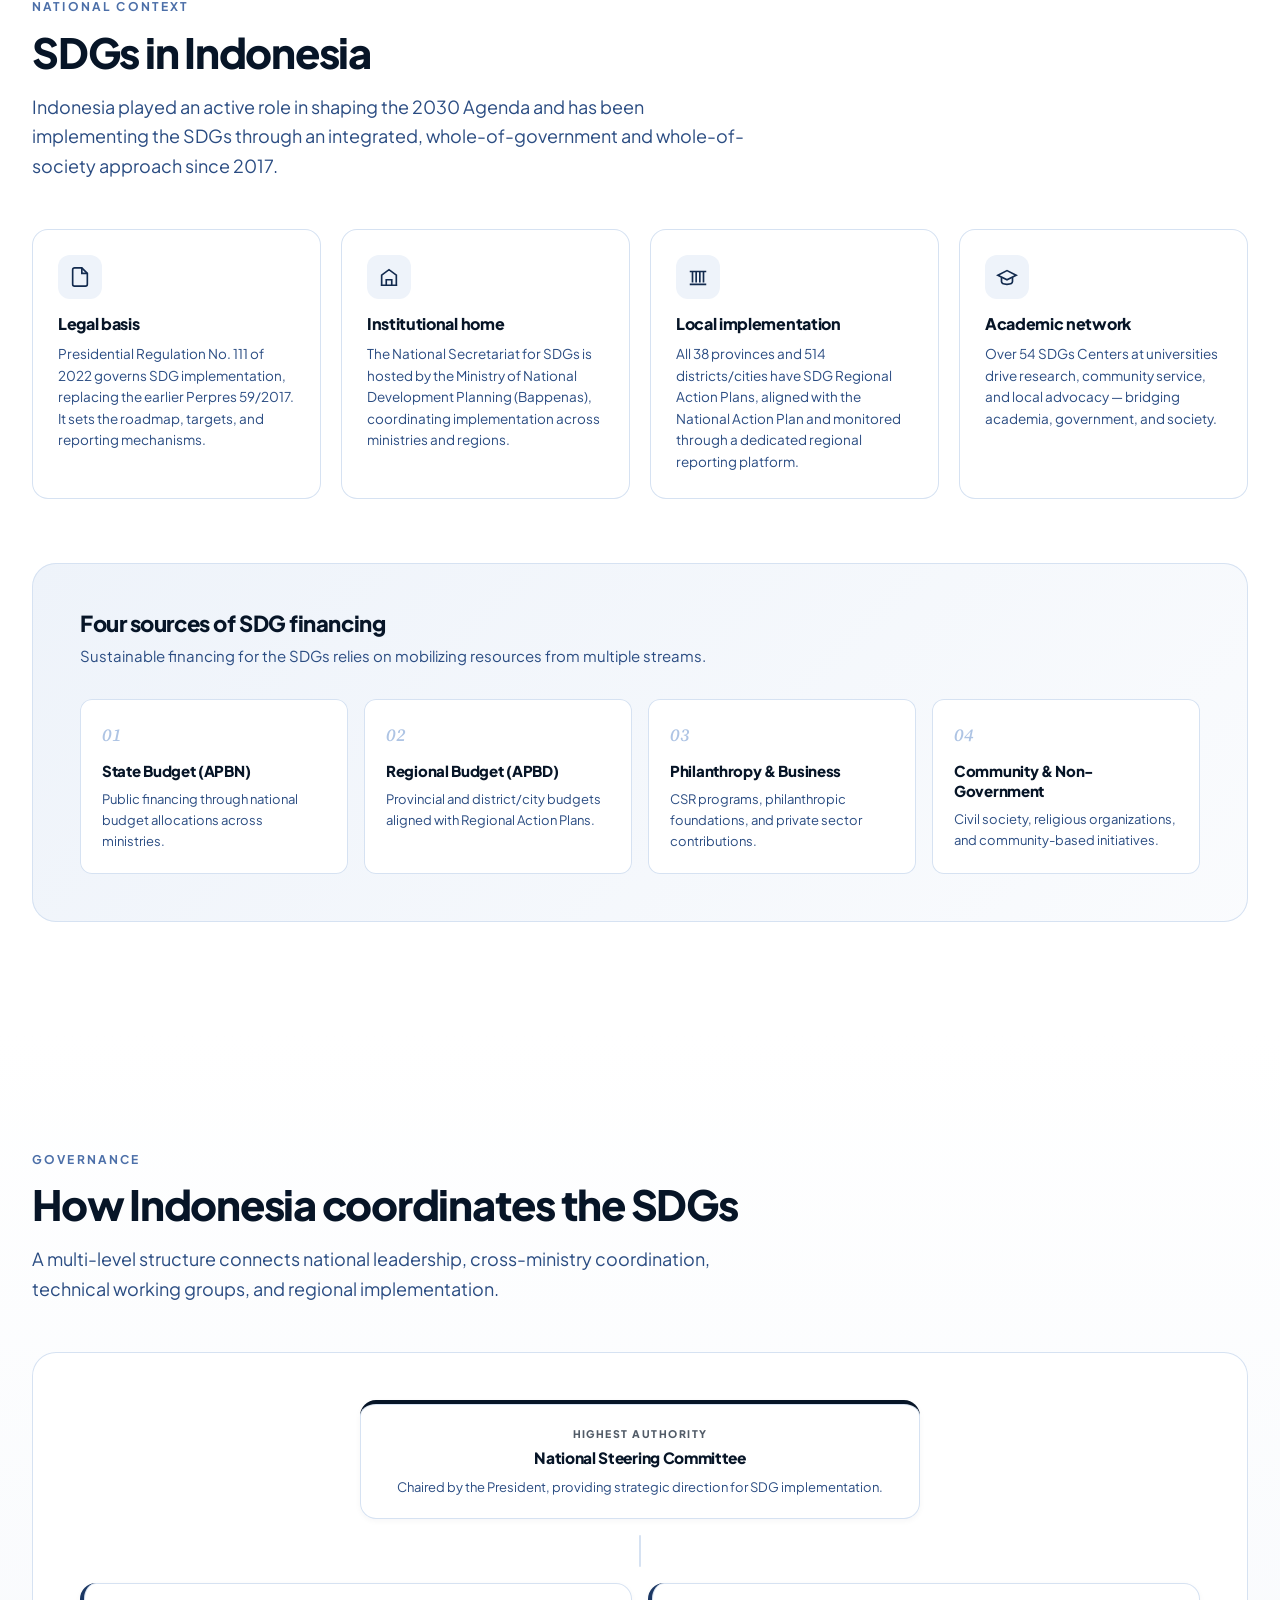
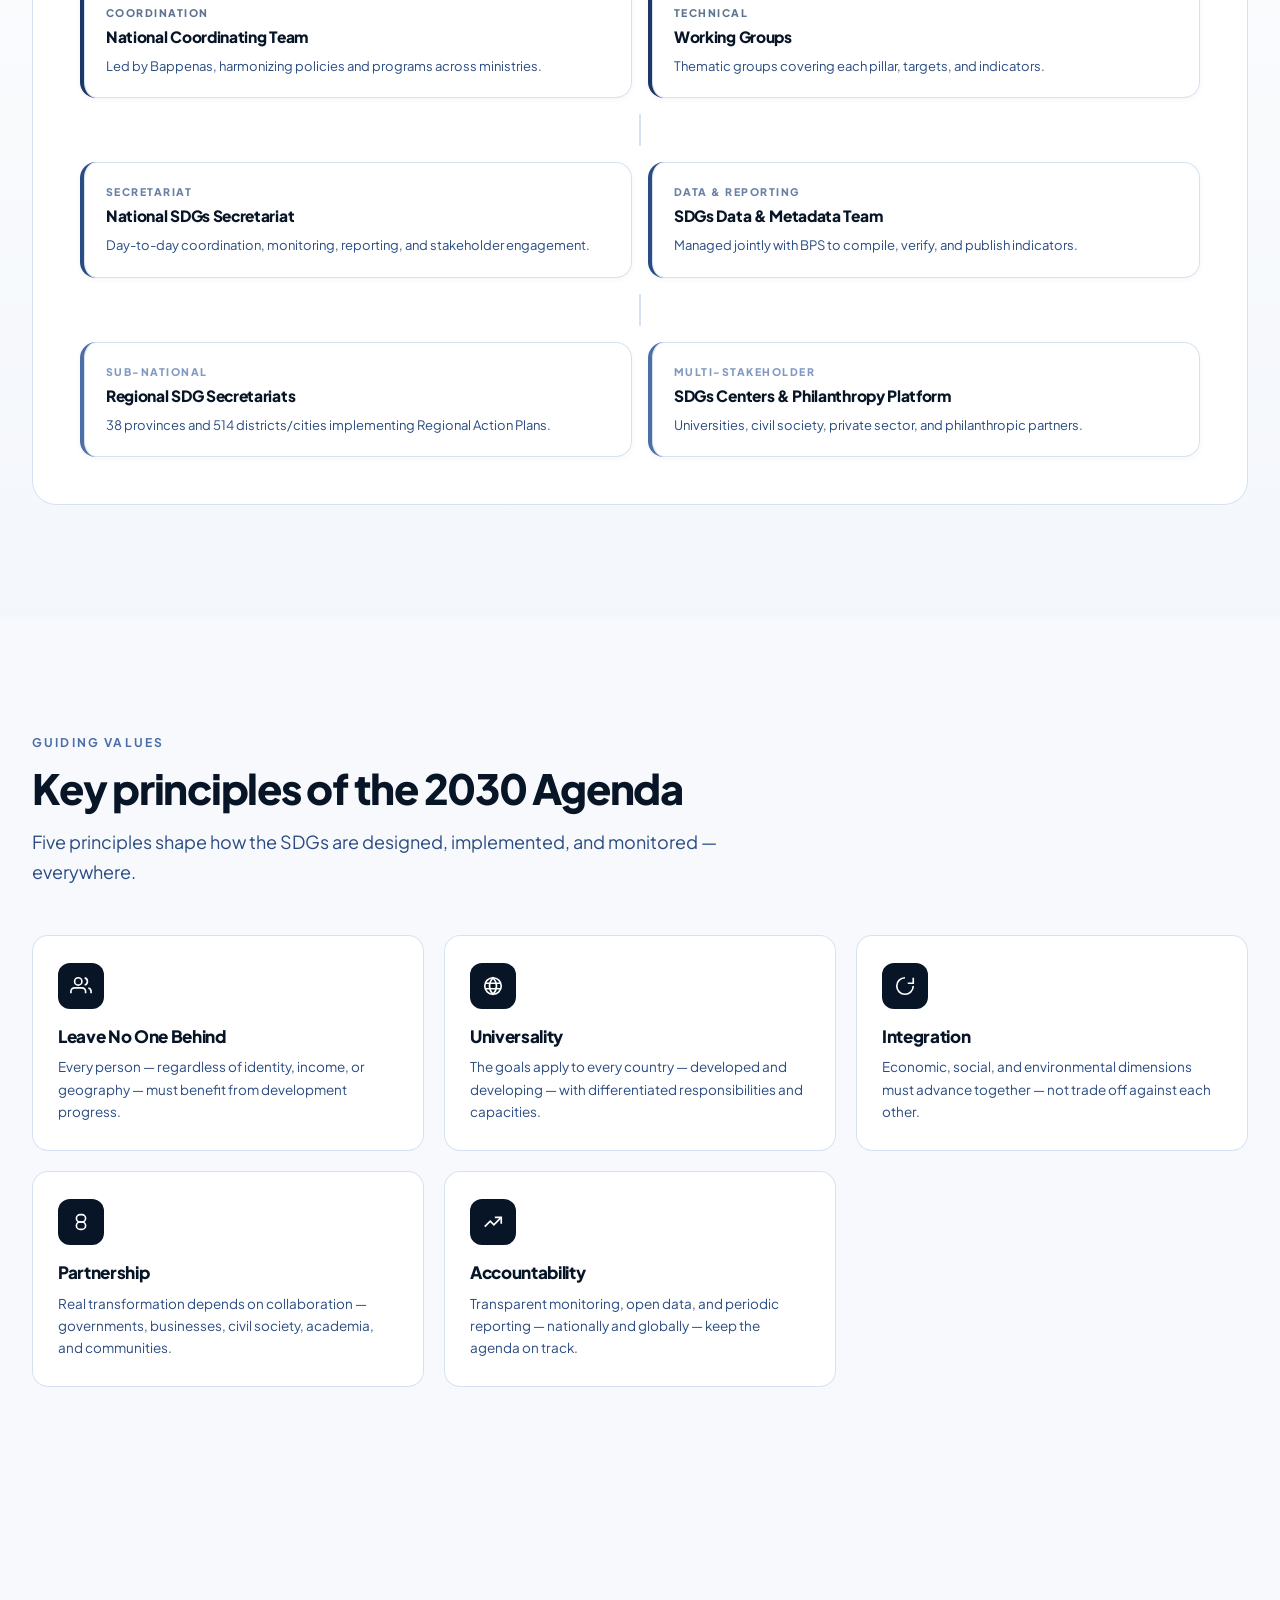
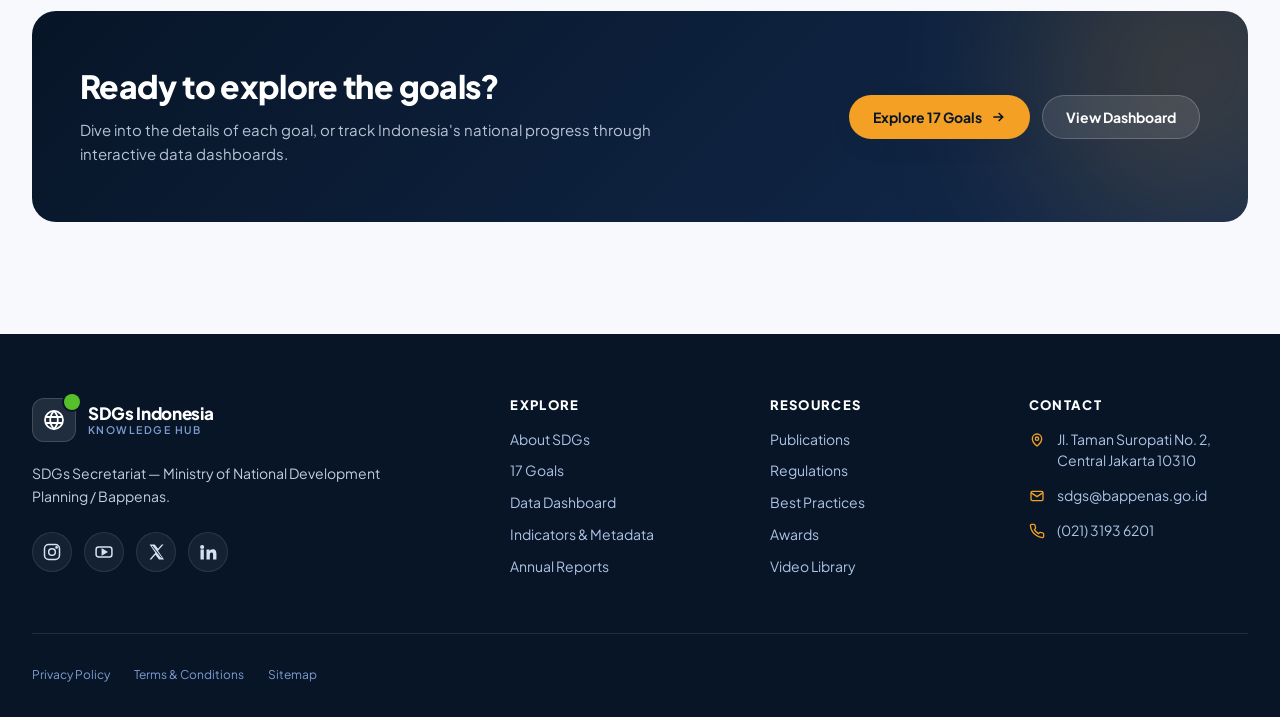
==== commit 154e562c: "Remove copyright notice from about.html Removed copyright notice from the footer." ====
--- a/about.html
+++ b/about.html
@@ -683,7 +683,6 @@
       </div>
 
       <div class="footer__bottom">
-        <p data-i18n="footer.copyright">© 2026 SDGs National Secretariat — Ministry of National Development Planning/Bappenas. All rights reserved.</p>
         <div class="footer__legal">
           <a href="#" data-i18n="footer.privacy">Privacy Policy</a>
           <a href="#" data-i18n="footer.terms">Terms &amp; Conditions</a>
@@ -699,4 +698,4 @@
 
   <script src="script.js" defer></script>
 </body>
-</html>+</html>
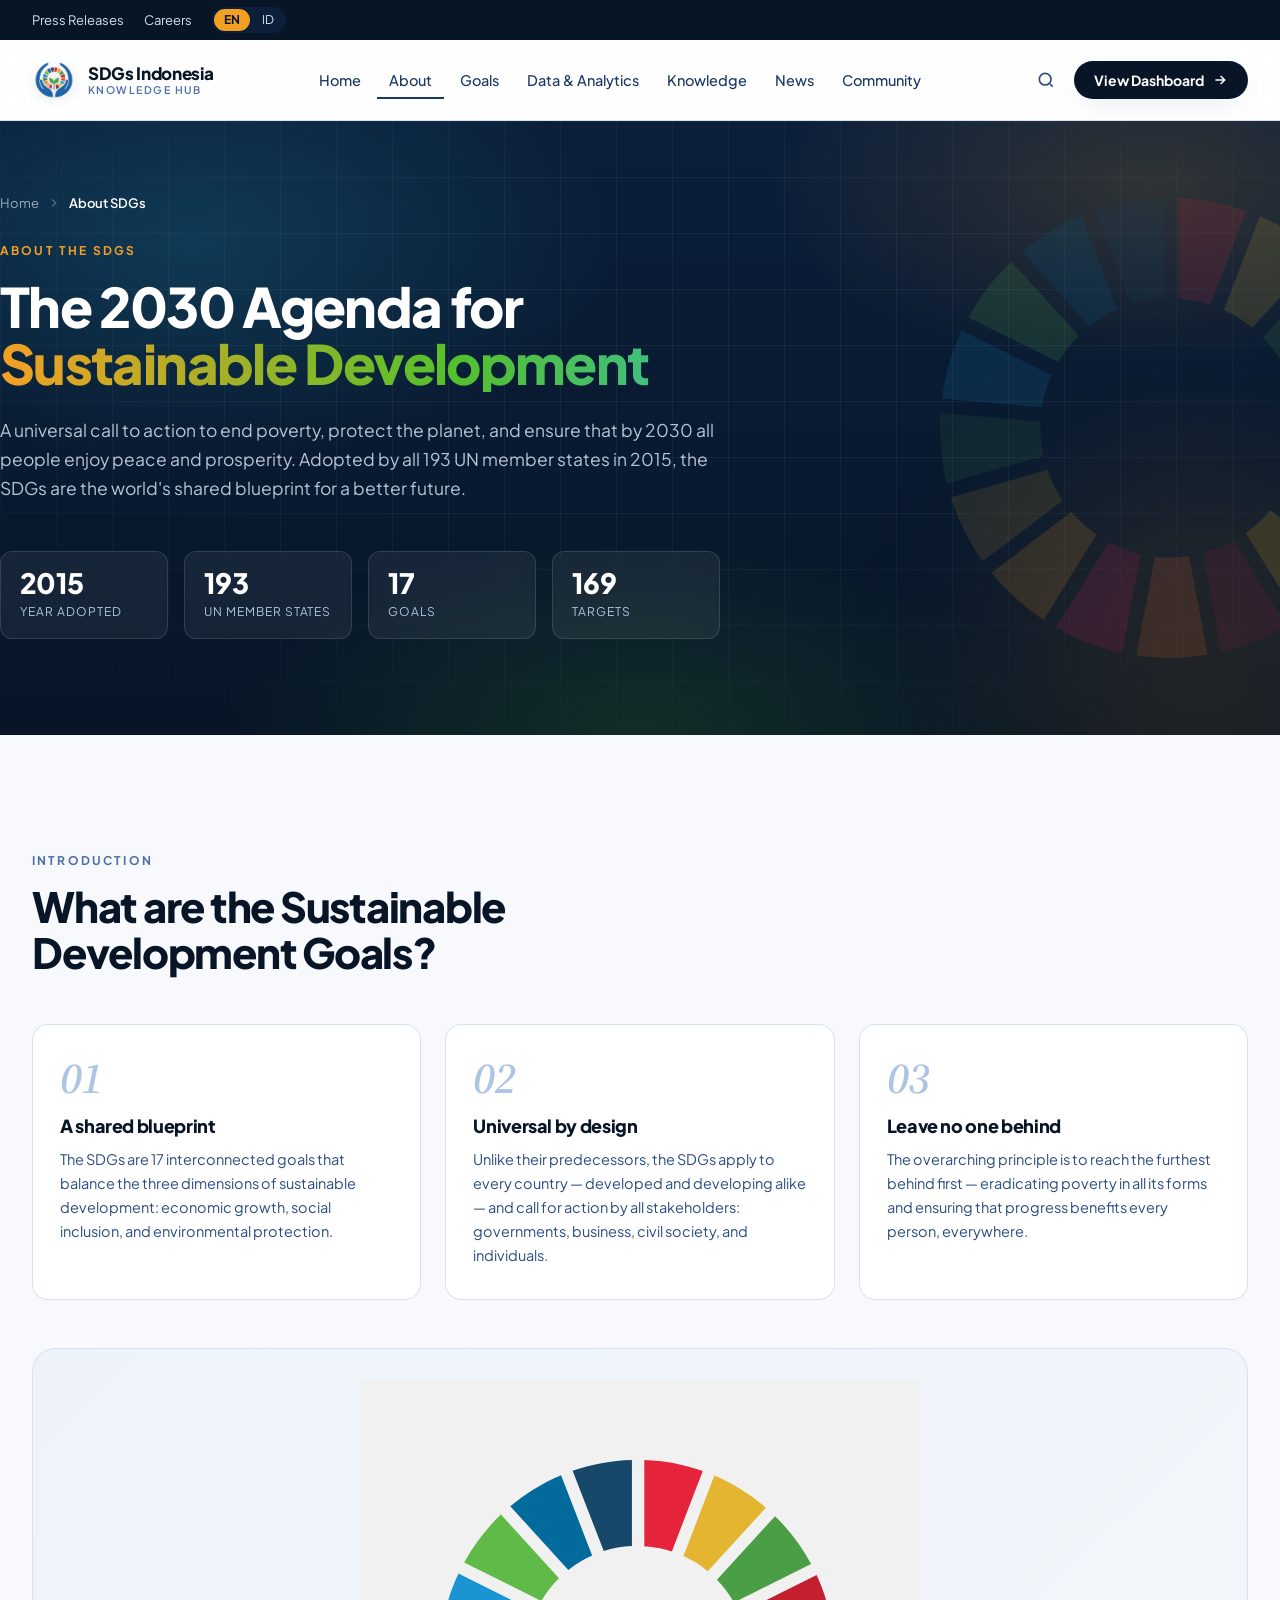
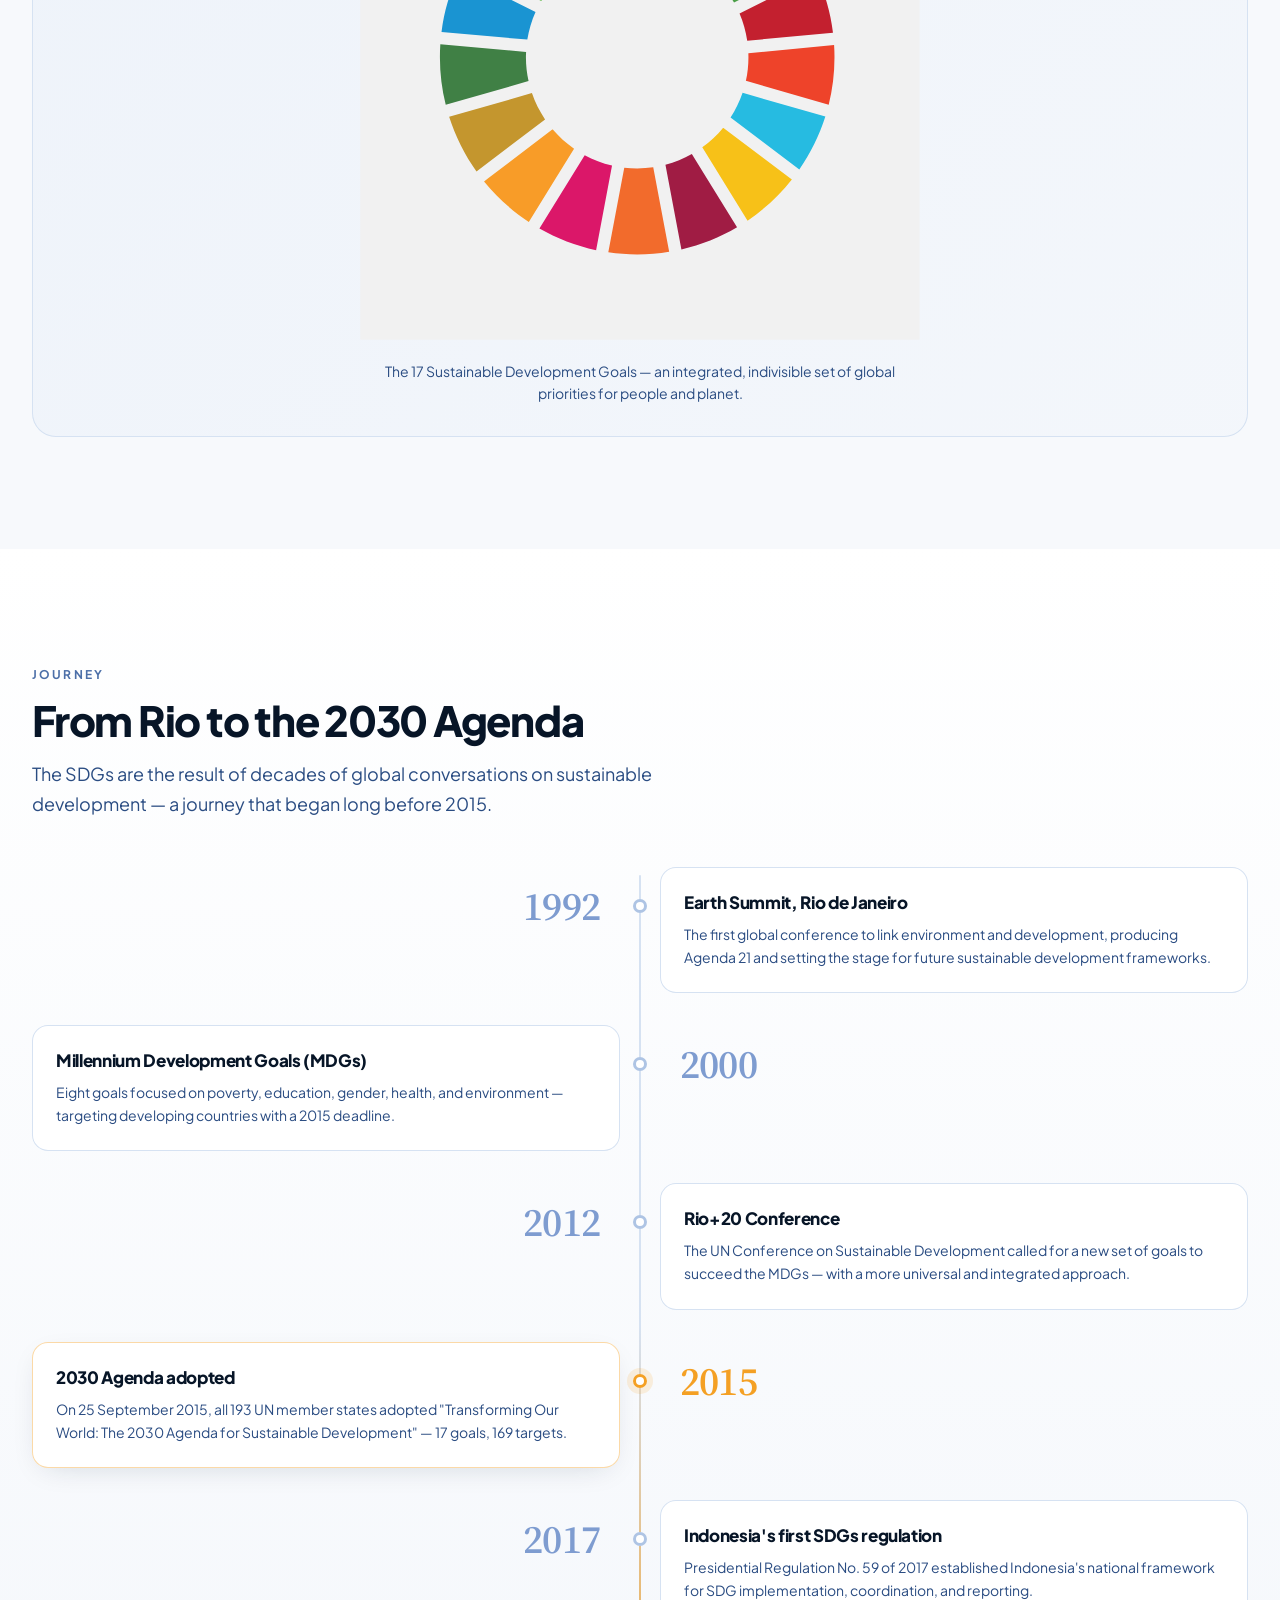
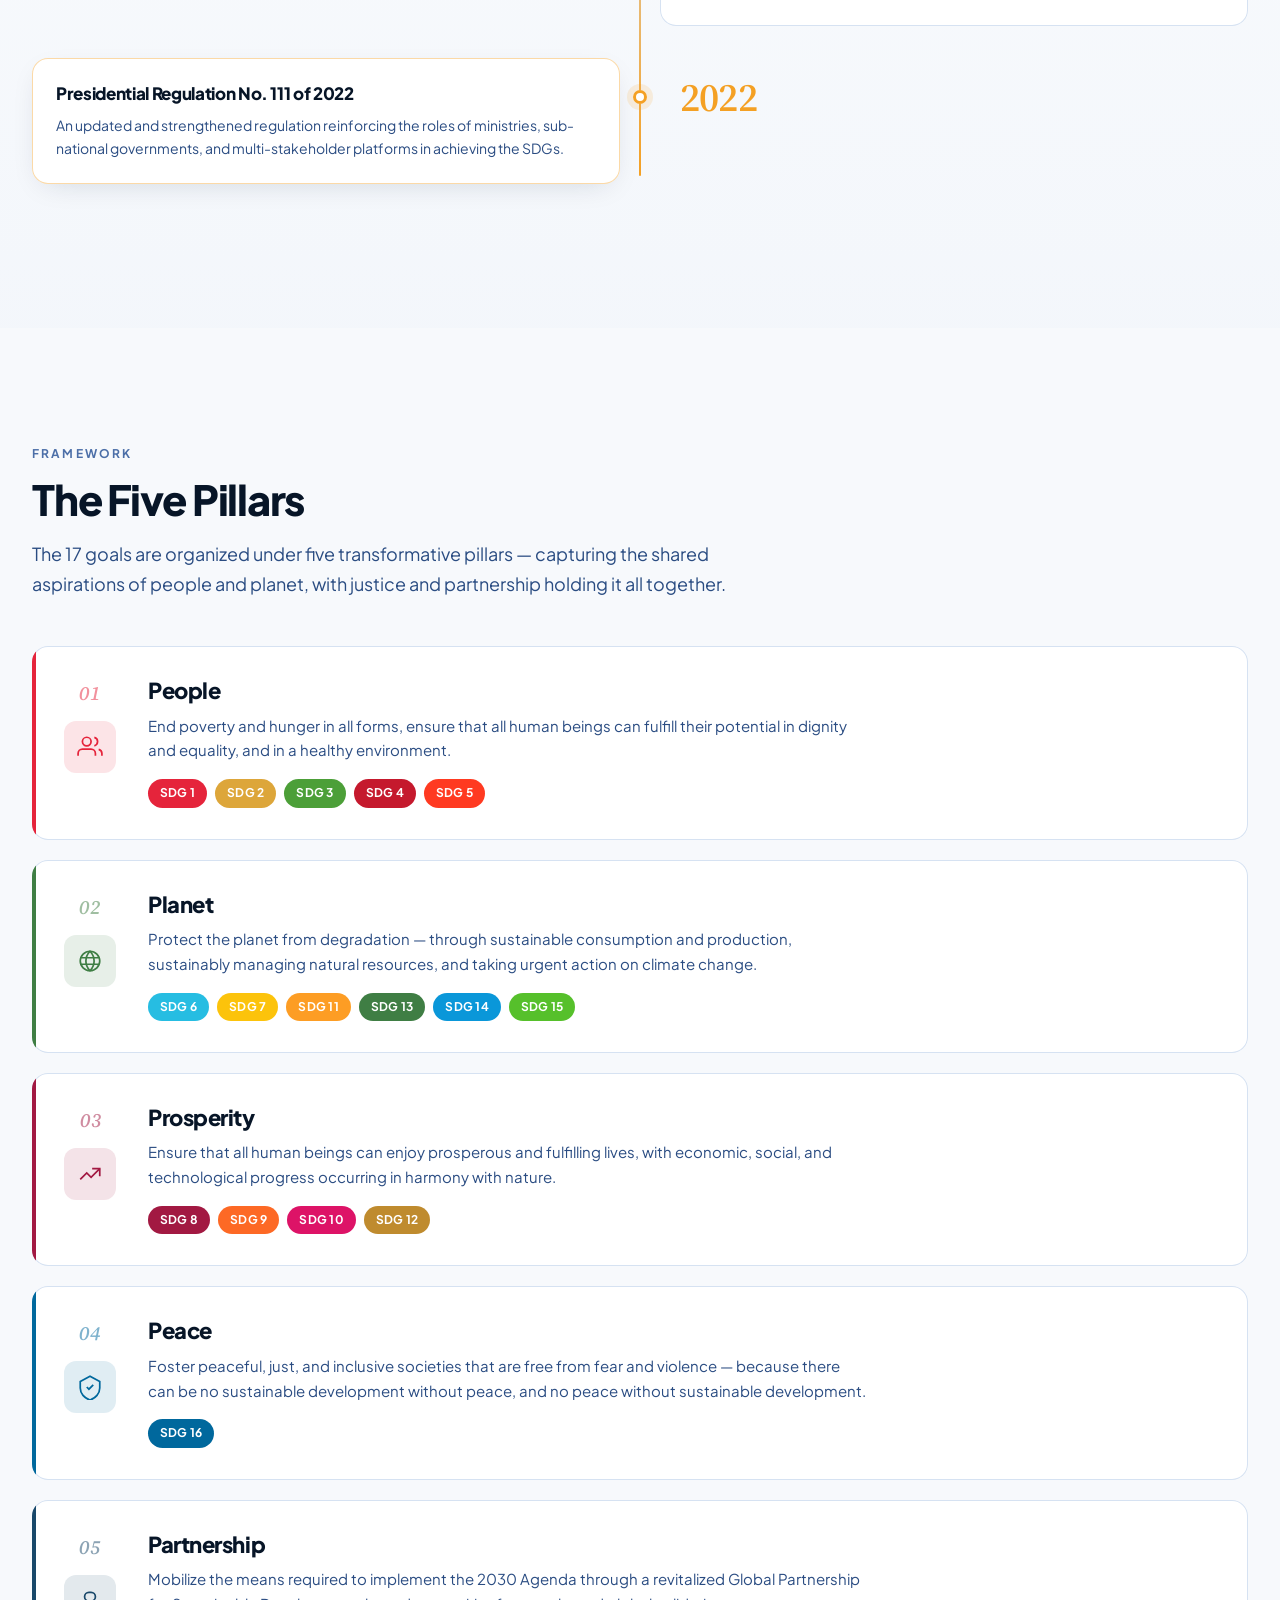
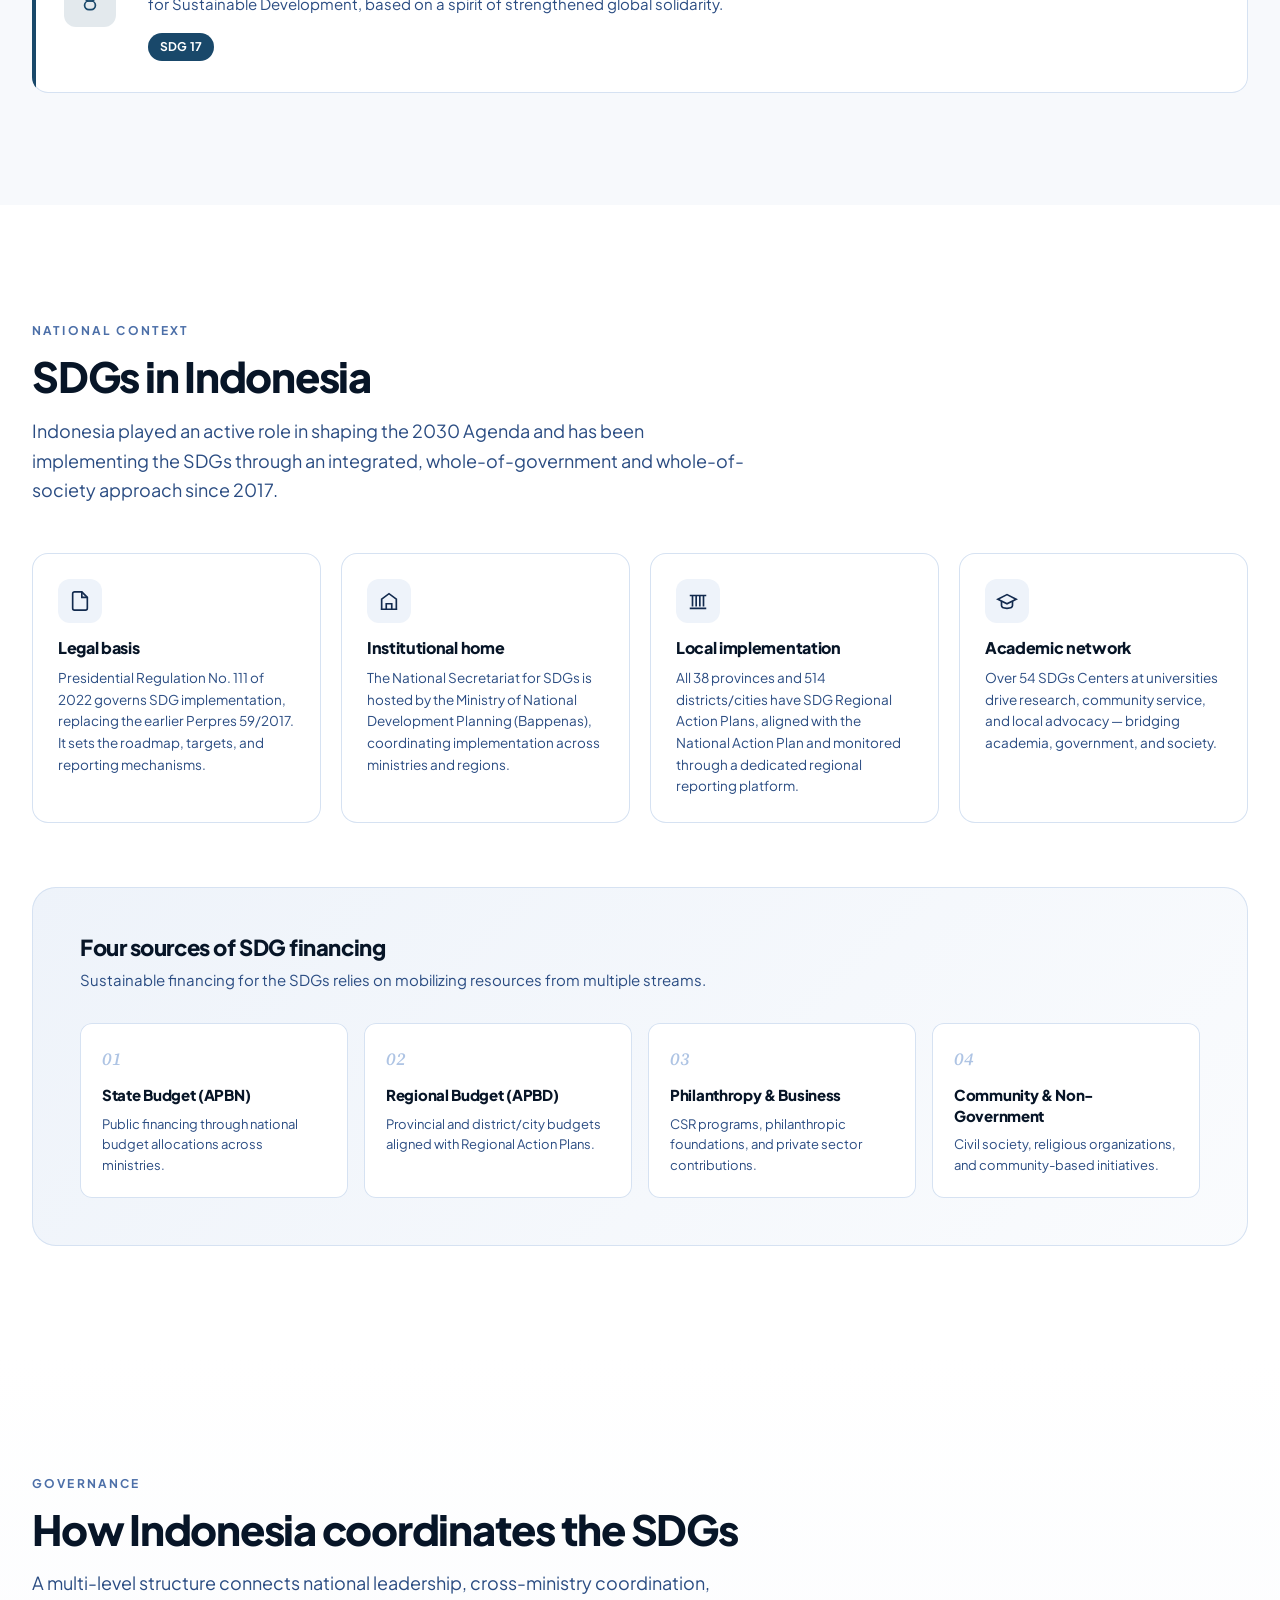
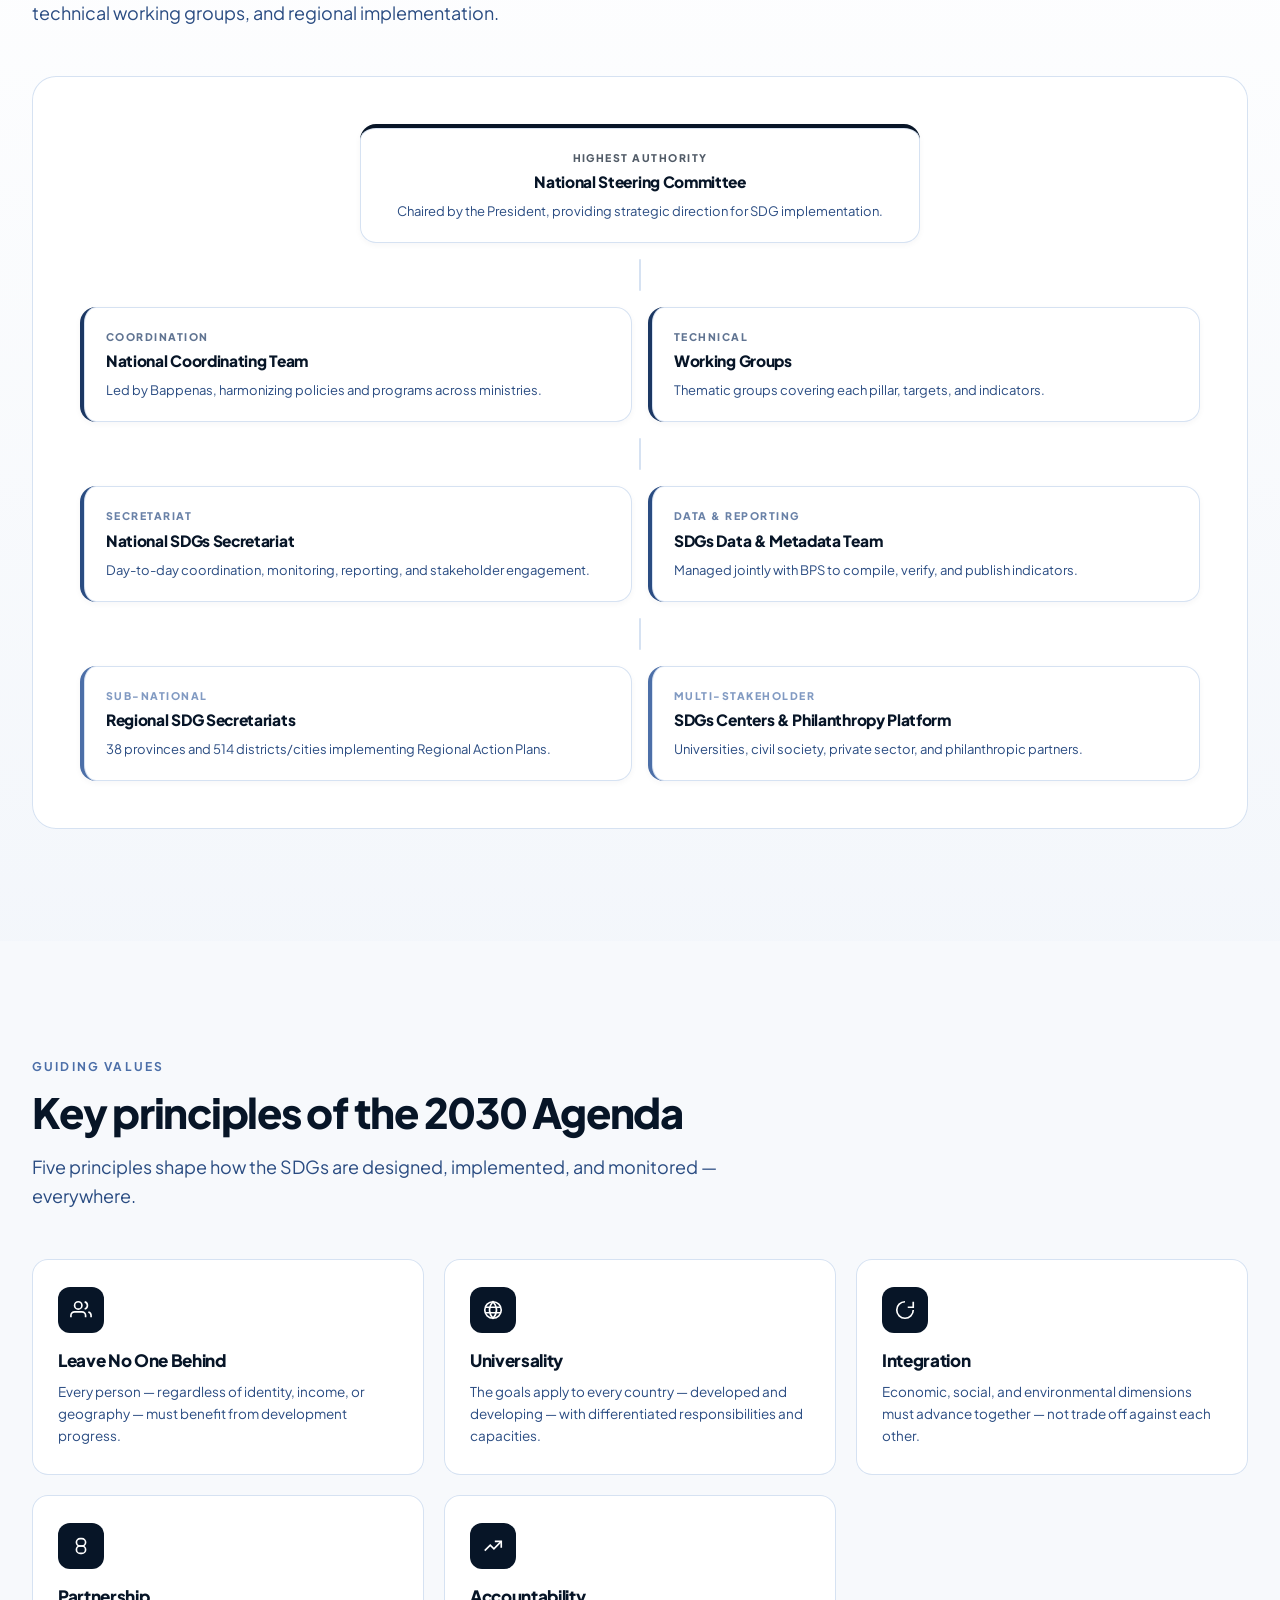
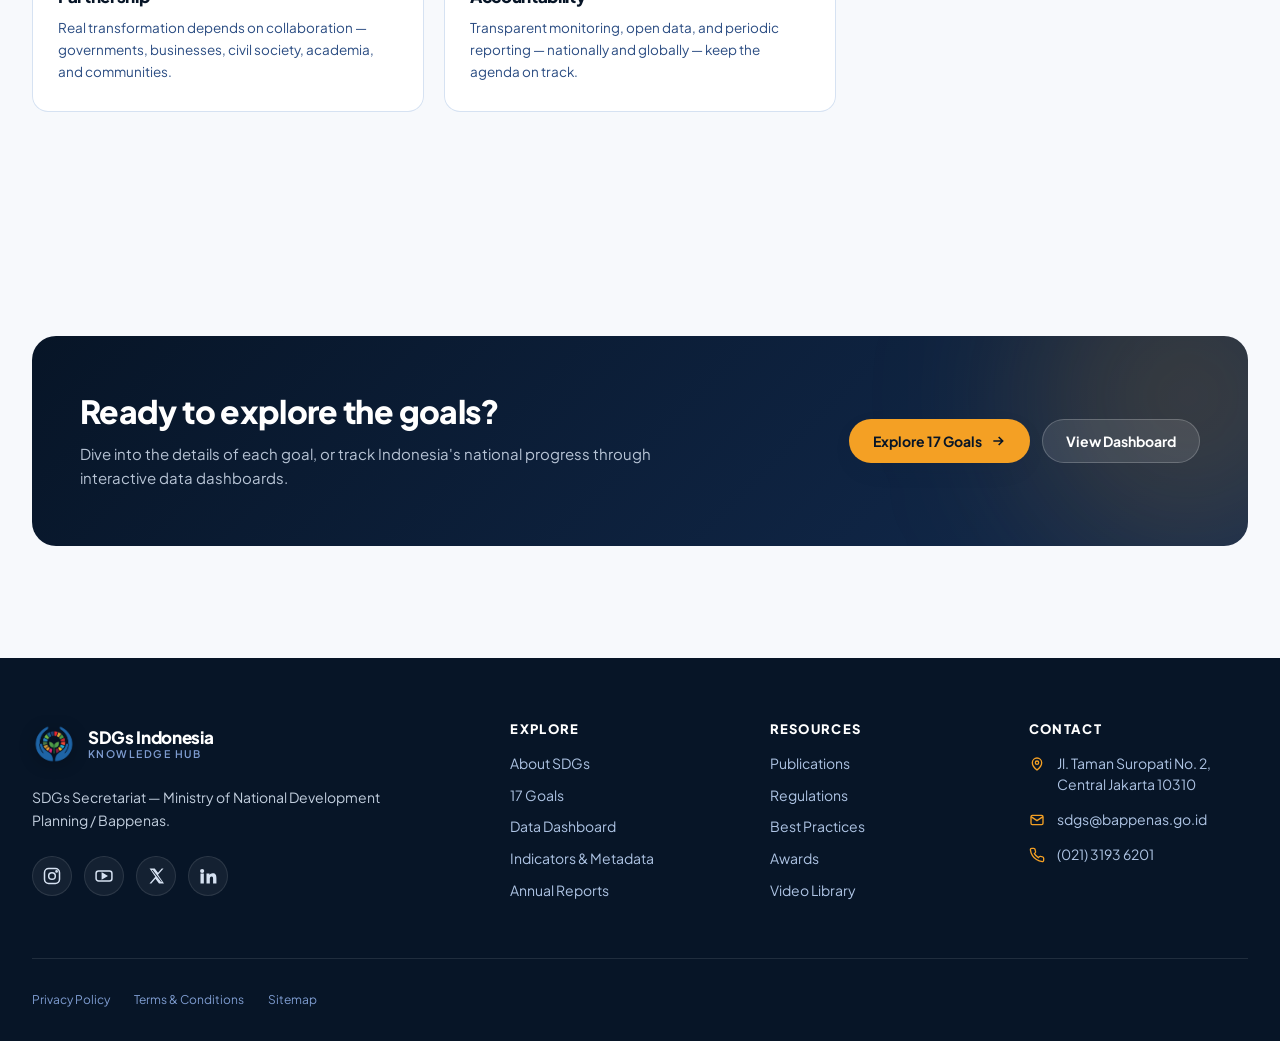
==== commit 39966670: "Update about.html" ====
--- a/about.html
+++ b/about.html
@@ -21,12 +21,6 @@
   <!-- ══════════════ TOP UTILITY BAR ══════════════ -->
   <div class="topbar">
     <div class="container topbar__inner">
-      <div class="topbar__left">
-        <svg class="topbar__icon" viewBox="0 0 24 24" fill="none" stroke="currentColor" stroke-width="2" aria-hidden="true">
-          <path d="M12 2 3 7v6c0 5 3.8 9.4 9 11 5.2-1.6 9-6 9-11V7l-9-5Z"/>
-        </svg>
-        <span class="topbar__text" data-i18n="topbar.org">SDGs Secretariat — Ministry of National Development Planning/Bappenas</span>
-      </div>
       <div class="topbar__right">
         <a href="#" class="topbar__link" data-i18n="topbar.press">Press Releases</a>
         <a href="#" class="topbar__link" data-i18n="topbar.careers">Careers</a>
@@ -43,13 +37,12 @@
     <nav class="container header__nav" aria-label="Main navigation">
       <div class="header__row">
         <a href="index.html" class="brand" aria-label="SDGs Indonesia — Home">
-          <span class="brand__logo">
-            <span class="brand__logo-dot"></span>
-            <svg viewBox="0 0 24 24" fill="none" stroke="currentColor" stroke-width="1.8" aria-hidden="true">
-              <circle cx="12" cy="12" r="9"/>
-              <path d="M3.6 9h16.8M3.6 15h16.8M12 3c2.5 2.6 3.8 5.7 3.8 9s-1.3 6.4-3.8 9c-2.5-2.6-3.8-5.7-3.8-9S9.5 5.6 12 3Z"/>
-            </svg>
-          </span>
+          <img
+            src="assets/Logo-SDGs-Knowledge-Hub-color-Indonesia-Standar.png"
+            alt=""
+            class="brand__logo-img"
+            aria-hidden="true"
+          />
           <span class="brand__text">
             <span class="brand__title">SDGs Indonesia</span>
             <span class="brand__sub">Knowledge Hub</span>
@@ -59,11 +52,11 @@
         <ul class="nav">
           <li><a class="nav__link" href="index.html" data-i18n="nav.home">Home</a></li>
           <li><a class="nav__link" href="about.html" aria-current="page" data-i18n="nav.about">About</a></li>
-          <li><a class="nav__link" href="index.html#tujuan" data-i18n="nav.goals">Goals</a></li>
-          <li><a class="nav__link" href="index.html#data" data-i18n="nav.data">Data &amp; Analytics</a></li>
-          <li><a class="nav__link" href="index.html#pengetahuan" data-i18n="nav.knowledge">Knowledge</a></li>
-          <li><a class="nav__link" href="index.html#berita" data-i18n="nav.news">News</a></li>
-          <li><a class="nav__link" href="index.html#komunitas" data-i18n="nav.community">Community</a></li>
+          <li><a class="nav__link" href="goals.html" data-i18n="nav.goals">Goals</a></li>
+          <li><a class="nav__link" href="data.html" data-i18n="nav.data">Data &amp; Analytics</a></li>
+          <li><a class="nav__link" href="knowledge.html" data-i18n="nav.knowledge">Knowledge</a></li>
+          <li><a class="nav__link" href="news.html" data-i18n="nav.news">News</a></li>
+          <li><a class="nav__link" href="community.html" data-i18n="nav.community">Community</a></li>
         </ul>
 
         <div class="header__actions">
@@ -104,7 +97,6 @@
       <div class="page-hero__grid-overlay" aria-hidden="true"></div>
       <div class="page-hero__glow" aria-hidden="true"></div>
 
-      <!-- NEW: decorative spinning color wheel -->
       <img
         src="assets/SDGs-Colour-Wheel-Universal-Standar.svg"
         alt=""
@@ -149,7 +141,7 @@
       </div>
     </section>
 
-    <!-- ══════════════ WHAT ARE THE SDGs ══════════════ -->
+        <!-- ══════════════ WHAT ARE THE SDGs ══════════════ -->
     <section class="section">
       <div class="container">
         <div class="section__head reveal">
@@ -157,7 +149,33 @@
           <h2 class="section__title" data-i18n="about.what.title">What are the Sustainable Development Goals?</h2>
         </div>
 
-                <!-- NEW: showcase of all 17 SDG icons -->
+        <div class="intro-grid">
+          <article class="intro-block reveal">
+            <span class="intro-block__num">01</span>
+            <h3 class="intro-block__title" data-i18n="about.what.card1.title">A shared blueprint</h3>
+            <p class="intro-block__desc" data-i18n="about.what.card1.desc">
+              The SDGs are 17 interconnected goals that balance the three dimensions of sustainable development: economic growth, social inclusion, and environmental protection.
+            </p>
+          </article>
+
+          <article class="intro-block reveal">
+            <span class="intro-block__num">02</span>
+            <h3 class="intro-block__title" data-i18n="about.what.card2.title">Universal by design</h3>
+            <p class="intro-block__desc" data-i18n="about.what.card2.desc">
+              Unlike their predecessors, the SDGs apply to every country — developed and developing alike — and call for action by all stakeholders: governments, business, civil society, and individuals.
+            </p>
+          </article>
+
+          <article class="intro-block reveal">
+            <span class="intro-block__num">03</span>
+            <h3 class="intro-block__title" data-i18n="about.what.card3.title">Leave no one behind</h3>
+            <p class="intro-block__desc" data-i18n="about.what.card3.desc">
+              The overarching principle is to reach the furthest behind first — eradicating poverty in all its forms and ensuring that progress benefits every person, everywhere.
+            </p>
+          </article>
+        </div>
+
+        <!-- Showcase of all 17 SDG icons -->
         <div class="all-goals-showcase reveal">
           <img
             src="assets/TPB-SDGs-17-Tujuan-Indonesia-Standar.svg"
@@ -608,13 +626,12 @@
 
         <div class="footer__brand-col">
           <a href="index.html" class="brand brand--footer">
-            <span class="brand__logo">
-              <span class="brand__logo-dot"></span>
-              <svg viewBox="0 0 24 24" fill="none" stroke="currentColor" stroke-width="1.8" aria-hidden="true">
-                <circle cx="12" cy="12" r="9"/>
-                <path d="M3.6 9h16.8M3.6 15h16.8M12 3c2.5 2.6 3.8 5.7 3.8 9s-1.3 6.4-3.8 9c-2.5-2.6-3.8-5.7-3.8-9S9.5 5.6 12 3Z"/>
-              </svg>
-            </span>
+            <img
+              src="assets/Logo-SDGs-Knowledge-Hub-color-Indonesia-Standar.png"
+              alt=""
+              class="brand__logo-img"
+              aria-hidden="true"
+            />
             <span class="brand__text">
               <span class="brand__title">SDGs Indonesia</span>
               <span class="brand__sub">Knowledge Hub</span>
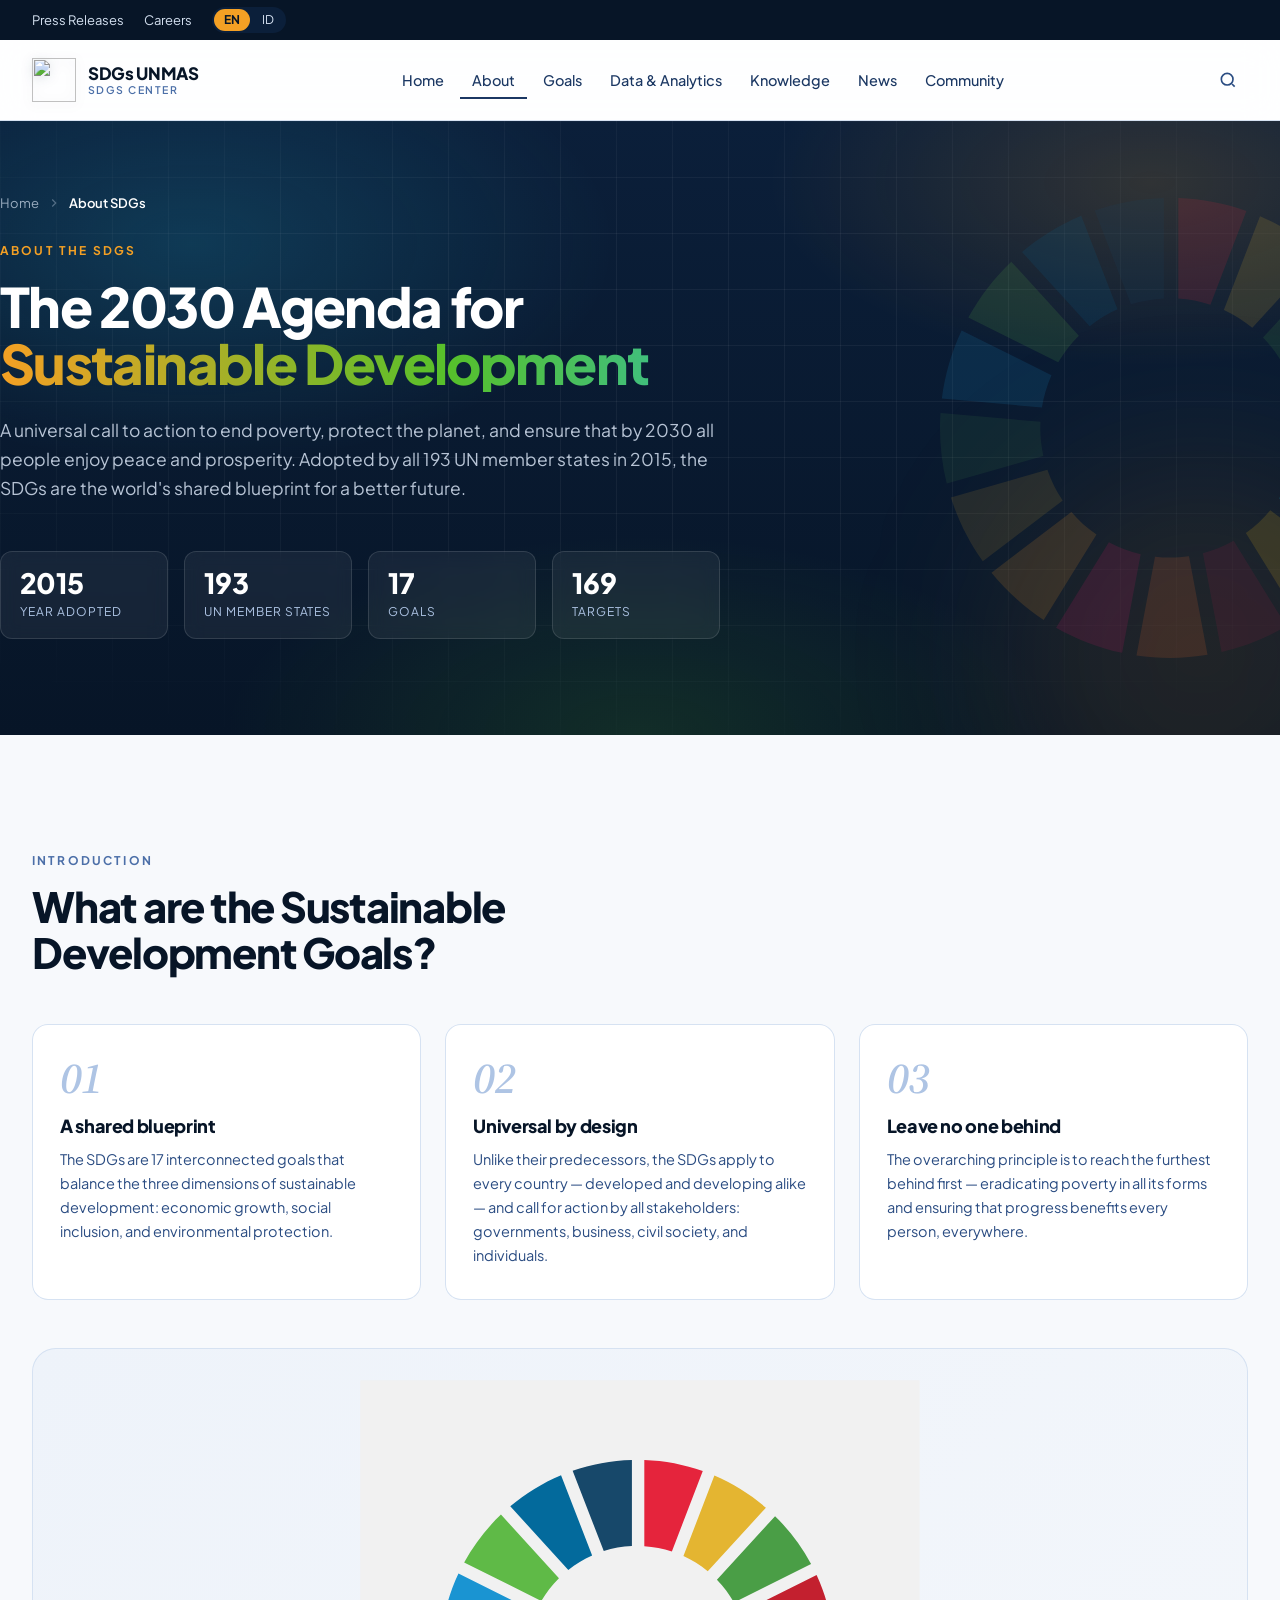
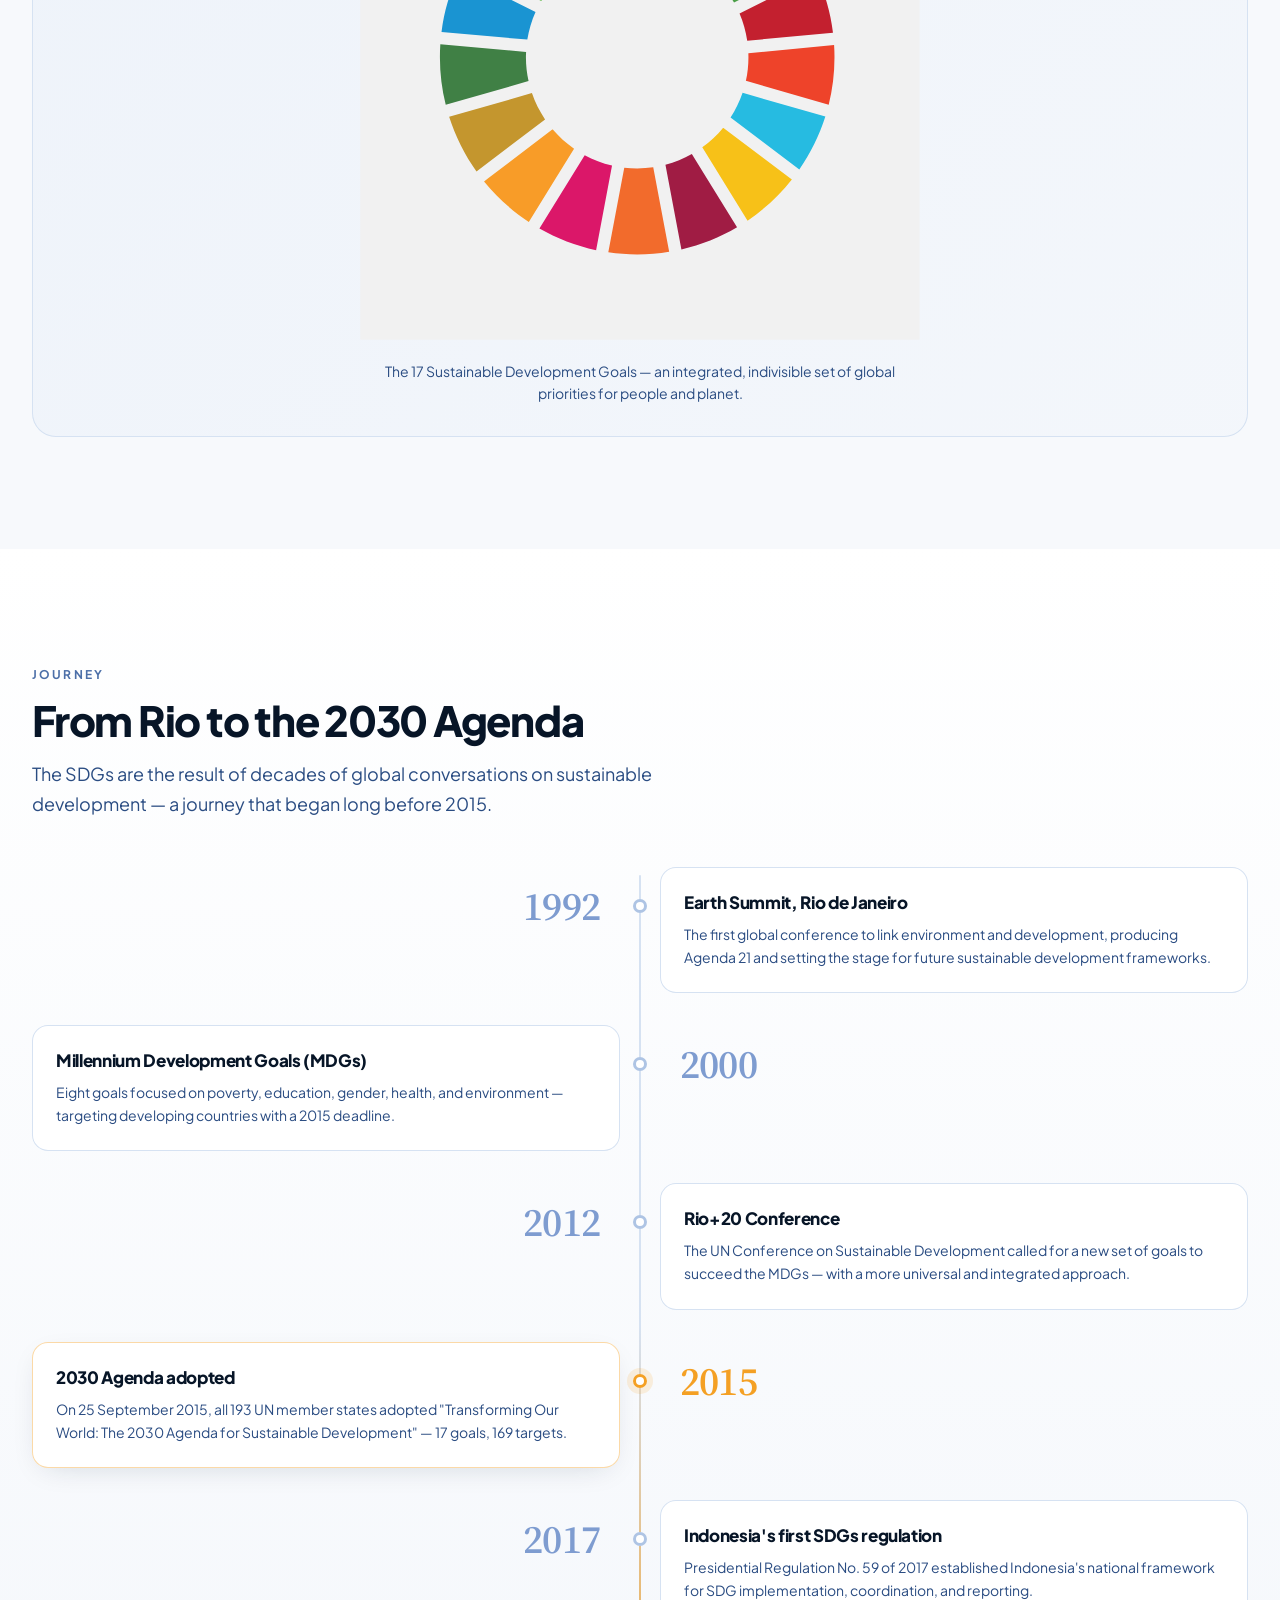
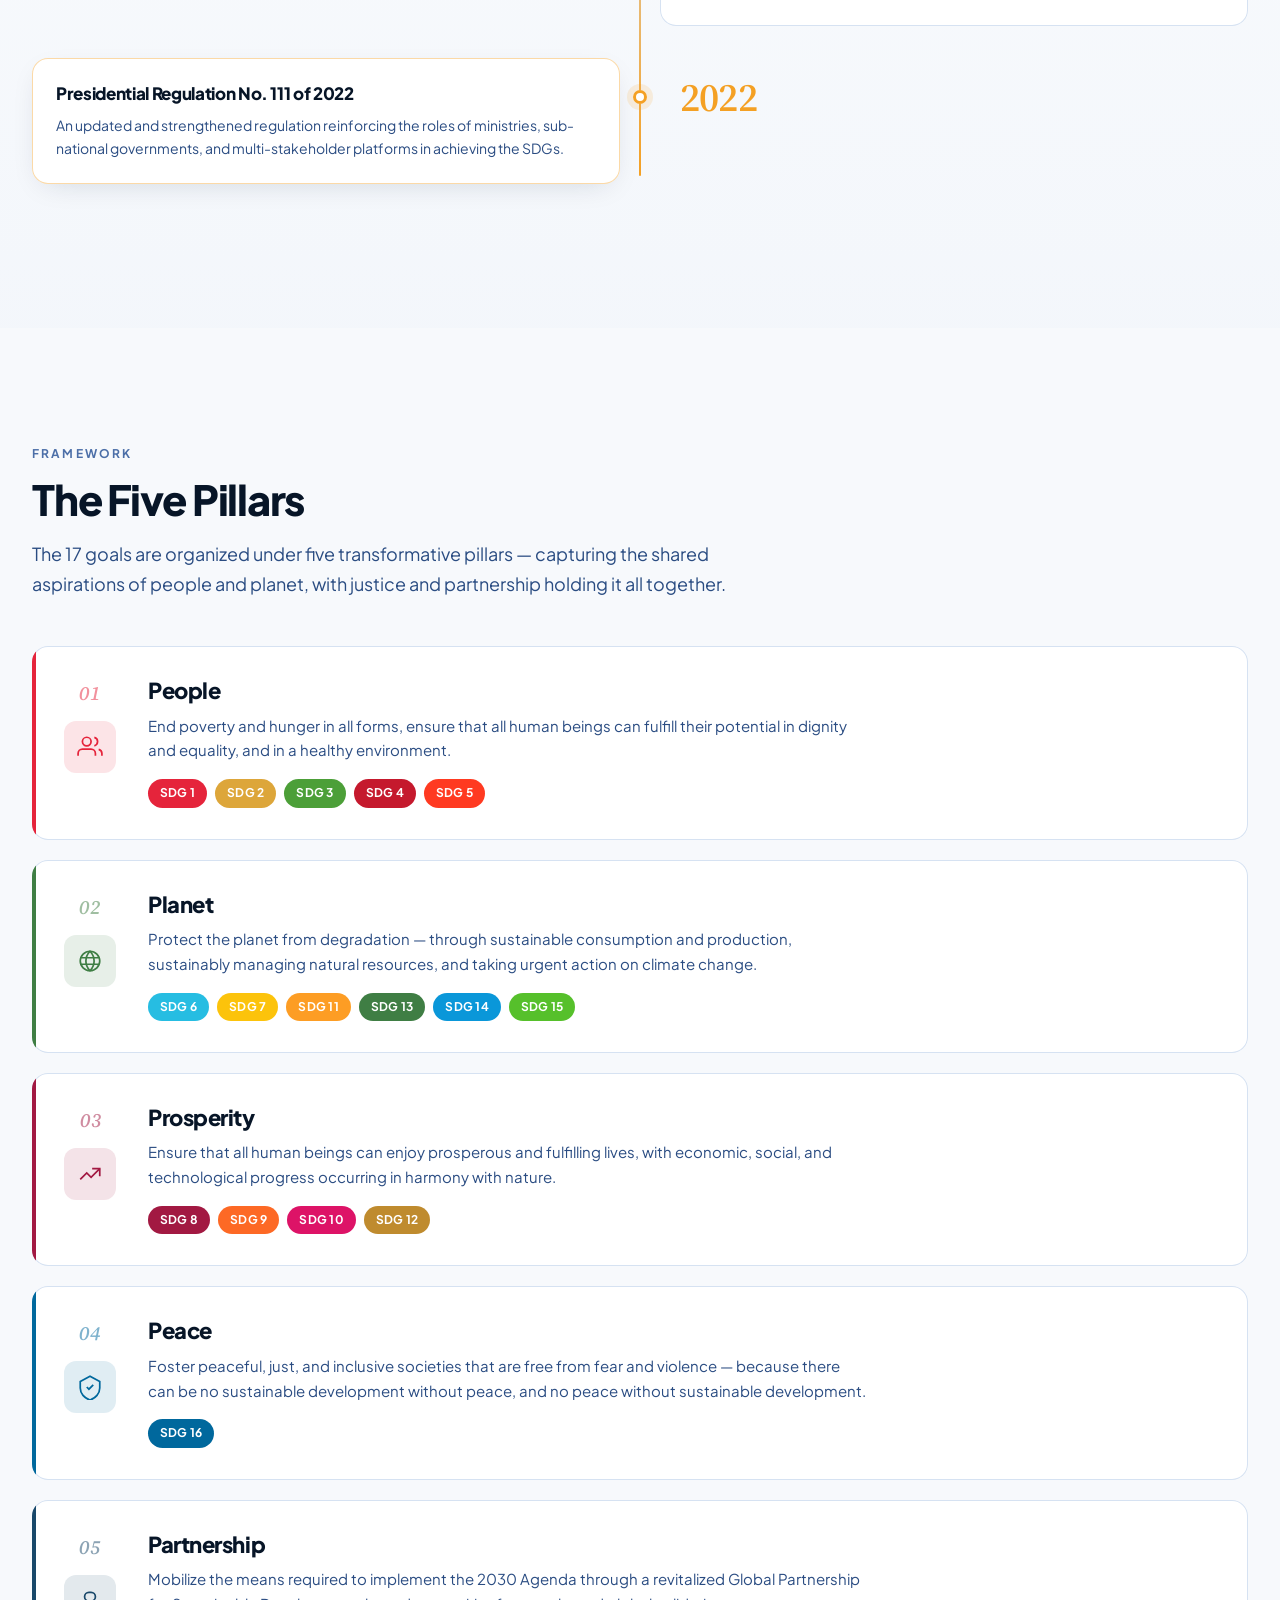
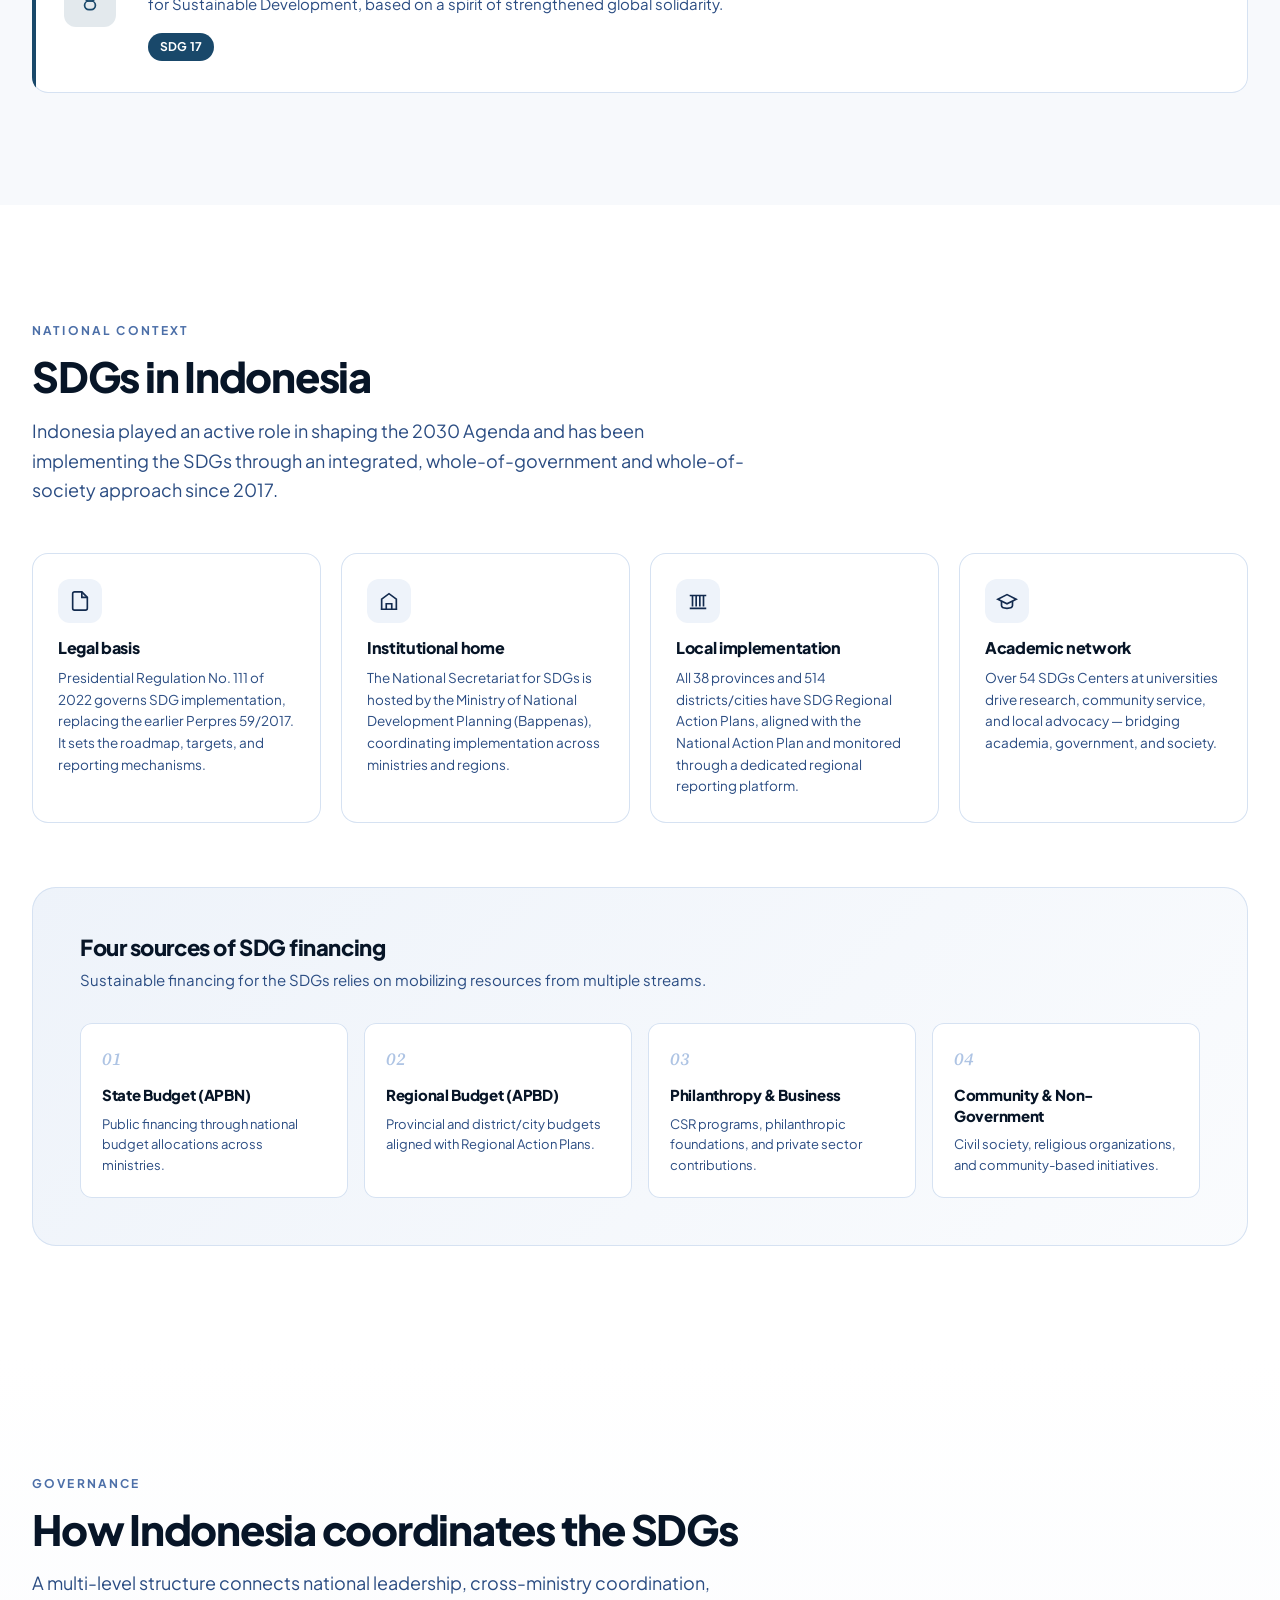
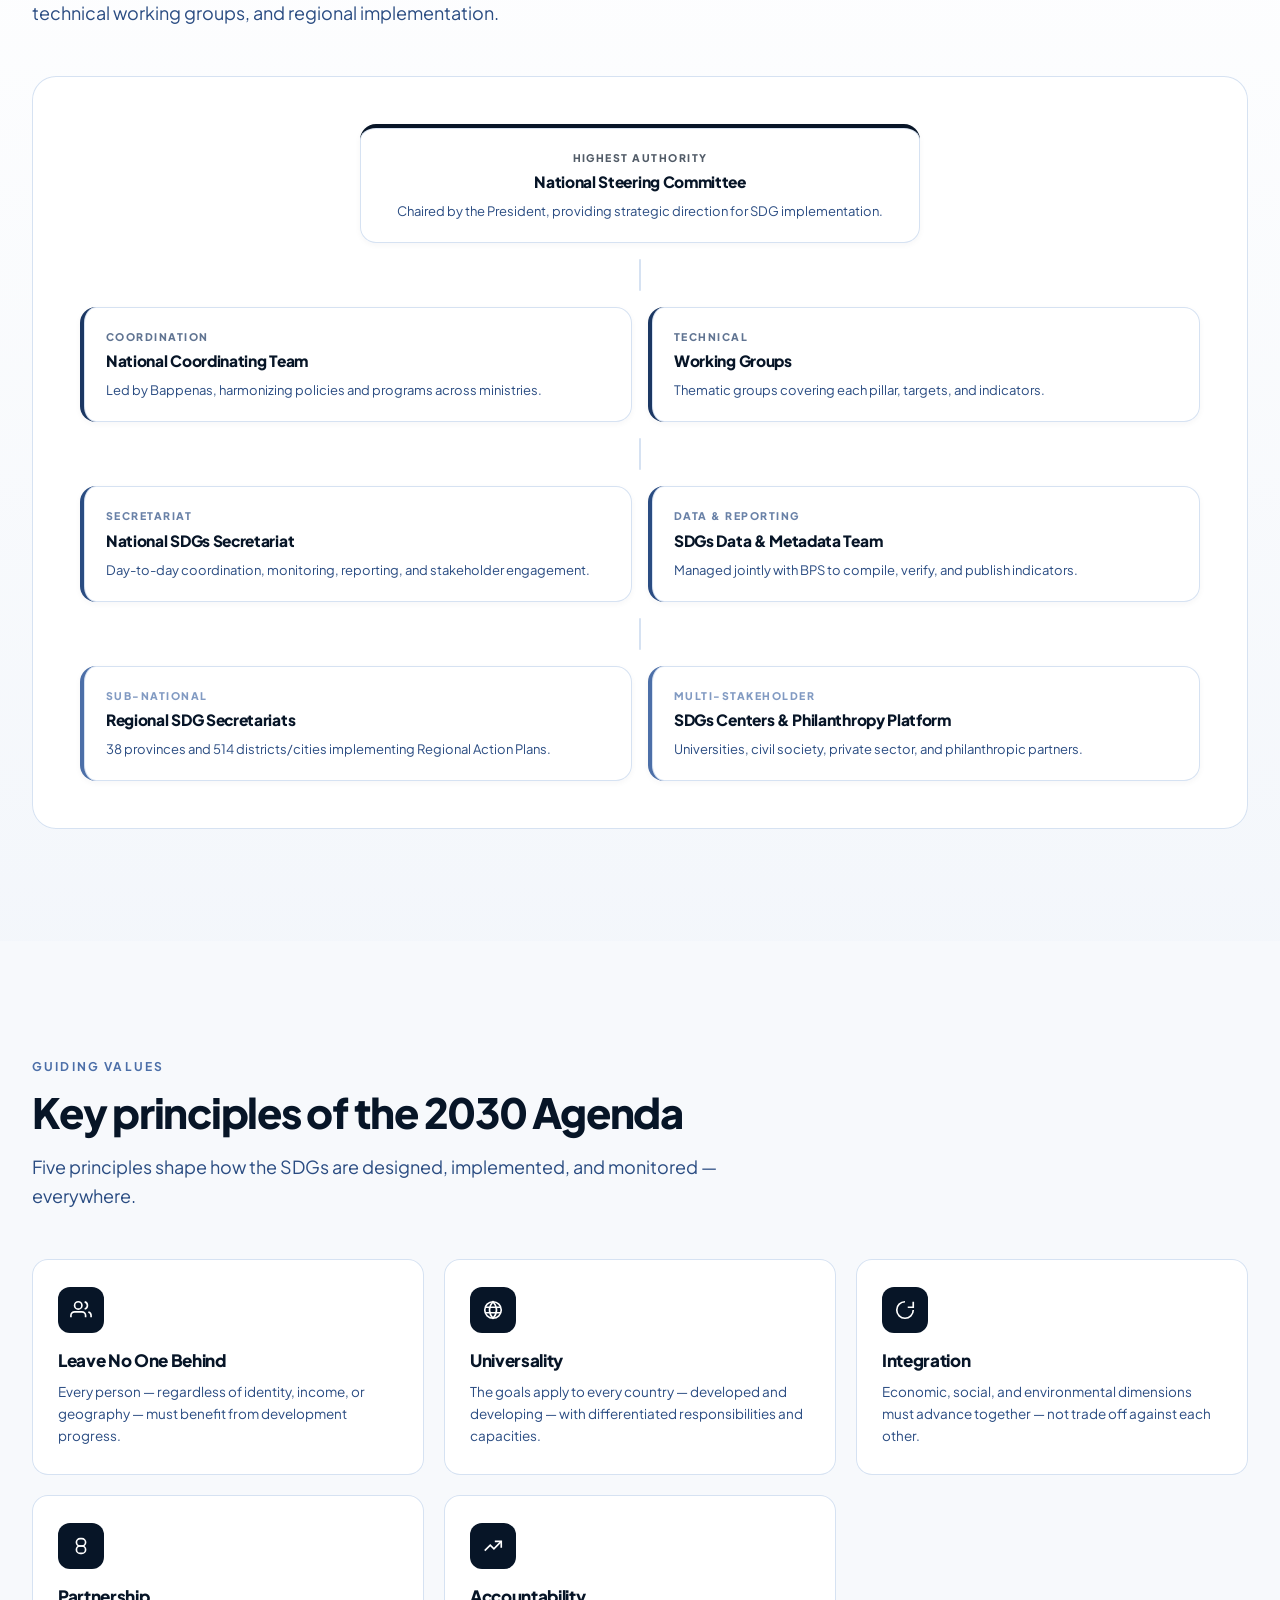
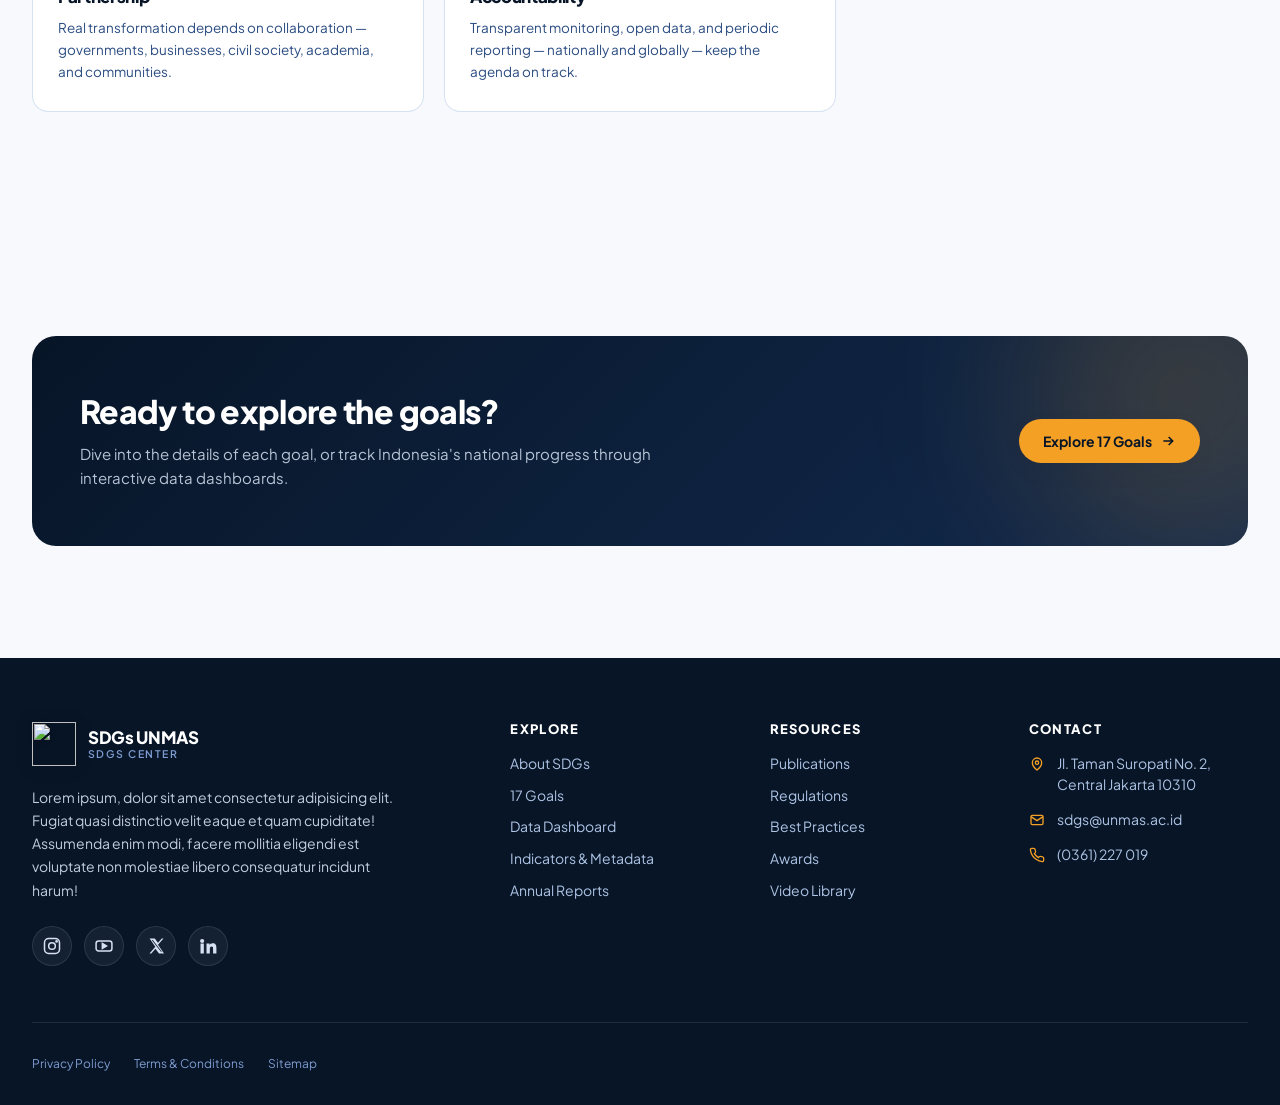
==== commit 3a87fe69: "Theme color update" ====
--- a/about.html
+++ b/about.html
@@ -3,8 +3,8 @@
 <head>
   <meta charset="UTF-8" />
   <meta name="viewport" content="width=device-width, initial-scale=1.0" />
-  <meta name="theme-color" content="#0B1F3A" />
-  <title>About SDGs — SDGs Indonesia Knowledge Hub</title>
+  <meta name="theme-color" content="#041A0F" />
+  <title>SDGs UNMAS - About</title>
   <meta name="description" content="Learn about the Sustainable Development Goals (SDGs): their history, the five pillars, Indonesia's national framework, governance structure, and key principles." />
 
   <link rel="preconnect" href="https://fonts.googleapis.com" />
@@ -36,17 +36,17 @@
   <header id="site-header" class="header">
     <nav class="container header__nav" aria-label="Main navigation">
       <div class="header__row">
-        <a href="index.html" class="brand" aria-label="SDGs Indonesia — Home">
-          <img
-            src="assets/Logo-SDGs-Knowledge-Hub-color-Indonesia-Standar.png"
-            alt=""
-            class="brand__logo-img"
-            aria-hidden="true"
-          />
-          <span class="brand__text">
-            <span class="brand__title">SDGs Indonesia</span>
-            <span class="brand__sub">Knowledge Hub</span>
-          </span>
+        <a href="#" class="brand" aria-label="SDGs UNMAS — Home">
+            <img
+                src="assets/unmas-logo.png"
+                alt=""
+                class="brand__logo-img"
+                aria-hidden="true"
+            />
+            <span class="brand__text">
+                <span class="brand__title">SDGs UNMAS</span>
+                <span class="brand__sub">SDGs Center</span>
+            </span>
         </a>
 
         <ul class="nav">
@@ -63,10 +63,6 @@
           <button id="openSearch" class="icon-btn icon-btn--ghost" data-i18n-aria="header.searchAria" aria-label="Search SDGs Indonesia">
             <svg viewBox="0 0 24 24" fill="none" stroke="currentColor" stroke-width="2"><circle cx="11" cy="11" r="7"/><path d="m20 20-3.2-3.2"/></svg>
           </button>
-          <a href="index.html#data" class="btn btn--primary btn--sm header__cta">
-            <span data-i18n="header.dashboard">View Dashboard</span>
-            <svg viewBox="0 0 24 24" fill="none" stroke="currentColor" stroke-width="2.2"><path d="M5 12h14M13 6l6 6-6 6"/></svg>
-          </a>
           <button id="openMenu" class="icon-btn icon-btn--ghost header__burger" data-i18n-aria="header.menuAria" aria-label="Open menu" aria-expanded="false" aria-controls="mobileMenu">
             <svg viewBox="0 0 24 24" fill="none" stroke="currentColor" stroke-width="2"><path d="M4 7h16M4 12h16M4 17h16"/></svg>
           </button>
@@ -83,9 +79,6 @@
         <li><a class="mobile-menu__link" href="index.html#pengetahuan" data-i18n="nav.knowledge">Knowledge</a></li>
         <li><a class="mobile-menu__link" href="index.html#berita" data-i18n="nav.news">News</a></li>
         <li><a class="mobile-menu__link" href="index.html#komunitas" data-i18n="nav.community">Community</a></li>
-        <li class="mobile-menu__cta-wrap">
-          <a href="index.html#data" class="btn btn--primary mobile-menu__cta" data-i18n="header.dashboard">View Dashboard</a>
-        </li>
       </ul>
     </div>
   </header>
@@ -247,7 +240,7 @@
             <div class="timeline__card">
               <h3 class="timeline__title" data-i18n="about.history.e5.title">Indonesia's first SDGs regulation</h3>
               <p class="timeline__desc" data-i18n="about.history.e5.desc">
-                Presidential Regulation No. 59 of 2017 established Indonesia's national framework for SDG implementation, coordination, and reporting.
+                Keep — it's factual national context that a university center would reference
               </p>
             </div>
           </li>
@@ -410,7 +403,7 @@
             </span>
             <h3 class="indonesia-card__title" data-i18n="about.indonesia.card2.title">Institutional home</h3>
             <p class="indonesia-card__desc" data-i18n="about.indonesia.card2.desc">
-              The National Secretariat for SDGs is hosted by the Ministry of National Development Planning (Bappenas), coordinating implementation across ministries and regions.
+              The SDGs Center at UNMAS contributes to this national framework by driving research, community service, and local advocacy in Bali and beyond.
             </p>
           </article>
 
@@ -604,12 +597,9 @@
               </p>
             </div>
             <div class="about-cta__actions">
-              <a href="index.html#tujuan" class="btn btn--accent">
+              <a href="goals.html" class="btn btn--accent">
                 <span data-i18n="about.cta.button1">Explore 17 Goals</span>
                 <svg viewBox="0 0 24 24" fill="none" stroke="currentColor" stroke-width="2.4"><path d="M5 12h14M13 6l6 6-6 6"/></svg>
-              </a>
-              <a href="index.html#data" class="btn btn--ghost-light">
-                <span data-i18n="about.cta.button2">View Dashboard</span>
               </a>
             </div>
           </div>
@@ -625,21 +615,21 @@
       <div class="footer__grid">
 
         <div class="footer__brand-col">
-          <a href="index.html" class="brand brand--footer">
+          <a href="#" class="brand brand--footer" aria-label="SDGs UNMAS — Home">
             <img
-              src="assets/Logo-SDGs-Knowledge-Hub-color-Indonesia-Standar.png"
-              alt=""
-              class="brand__logo-img"
-              aria-hidden="true"
+                src="assets/unmas-logo.png"
+                alt=""
+                class="brand__logo-img"
+                aria-hidden="true"
             />
             <span class="brand__text">
-              <span class="brand__title">SDGs Indonesia</span>
-              <span class="brand__sub">Knowledge Hub</span>
-            </span>
-          </a>
+                <span class="brand__title">SDGs UNMAS</span>
+                <span class="brand__sub">SDGs Center</span>
+            </span>
+        </a>
 
           <p class="footer__desc" data-i18n="footer.desc">
-            SDGs Secretariat — Ministry of National Development Planning / Bappenas.
+            SDGs Center — Universitas Mahasaraswati (UNMAS) Denpasar.
           </p>
 
           <div class="socials">
@@ -685,15 +675,15 @@
           <ul class="footer__contact">
             <li>
               <svg viewBox="0 0 24 24" fill="none" stroke="currentColor" stroke-width="2"><path d="M12 21s-7-5.5-7-11a7 7 0 1 1 14 0c0 5.5-7 11-7 11Z"/><circle cx="12" cy="10" r="2.5"/></svg>
-              <span data-i18n="footer.address">Jl. Taman Suropati No. 2,<br/>Central Jakarta 10310</span>
+              <span data-i18n="footer.address">Jl. Kamboja No. 11A,<br/>Denpasar, Bali 80233</span>
             </li>
             <li>
               <svg viewBox="0 0 24 24" fill="none" stroke="currentColor" stroke-width="2"><rect x="3" y="5" width="18" height="14" rx="2"/><path d="m3 7 9 6 9-6"/></svg>
-              <a href="mailto:sdgs@bappenas.go.id">sdgs@bappenas.go.id</a>
+              <a href="mailto:sdgs@unmas.ac.id">sdgs@unmas.ac.id</a>
             </li>
             <li>
               <svg viewBox="0 0 24 24" fill="none" stroke="currentColor" stroke-width="2"><path d="M22 16.9v3a2 2 0 0 1-2.2 2 19.8 19.8 0 0 1-8.6-3.1 19.5 19.5 0 0 1-6-6A19.8 19.8 0 0 1 2.1 4.2 2 2 0 0 1 4.1 2h3a2 2 0 0 1 2 1.7c.1 1 .4 1.9.7 2.8a2 2 0 0 1-.4 2.1L8.1 9.9a16 16 0 0 0 6 6l1.3-1.3a2 2 0 0 1 2.1-.4c.9.3 1.8.6 2.8.7a2 2 0 0 1 1.7 2Z"/></svg>
-              <span>(021) 3193 6201</span>
+              <span>(0361) 227 019</span>
             </li>
           </ul>
         </div>
--- a/style.css
+++ b/style.css
@@ -2929,4 +2929,632 @@
 }
 @media (prefers-reduced-motion: reduce) {
   .page-hero__wheel { animation: none; }
-}+}
+
+/* ═══════════════════════════════════════════════════════════════
+   29. Data & Analytics Page
+   ═══════════════════════════════════════════════════════════════ */
+
+/* ── Filter toolbar ── */
+.data-toolbar-section {
+  padding: 24px 0 0;
+  background: var(--bg);
+}
+.data-toolbar {
+  display: grid;
+  gap: 16px;
+  padding: 20px;
+  background: #fff;
+  border-radius: var(--radius-lg);
+  box-shadow: inset 0 0 0 1px var(--border), var(--shadow-soft);
+}
+@media (min-width: 768px) {
+  .data-toolbar {
+    grid-template-columns: repeat(3, 1fr) auto;
+    padding: 20px 24px;
+    gap: 20px;
+    align-items: end;
+  }
+}
+.data-toolbar__field {
+  display: flex;
+  flex-direction: column;
+  gap: 6px;
+  min-width: 0;
+}
+.data-toolbar__label {
+  font-size: 11px;
+  text-transform: uppercase;
+  letter-spacing: .12em;
+  font-weight: 800;
+  color: var(--text-soft);
+}
+.data-toolbar__select-wrap {
+  position: relative;
+  display: flex;
+  align-items: center;
+}
+.data-toolbar__select {
+  width: 100%;
+  appearance: none;
+  padding: 12px 40px 12px 16px;
+  border-radius: var(--radius);
+  background: #fff;
+  box-shadow: inset 0 0 0 1px var(--border);
+  font-size: 14.5px;
+  font-weight: 600;
+  color: var(--navy-800);
+  cursor: pointer;
+  transition: box-shadow .2s;
+}
+.data-toolbar__select:hover { box-shadow: inset 0 0 0 1px var(--navy-300); }
+.data-toolbar__select:focus {
+  outline: none;
+  box-shadow: inset 0 0 0 1px var(--navy-400), 0 0 0 3px rgba(244,160,36,.25);
+}
+.data-toolbar__select-wrap > svg {
+  position: absolute;
+  right: 14px;
+  width: 16px; height: 16px;
+  color: var(--text-soft);
+  pointer-events: none;
+}
+.data-toolbar__actions {
+  display: flex;
+  gap: 8px;
+  flex-wrap: wrap;
+}
+@media (min-width: 768px) { .data-toolbar__actions { flex-wrap: nowrap; } }
+
+.data-toolbar__hint {
+  display: flex;
+  align-items: center;
+  gap: 8px;
+  margin-top: 12px;
+  font-size: 12.5px;
+  color: var(--text-soft);
+}
+.data-toolbar__hint svg {
+  width: 14px; height: 14px;
+  color: var(--navy-300);
+  flex-shrink: 0;
+}
+
+/* ── Rich KPI grid ── */
+.data-kpi-section { padding-top: 40px; }
+.kpi-grid--rich {
+  display: grid;
+  gap: 16px;
+  grid-template-columns: 1fr;
+}
+@media (min-width: 640px) { .kpi-grid--rich { grid-template-columns: repeat(2, 1fr); } }
+@media (min-width: 1024px) { .kpi-grid--rich { grid-template-columns: repeat(4, 1fr); } }
+
+.kpi-rich {
+  position: relative;
+  overflow: hidden;
+  padding: 22px;
+  background: #fff;
+  border-radius: var(--radius-lg);
+  box-shadow: inset 0 0 0 1px var(--border);
+  transition: box-shadow .3s var(--ease-out), transform .3s var(--ease-out);
+}
+.kpi-rich:hover { box-shadow: var(--shadow-lift); transform: translateY(-2px); }
+.kpi-rich::before {
+  content: '';
+  position: absolute;
+  top: 0; left: 0;
+  width: 4px; height: 100%;
+  background: var(--kpi-color, var(--accent));
+}
+.kpi-rich__head {
+  display: flex;
+  align-items: center;
+  justify-content: space-between;
+  gap: 12px;
+}
+.kpi-rich__label {
+  font-size: 11px;
+  text-transform: uppercase;
+  letter-spacing: .1em;
+  font-weight: 800;
+  color: var(--text-soft);
+  line-height: 1.3;
+}
+.kpi-rich__icon {
+  display: grid;
+  place-items: center;
+  width: 32px; height: 32px;
+  border-radius: 8px;
+  background: color-mix(in srgb, var(--kpi-color) 12%, transparent);
+  color: var(--kpi-color);
+  flex-shrink: 0;
+}
+.kpi-rich__icon svg { width: 16px; height: 16px; }
+
+.kpi-rich__value-row {
+  margin-top: 14px;
+  display: flex;
+  align-items: baseline;
+  gap: 6px;
+}
+.kpi-rich__value {
+  font-size: 32px;
+  font-weight: 800;
+  letter-spacing: -.03em;
+  color: var(--navy-900);
+  line-height: 1;
+}
+.kpi-rich__unit {
+  font-size: 14px;
+  font-weight: 700;
+  color: var(--text-soft);
+}
+
+.kpi-rich__sparkline {
+  display: block;
+  width: 100%;
+  height: 36px;
+  margin-top: 12px;
+}
+
+.kpi-rich__foot {
+  margin-top: 12px;
+  padding-top: 12px;
+  border-top: 1px dashed var(--border);
+  display: flex;
+  align-items: center;
+  justify-content: space-between;
+  gap: 12px;
+  font-size: 12px;
+}
+.kpi-rich__trend {
+  display: inline-flex;
+  align-items: center;
+  gap: 4px;
+  font-weight: 800;
+}
+.kpi-rich__trend--up { color: #56C02B; }
+.kpi-rich__trend--down { color: #E5243B; }
+.kpi-rich__trend svg { width: 12px; height: 12px; }
+.kpi-rich__target {
+  color: var(--text-soft);
+  font-weight: 600;
+}
+
+/* ── Main chart panel ── */
+.data-chart-section { background: var(--bg); }
+.data-chart-panel {
+  padding: 24px;
+  background: #fff;
+  border-radius: var(--radius-lg);
+  box-shadow: inset 0 0 0 1px var(--border);
+}
+@media (min-width: 640px) { .data-chart-panel { padding: 32px; } }
+.data-chart-panel__head {
+  display: flex;
+  flex-wrap: wrap;
+  align-items: flex-start;
+  justify-content: space-between;
+  gap: 16px;
+}
+.data-chart-panel__body { margin-top: 24px; }
+.data-chart { width: 100%; height: auto; max-height: 360px; }
+.chart-axis-x {
+  display: flex;
+  justify-content: space-between;
+  margin-top: 12px;
+  padding-top: 12px;
+  border-top: 1px solid var(--border);
+  font-size: 12px;
+  color: var(--text-soft);
+  font-weight: 600;
+}
+.chart-legend {
+  display: flex;
+  gap: 16px;
+  font-size: 12.5px;
+  font-weight: 600;
+  color: var(--navy-700);
+}
+.chart-legend span { display: inline-flex; align-items: center; gap: 6px; }
+.legend-dot--dashed {
+  background: transparent !important;
+  border: 2px dashed var(--navy-700);
+  width: 12px; height: 0;
+}
+.chart-tabs {
+  display: flex;
+  gap: 6px;
+  padding: 4px;
+  background: var(--navy-50);
+  border-radius: var(--radius-full);
+}
+.chart-tab {
+  padding: 8px 18px;
+  border-radius: var(--radius-full);
+  font-size: 13px;
+  font-weight: 700;
+  color: var(--navy-600);
+  transition: background-color .2s, color .2s;
+}
+.chart-tab:hover { color: var(--navy-900); }
+.chart-tab.is-active {
+  background: var(--navy-900);
+  color: #fff;
+}
+
+/* ── Deep-dive section ── */
+.deepdive-grid {
+  margin-top: 40px;
+  display: grid;
+  gap: 20px;
+  grid-template-columns: 1fr;
+}
+@media (min-width: 1024px) {
+  .deepdive-grid { grid-template-columns: 280px 1fr; gap: 32px; }
+}
+.deepdive-goals {
+  display: grid;
+  grid-template-columns: repeat(4, 1fr);
+  gap: 6px;
+  padding: 12px;
+  background: #fff;
+  border-radius: var(--radius-lg);
+  box-shadow: inset 0 0 0 1px var(--border);
+  align-self: start;
+}
+@media (min-width: 1024px) {
+  .deepdive-goals { grid-template-columns: repeat(2, 1fr); gap: 8px; padding: 14px; }
+}
+.deepdive-pill {
+  display: flex;
+  flex-direction: column;
+  align-items: center;
+  gap: 4px;
+  padding: 10px 6px;
+  border-radius: var(--radius);
+  background: var(--navy-50);
+  color: var(--navy-700);
+  font-weight: 700;
+  font-size: 12.5px;
+  transition: background-color .2s, color .2s, transform .2s;
+}
+.deepdive-pill:hover { background: var(--navy-100); transform: translateY(-1px); }
+.deepdive-pill.is-active {
+  background: var(--goal-color);
+  color: #fff;
+}
+.deepdive-pill__num {
+  font-size: 15px;
+  font-weight: 800;
+  line-height: 1;
+}
+.deepdive-pill__label {
+  font-size: 10px;
+  text-transform: uppercase;
+  letter-spacing: .05em;
+  opacity: .7;
+  font-weight: 700;
+}
+
+.deepdive-panel {
+  padding: 24px;
+  background: #fff;
+  border-radius: var(--radius-lg);
+  box-shadow: inset 0 0 0 1px var(--border);
+}
+@media (min-width: 640px) { .deepdive-panel { padding: 32px; } }
+
+.deepdive-panel__head {
+  display: flex;
+  align-items: center;
+  gap: 16px;
+  padding-bottom: 20px;
+  border-bottom: 1px solid var(--border);
+  margin-bottom: 20px;
+}
+.deepdive-panel__icon {
+  width: 60px; height: 60px;
+  border-radius: var(--radius);
+  flex-shrink: 0;
+  object-fit: contain;
+  box-shadow: 0 2px 8px rgba(11,31,58,.1);
+}
+.deepdive-panel__eyebrow {
+  font-size: 11px;
+  text-transform: uppercase;
+  letter-spacing: .14em;
+  font-weight: 800;
+  color: var(--text-soft);
+}
+.deepdive-panel__title {
+  margin-top: 4px;
+  font-size: 20px;
+  font-weight: 800;
+  color: var(--navy-900);
+  letter-spacing: -.01em;
+}
+.deepdive-panel__stats {
+  display: grid;
+  grid-template-columns: repeat(3, 1fr);
+  gap: 12px;
+  margin-bottom: 24px;
+}
+.deepdive-stat {
+  padding: 14px;
+  border-radius: var(--radius);
+  background: var(--navy-50);
+  text-align: center;
+}
+.deepdive-stat__value {
+  font-size: 22px;
+  font-weight: 800;
+  color: var(--navy-900);
+  letter-spacing: -.02em;
+  line-height: 1;
+}
+.deepdive-stat__label {
+  margin-top: 4px;
+  font-size: 10.5px;
+  text-transform: uppercase;
+  letter-spacing: .1em;
+  font-weight: 700;
+  color: var(--text-soft);
+}
+.deepdive-panel__bar {
+  margin-bottom: 24px;
+}
+
+/* ── Provincial comparison ── */
+.province-grid {
+  margin-top: 40px;
+  display: grid;
+  gap: 20px;
+  grid-template-columns: 1fr;
+}
+@media (min-width: 768px) { .province-grid { grid-template-columns: repeat(2, 1fr); } }
+.province-panel {
+  padding: 24px;
+  background: #fff;
+  border-radius: var(--radius-lg);
+  box-shadow: inset 0 0 0 1px var(--border);
+}
+.province-panel__dot {
+  display: inline-block;
+  width: 8px; height: 8px;
+  border-radius: 50%;
+  margin-right: 8px;
+}
+.province-list {
+  margin-top: 20px;
+  display: flex;
+  flex-direction: column;
+  gap: 10px;
+}
+.province-row {
+  display: flex;
+  align-items: center;
+  gap: 12px;
+  padding: 10px 12px;
+  background: var(--navy-50);
+  border-radius: var(--radius);
+}
+.province-row__name {
+  flex-shrink: 0;
+  min-width: 120px;
+  font-size: 13px;
+  font-weight: 700;
+  color: var(--navy-800);
+}
+.province-row__bar {
+  flex: 1;
+  height: 6px;
+  border-radius: var(--radius-full);
+  background: rgba(11,31,58,.08);
+  overflow: hidden;
+}
+.province-row__bar-fill {
+  height: 100%;
+  border-radius: var(--radius-full);
+  background: var(--prov-color, #56C02B);
+  transition: width 1s var(--ease-out);
+}
+.province-row__value {
+  font-size: 13px;
+  font-weight: 800;
+  color: var(--navy-900);
+  min-width: 48px;
+  text-align: right;
+  font-variant-numeric: tabular-nums;
+}
+
+/* ── Availability matrix ── */
+.data-availability-section { background: var(--bg); }
+.availability-wrap {
+  margin-top: 40px;
+  padding: 24px;
+  background: #fff;
+  border-radius: var(--radius-lg);
+  box-shadow: inset 0 0 0 1px var(--border);
+  overflow-x: auto;
+}
+.availability-legend {
+  display: flex;
+  align-items: center;
+  gap: 12px;
+  margin-bottom: 20px;
+  font-size: 12px;
+  font-weight: 700;
+  color: var(--text-soft);
+}
+.availability-scale {
+  display: flex;
+  gap: 2px;
+  border-radius: 4px;
+  overflow: hidden;
+}
+.availability-scale span {
+  display: block;
+  width: 20px;
+  height: 12px;
+}
+.availability-grid {
+  display: grid;
+  gap: 4px;
+  min-width: 720px;
+}
+.availability-row {
+  display: grid;
+  grid-template-columns: 100px repeat(10, 1fr);
+  gap: 4px;
+  align-items: center;
+}
+.availability-row__label {
+  font-size: 11.5px;
+  font-weight: 700;
+  color: var(--navy-800);
+  white-space: nowrap;
+  overflow: hidden;
+  text-overflow: ellipsis;
+}
+.availability-cell {
+  height: 22px;
+  border-radius: 4px;
+  transition: transform .2s;
+  cursor: help;
+}
+.availability-cell:hover {
+  transform: scale(1.15);
+  box-shadow: 0 0 0 2px var(--accent);
+}
+
+/* ── Reports ── */
+.reports-grid {
+  margin-top: 40px;
+  display: grid;
+  gap: 20px;
+  grid-template-columns: 1fr;
+}
+@media (min-width: 640px) { .reports-grid { grid-template-columns: repeat(2, 1fr); } }
+@media (min-width: 1024px) { .reports-grid { grid-template-columns: repeat(3, 1fr); } }
+
+.report-card {
+  display: block;
+  background: #fff;
+  border-radius: var(--radius-lg);
+  box-shadow: inset 0 0 0 1px var(--border);
+  overflow: hidden;
+  transition: box-shadow .3s var(--ease-out), transform .3s var(--ease-out);
+}
+.report-card:hover { box-shadow: var(--shadow-lift); transform: translateY(-3px); }
+.report-card__cover {
+  position: relative;
+  height: 160px;
+  display: grid;
+  place-items: center;
+  background: linear-gradient(135deg, var(--report-color), color-mix(in srgb, var(--report-color) 60%, #000));
+  color: #fff;
+}
+.report-card__cover svg { width: 48px; height: 48px; opacity: .8; }
+.report-card__badge {
+  position: absolute;
+  top: 14px; left: 14px;
+  padding: 4px 10px;
+  border-radius: var(--radius-full);
+  background: rgba(255,255,255,.2);
+  backdrop-filter: blur(8px);
+  box-shadow: inset 0 0 0 1px rgba(255,255,255,.3);
+  font-size: 11px;
+  font-weight: 800;
+  letter-spacing: .04em;
+}
+.report-card__body { padding: 20px; }
+.report-card__type {
+  font-size: 10.5px;
+  text-transform: uppercase;
+  letter-spacing: .12em;
+  font-weight: 800;
+  color: var(--text-soft);
+}
+.report-card__title {
+  margin-top: 6px;
+  font-size: 15.5px;
+  font-weight: 800;
+  color: var(--navy-900);
+  line-height: 1.35;
+  transition: color .2s;
+}
+.report-card:hover .report-card__title { color: var(--accent); }
+.report-card__meta {
+  margin-top: 12px;
+  display: flex;
+  gap: 8px;
+  font-size: 12.5px;
+  color: var(--text-soft);
+  font-weight: 600;
+}
+
+/* ── Download panel ── */
+.data-download-section { padding: 40px 0 80px; background: #fff; }
+.download-panel {
+  position: relative;
+  overflow: hidden;
+  padding: 40px 32px;
+  background: linear-gradient(135deg, var(--navy-900), var(--navy-700));
+  border-radius: var(--radius-xl);
+  color: #fff;
+}
+@media (min-width: 640px) { .download-panel { padding: 56px 48px; } }
+.download-panel__grid-overlay {
+  position: absolute; inset: 0;
+  background-image:
+    linear-gradient(rgba(255,255,255,.05) 1px, transparent 1px),
+    linear-gradient(90deg, rgba(255,255,255,.05) 1px, transparent 1px);
+  background-size: 48px 48px;
+  -webkit-mask-image: radial-gradient(ellipse 80% 100% at 30% 50%, #000, transparent 85%);
+  mask-image: radial-gradient(ellipse 80% 100% at 30% 50%, #000, transparent 85%);
+  pointer-events: none;
+}
+.download-panel__glow {
+  position: absolute;
+  top: -80px; right: -80px;
+  width: 320px; height: 320px;
+  border-radius: 50%;
+  background: rgba(244,160,36,.18);
+  filter: blur(80px);
+  pointer-events: none;
+}
+.download-panel__inner {
+  position: relative;
+  display: flex;
+  flex-direction: column;
+  gap: 28px;
+}
+@media (min-width: 900px) {
+  .download-panel__inner {
+    flex-direction: row;
+    align-items: center;
+    justify-content: space-between;
+  }
+}
+.download-panel__copy { max-width: 560px; }
+.download-panel__title {
+  margin-top: 12px;
+  font-size: clamp(1.5rem, 2.6vw, 1.9rem);
+  font-weight: 800;
+  letter-spacing: -.02em;
+  line-height: 1.2;
+}
+.download-panel__lead {
+  margin-top: 10px;
+  color: rgba(214,226,242,.85);
+  font-size: 15px;
+  line-height: 1.6;
+}
+.download-panel__actions {
+  display: flex;
+  flex-wrap: wrap;
+  gap: 10px;
+  flex-shrink: 0;
+}
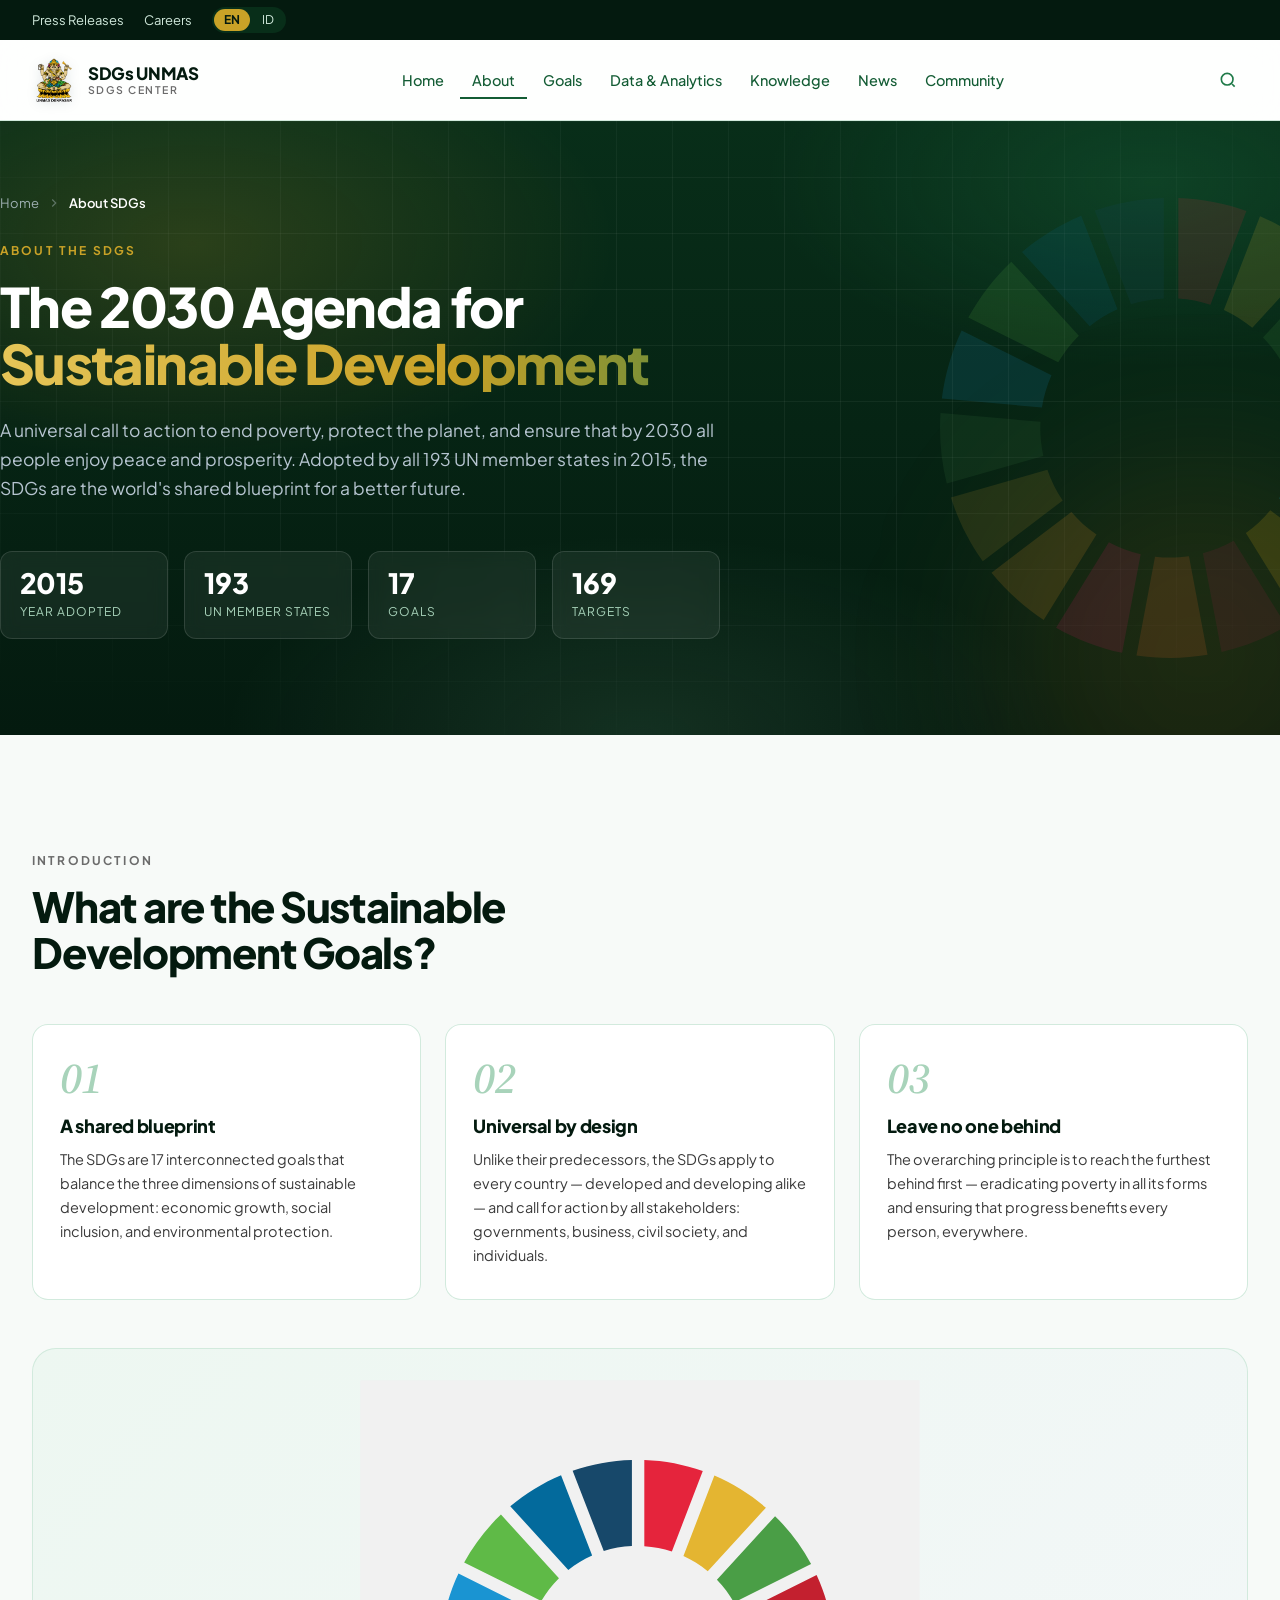
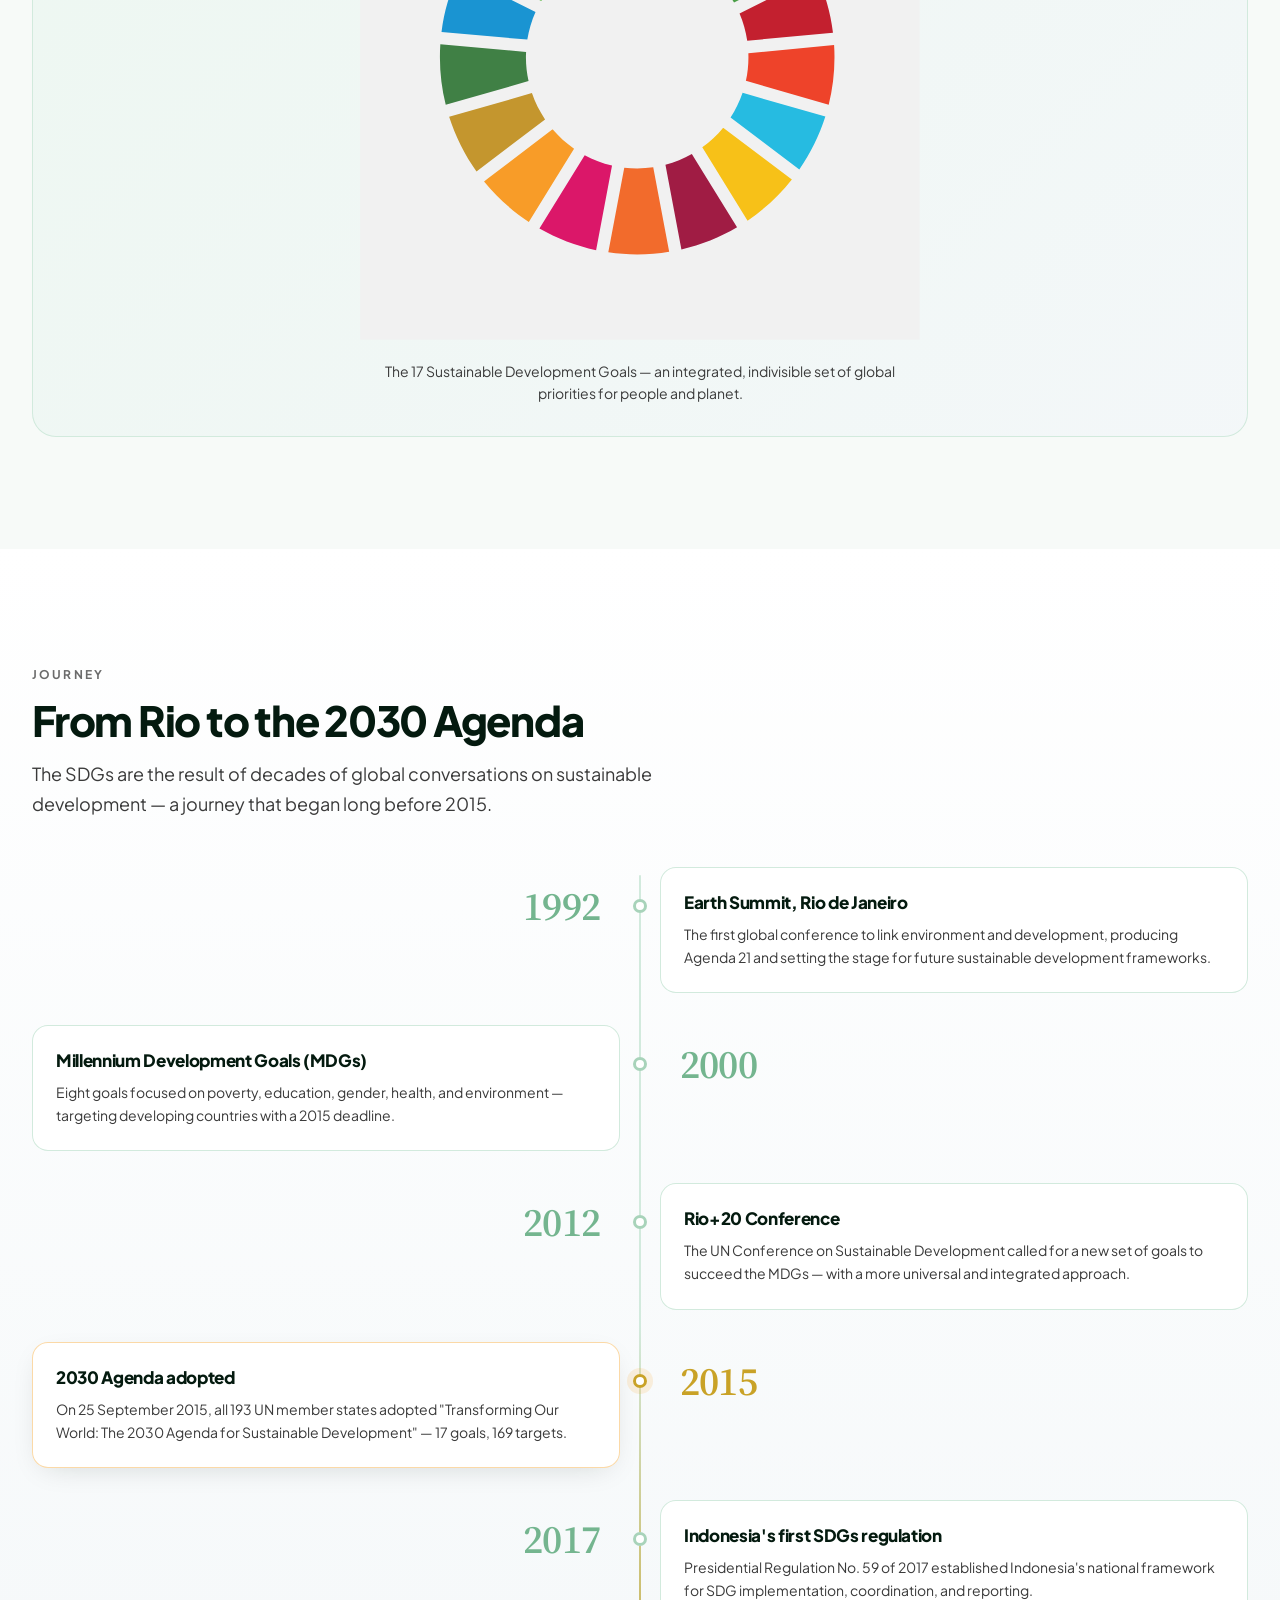
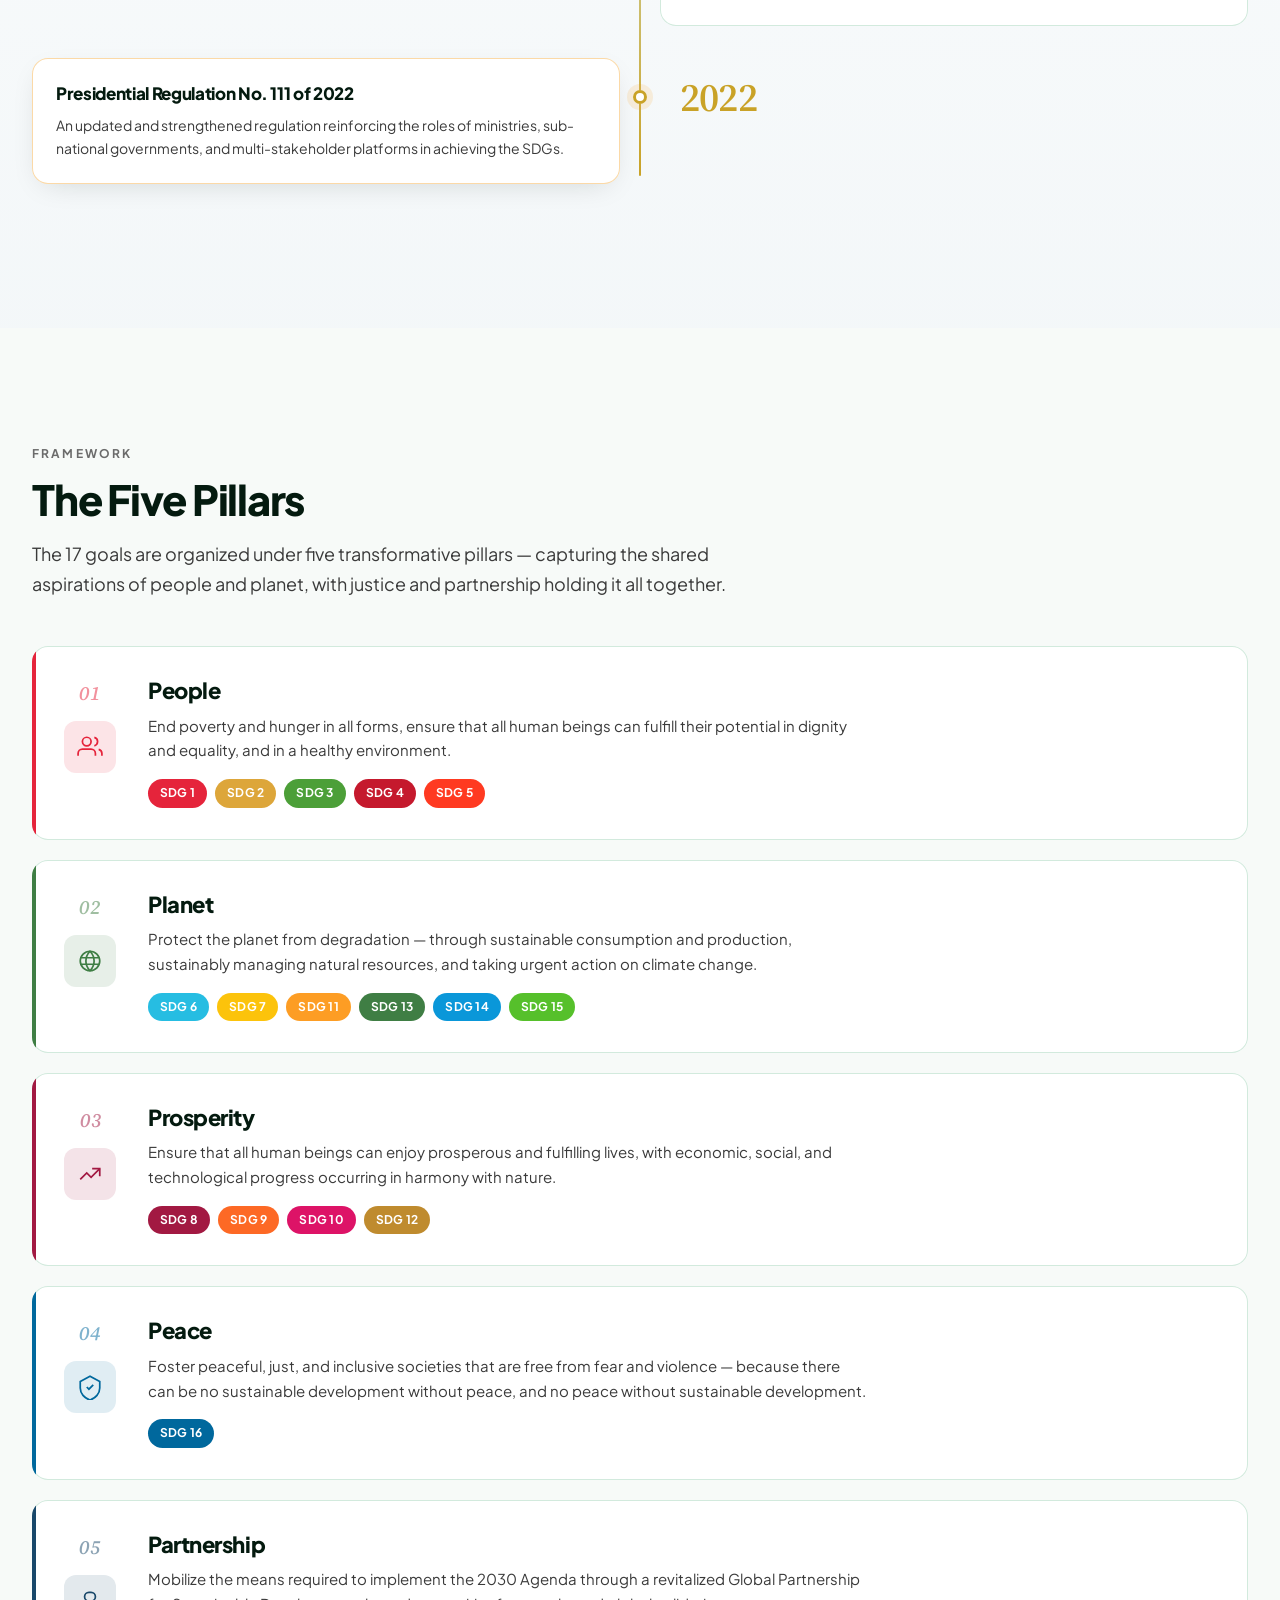
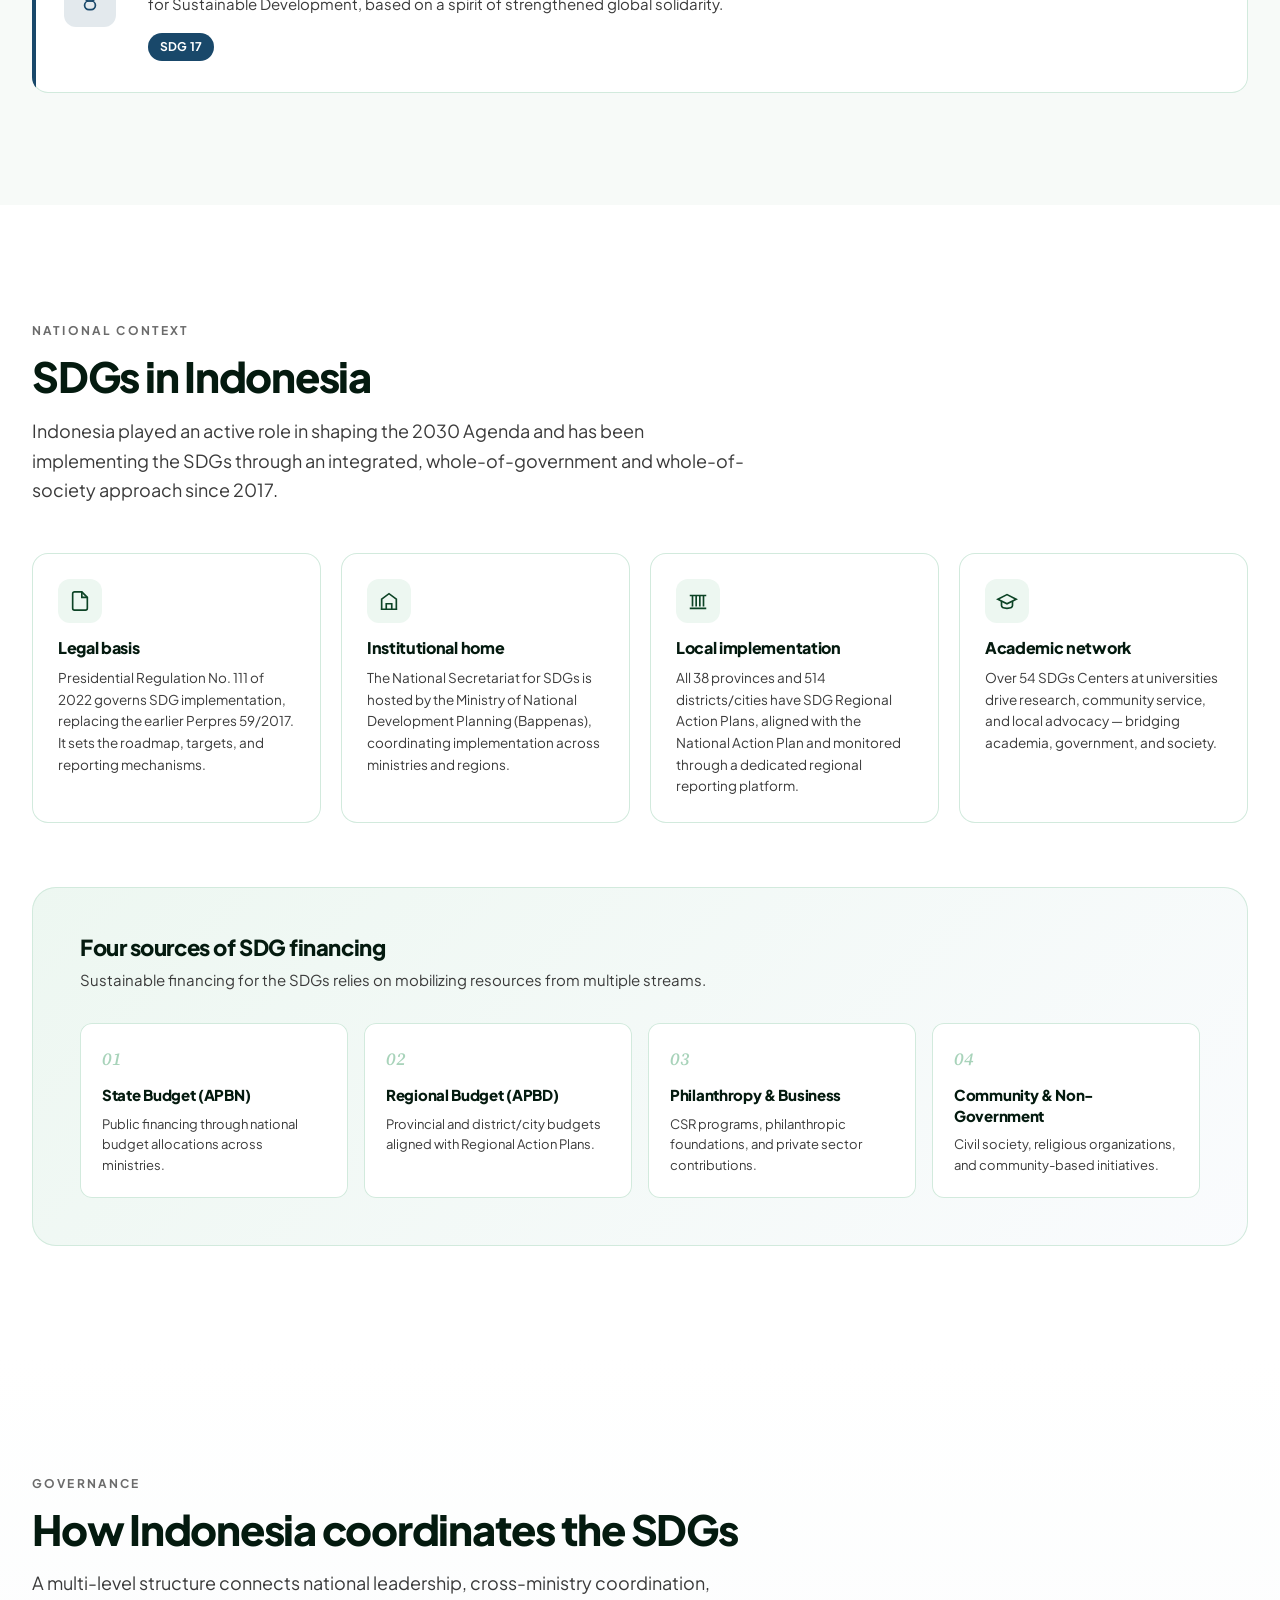
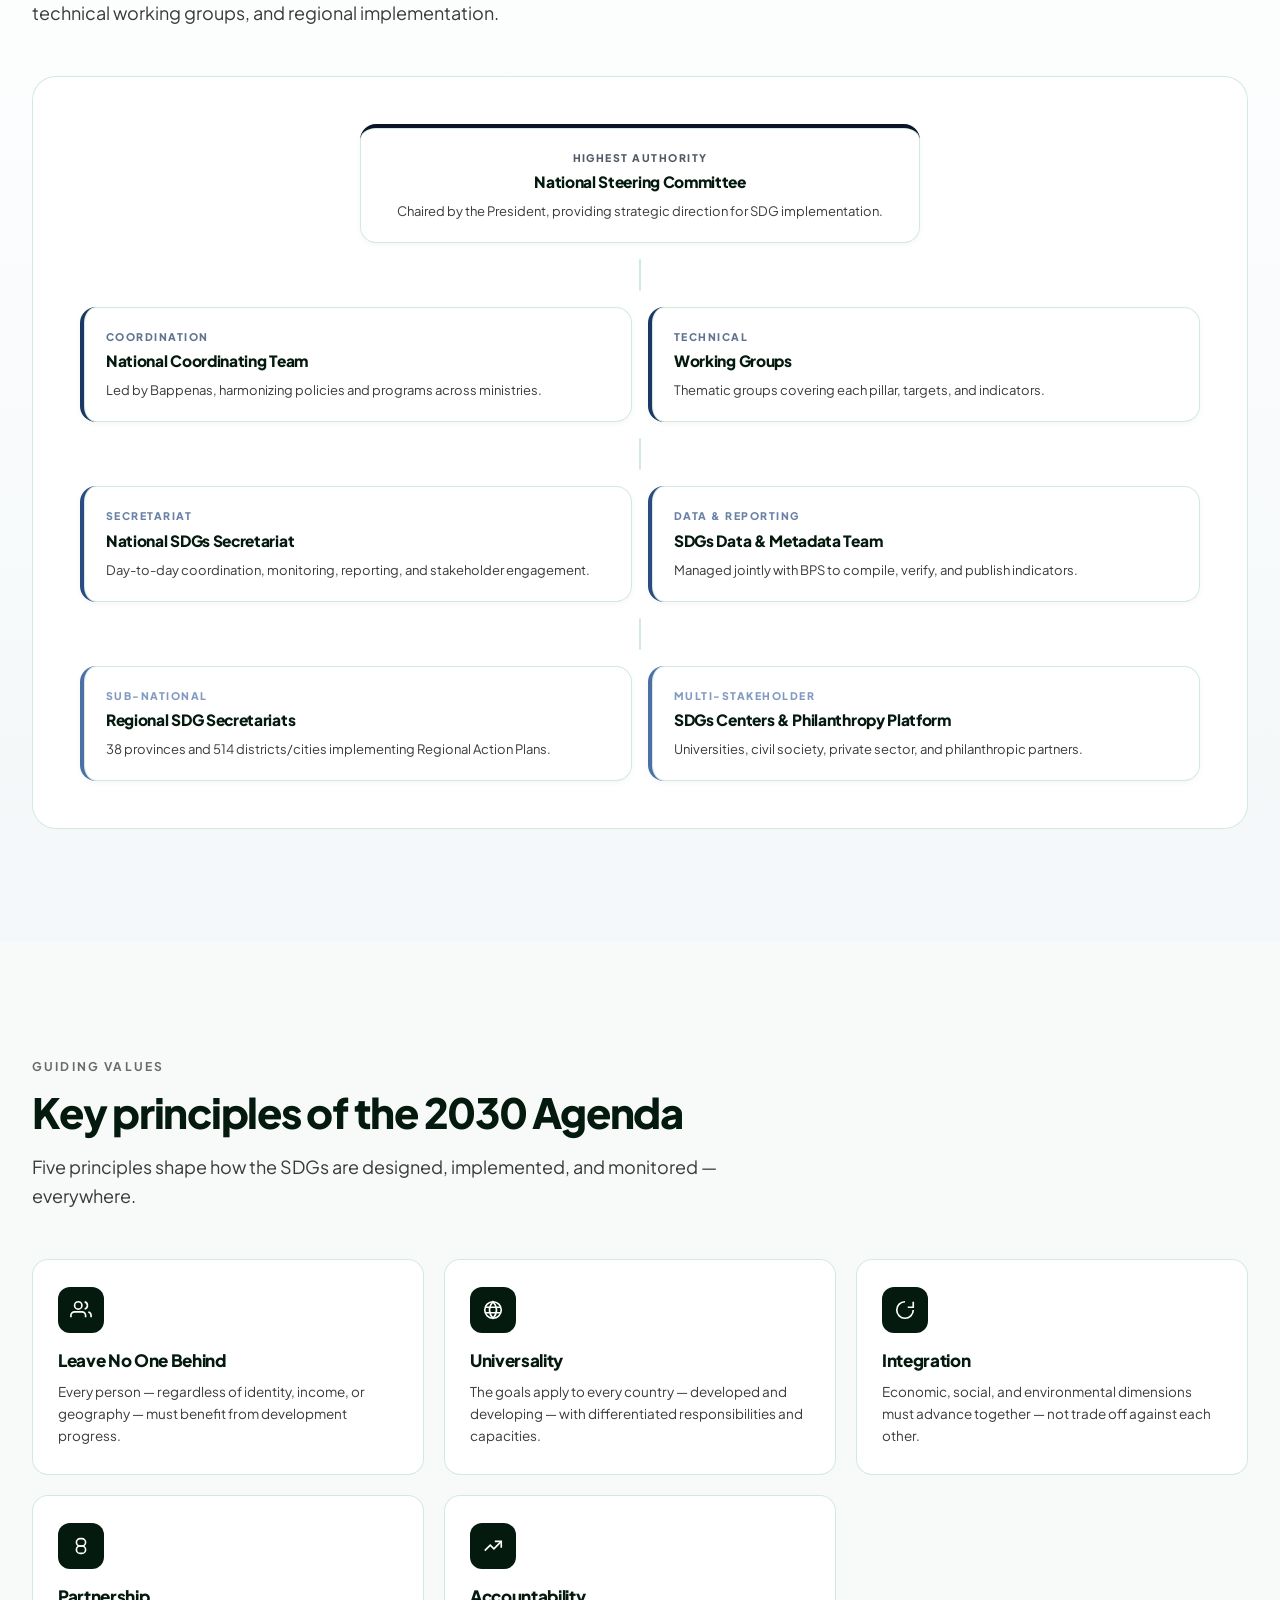
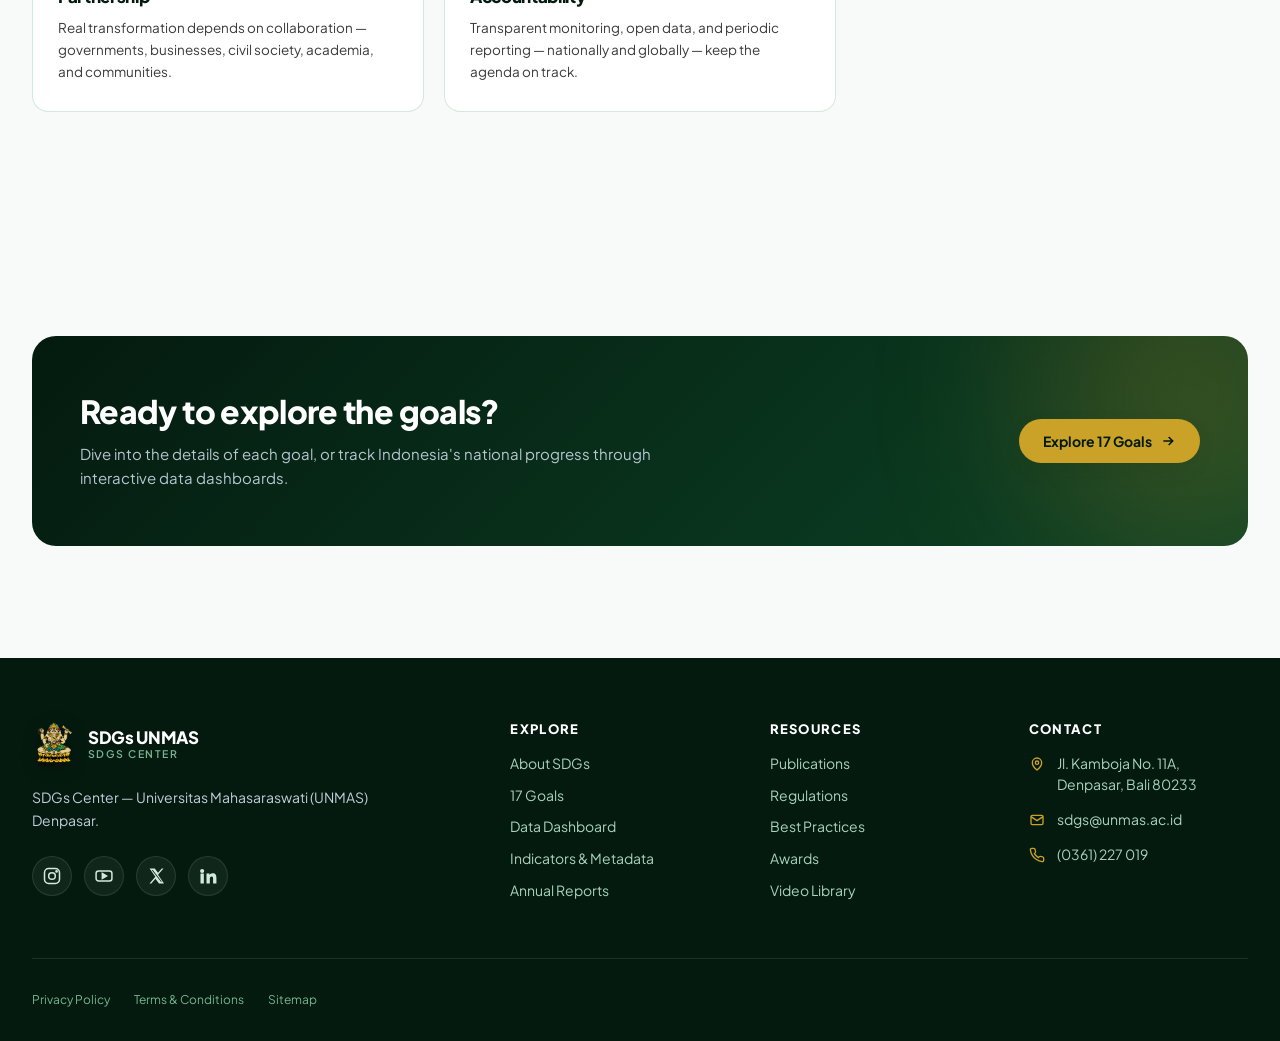
==== commit c301783d: "Add files via upload" ====
--- a/about.html
+++ b/about.html
@@ -705,4 +705,4 @@
 
   <script src="script.js" defer></script>
 </body>
-</html>
+</html>
--- a/style.css
+++ b/style.css
@@ -3,24 +3,31 @@
    ═══════════════════════════════════════════════════════════════ */
 
 /* ───────────── 1. Tokens ───────────── */
+/* ───────────── 1. Tokens ───────────── */
 :root {
-  /* Colors — Navy */
-  --navy-50:  #EEF3FA;
-  --navy-100: #D6E2F2;
-  --navy-200: #AEC4E4;
-  --navy-300: #7E9CD0;
-  --navy-400: #4C6FA8;
-  --navy-500: #2A4C82;
-  --navy-600: #1B3763;
-  --navy-700: #122A4E;
-  --navy-800: #0B1F3A;
-  --navy-900: #071527;
-
-  /* Accent */
-  --accent:       #F4A024;
-  --accent-light: #FFC259;
-
-  /* SDG palette */
+  /* ═══ UNMAS Brand Palette ═══
+     Green · Gold · White · Black
+     (Variable names kept as --navy-* for backward-compat with existing CSS,
+      but the values are now UNMAS green + gold + black.)
+  */
+
+  /* Greens — replaces the old navy scale */
+  --navy-50:  #EDF7F1;   /* very light — subtle bg tints, table rows */
+  --navy-100: #D2EADD;   /* light — borders, dividers */
+  --navy-200: #A8D3BA;   /* soft green — muted icons, disabled states */
+  --navy-300: #74B58F;   /* mid green — secondary text on dark bg */
+  --navy-400: #3F9463;   /* green — accents, low-emphasis borders */
+  --navy-500: #1F7A48;   /* ⭐ UNMAS PRIMARY — buttons, links, mid brand */
+  --navy-600: #135C34;   /* darker green — hover states */
+  --navy-700: #0C4325;   /* deep green — dark panels, gradient ends */
+  --navy-800: #082E19;   /* very deep green — hero bg, dark sections */
+  --navy-900: #041A0F;   /* near-black green — reads as BLACK for text */
+
+  /* ⭐ UNMAS Gold (accent) — replaces the orange */
+  --accent:       #C9A227;
+  --accent-light: #E5C558;
+
+  /* SDG palette — unchanged (official UN SDG colors) */
   --sdg-1:  #E5243B;
   --sdg-3:  #4C9F38;
   --sdg-4:  #C5192D;
@@ -31,14 +38,14 @@
   --sdg-17: #19486A;
 
   /* Surfaces */
-  --bg:        #F7F9FC;
-  --surface:   #FFFFFF;
+  --bg:        #F7FAF8;         /* green-tinted off-white */
+  --surface:   #FFFFFF;         /* pure white */
   --border:    var(--navy-100);
 
-  /* Text */
-  --text:      var(--navy-800);
-  --text-muted: var(--navy-500);
-  --text-soft:  var(--navy-400);
+  /* Text — reads as black, slight green undertone */
+  --text:       #0A0A0A;         /* near-black for body text */
+  --text-muted: #3A3A3A;         /* dark grey for secondary */
+  --text-soft:  #6B6B6B;         /* mid grey for labels */
 
   /* Fonts */
   --font-sans:  'Plus Jakarta Sans', system-ui, -apple-system, sans-serif;
@@ -52,10 +59,10 @@
   --radius-2xl: 32px;
   --radius-full: 999px;
 
-  /* Shadows */
-  --shadow-sm:   0 1px 2px rgba(11,31,58,.06);
-  --shadow-soft: 0 8px 30px -12px rgba(11,31,58,.18);
-  --shadow-lift: 0 20px 50px -20px rgba(11,31,58,.35);
+  /* Shadows — green-tinted instead of navy-tinted */
+  --shadow-sm:   0 1px 2px rgba(4,26,15,.06);
+  --shadow-soft: 0 8px 30px -12px rgba(4,26,15,.18);
+  --shadow-lift: 0 20px 50px -20px rgba(4,26,15,.35);
 
   /* Layout */
   --container:  1280px;
@@ -234,7 +241,7 @@
 }
 .progress--dim { background: var(--navy-50); margin-top: 16px; }
 .progress__bar { height: 100%; border-radius: var(--radius-full); transition: width 1.2s var(--ease-out); }
-.progress__bar--gradient { background: linear-gradient(90deg, #56C02B, var(--accent)); }
+.progress__bar--gradient { background: linear-gradient(90deg, var(--navy-500), var(--accent)); }
 
 /* ───────────── 7. Top bar ───────────── */
 .topbar {
@@ -449,10 +456,10 @@
   overflow: hidden;
   color: #fff;
   background:
-    radial-gradient(60% 55% at 12% 8%,  rgba(38,189,226,.20) 0%, transparent 60%),
-    radial-gradient(45% 45% at 92% 12%, rgba(244,160,36,.18) 0%, transparent 60%),
-    radial-gradient(55% 55% at 78% 88%, rgba(76,159,56,.16) 0%, transparent 65%),
-    radial-gradient(45% 45% at 22% 92%, rgba(221,19,103,.14) 0%, transparent 60%),
+    radial-gradient(60% 55% at 12% 8%,  rgba(201,162,39,.18) 0%, transparent 60%),
+    radial-gradient(45% 45% at 92% 12%, rgba(31,122,72,.30) 0%, transparent 60%),
+    radial-gradient(55% 55% at 78% 88%, rgba(201,162,39,.12) 0%, transparent 65%),
+    radial-gradient(45% 45% at 22% 92%, rgba(116,181,143,.18) 0%, transparent 60%),
     linear-gradient(180deg, var(--navy-800) 0%, var(--navy-900) 100%);
 }
 .hero__grid-overlay {
@@ -490,7 +497,7 @@
 }
 .hero__title-gradient {
   display: block;
-  background: linear-gradient(90deg, var(--accent), #56C02B, #26BDE2);
+  background: linear-gradient(90deg, var(--accent-light), var(--accent), var(--navy-500));
   -webkit-background-clip: text;
   background-clip: text;
   color: transparent;
@@ -1750,9 +1757,9 @@
   overflow: hidden;
   color: #fff;
   background:
-    radial-gradient(55% 60% at 15% 20%, rgba(38,189,226,.18) 0%, transparent 60%),
-    radial-gradient(50% 50% at 90% 10%, rgba(244,160,36,.16) 0%, transparent 60%),
-    radial-gradient(50% 50% at 50% 100%, rgba(86,192,43,.14) 0%, transparent 65%),
+    radial-gradient(55% 60% at 15% 20%, rgba(201,162,39,.18) 0%, transparent 60%),
+    radial-gradient(50% 50% at 90% 10%, rgba(31,122,72,.28) 0%, transparent 60%),
+    radial-gradient(50% 50% at 50% 100%, rgba(116,181,143,.14) 0%, transparent 65%),
     linear-gradient(180deg, var(--navy-800) 0%, var(--navy-900) 100%);
 }
 .page-hero__grid-overlay {
@@ -1805,7 +1812,7 @@
 }
 .page-hero__title-gradient {
   display: block;
-  background: linear-gradient(90deg, var(--accent), #56C02B, #26BDE2);
+  background: linear-gradient(90deg, var(--accent-light), var(--accent), var(--navy-500));
   -webkit-background-clip: text;
   background-clip: text;
   color: transparent;
@@ -3558,3 +3565,810 @@
   gap: 10px;
   flex-shrink: 0;
 }
+
+/* ═══════════════════════════════════════════════════════════════
+   31. Knowledge Hub Page
+   ═══════════════════════════════════════════════════════════════ */
+
+.knowledge-grid {
+  margin-top: 40px;
+  display: grid;
+  gap: 16px;
+  grid-template-columns: 1fr;
+}
+@media (min-width: 640px) { .knowledge-grid { grid-template-columns: repeat(2, 1fr); } }
+@media (min-width: 1024px) { .knowledge-grid { grid-template-columns: repeat(3, 1fr); gap: 20px; } }
+
+.knowledge-card {
+  position: relative;
+  isolation: isolate;
+  overflow: hidden;
+  display: flex;
+  flex-direction: column;
+  gap: 12px;
+  padding: 22px;
+  text-align: left;
+  background: #fff;
+  border-radius: var(--radius-lg);
+  box-shadow: inset 0 0 0 1px var(--border);
+  cursor: pointer;
+  transition: transform .3s var(--ease-out), box-shadow .3s var(--ease-out);
+  border-top: 4px solid var(--k-color, var(--navy-500));
+}
+.knowledge-card::after {
+  content: '';
+  position: absolute;
+  right: -40px; top: -40px;
+  width: 120px; height: 120px;
+  border-radius: 50%;
+  background: var(--k-color, var(--navy-500));
+  opacity: .06;
+  transition: opacity .3s, transform .3s;
+  pointer-events: none;
+}
+.knowledge-card:hover { transform: translateY(-4px); box-shadow: var(--shadow-lift); }
+.knowledge-card:hover::after { opacity: .12; transform: scale(1.15); }
+
+.knowledge-card__header {
+  display: flex;
+  align-items: center;
+  justify-content: space-between;
+  gap: 12px;
+}
+.knowledge-card__icon {
+  display: grid;
+  place-items: center;
+  width: 40px; height: 40px;
+  border-radius: var(--radius);
+  background: color-mix(in srgb, var(--k-color) 12%, transparent);
+  color: var(--k-color);
+  flex-shrink: 0;
+}
+.knowledge-card__icon svg { width: 20px; height: 20px; }
+.knowledge-card__type {
+  font-size: 10px;
+  text-transform: uppercase;
+  letter-spacing: .12em;
+  font-weight: 800;
+  padding: 4px 10px;
+  border-radius: var(--radius-full);
+  background: color-mix(in srgb, var(--k-color) 12%, transparent);
+  color: var(--k-color);
+  white-space: nowrap;
+}
+
+.knowledge-card__title {
+  font-size: 15.5px;
+  font-weight: 800;
+  color: var(--navy-900);
+  line-height: 1.35;
+  letter-spacing: -.01em;
+  display: -webkit-box;
+  -webkit-line-clamp: 3;
+  -webkit-box-orient: vertical;
+  overflow: hidden;
+}
+.knowledge-card__desc {
+  font-size: 13.5px;
+  color: var(--text-muted);
+  line-height: 1.55;
+  display: -webkit-box;
+  -webkit-line-clamp: 2;
+  -webkit-box-orient: vertical;
+  overflow: hidden;
+}
+.knowledge-card__meta {
+  margin-top: auto;
+  padding-top: 14px;
+  border-top: 1px solid var(--border);
+  display: flex;
+  align-items: center;
+  gap: 8px;
+  font-size: 12px;
+  color: var(--text-soft);
+  font-weight: 600;
+}
+.knowledge-card__meta-arrow {
+  margin-left: auto;
+  color: var(--k-color, var(--navy-500));
+  transition: transform .25s var(--ease-out);
+}
+.knowledge-card__meta-arrow svg { width: 14px; height: 14px; }
+.knowledge-card:hover .knowledge-card__meta-arrow { transform: translateX(4px); }
+
+/* ═══════════════════════════════════════════════════════════════
+   Knowledge Modal
+   ═══════════════════════════════════════════════════════════════ */
+.knowledge-modal {
+  position: fixed;
+  inset: 0;
+  z-index: 90;
+  display: grid;
+  place-items: center;
+  padding: 16px;
+}
+.knowledge-modal[hidden] { display: none; }
+
+.knowledge-modal__backdrop {
+  position: absolute;
+  inset: 0;
+  background: rgba(4,26,15,.65);
+  backdrop-filter: blur(6px);
+  -webkit-backdrop-filter: blur(6px);
+  animation: fadeIn .2s var(--ease-out);
+}
+
+.knowledge-modal__panel {
+  position: relative;
+  width: 100%;
+  max-width: 620px;
+  max-height: calc(100vh - 32px);
+  background: #fff;
+  border-radius: var(--radius-xl);
+  box-shadow: var(--shadow-lift);
+  overflow: hidden;
+  display: flex;
+  flex-direction: column;
+  animation: modalIn .32s var(--ease-out);
+}
+
+.knowledge-modal__close {
+  position: absolute;
+  top: 16px; right: 16px;
+  z-index: 2;
+  display: grid;
+  place-items: center;
+  width: 36px; height: 36px;
+  border-radius: 50%;
+  color: #fff;
+  background: rgba(255,255,255,.15);
+  backdrop-filter: blur(8px);
+  box-shadow: inset 0 0 0 1px rgba(255,255,255,.2);
+  transition: background-color .2s, transform .2s;
+}
+.knowledge-modal__close svg { width: 18px; height: 18px; }
+.knowledge-modal__close:hover { background: rgba(255,255,255,.28); transform: rotate(90deg); }
+
+.knowledge-modal__header {
+  position: relative;
+  display: flex;
+  align-items: center;
+  gap: 16px;
+  padding: 28px 24px;
+  background: var(--k-color, var(--navy-800));
+  color: #fff;
+  overflow: hidden;
+  padding-right: 64px;
+}
+.knowledge-modal__header::after {
+  content: '';
+  position: absolute;
+  right: -40px; bottom: -40px;
+  width: 180px; height: 180px;
+  border-radius: 50%;
+  background: rgba(255,255,255,.08);
+  pointer-events: none;
+}
+.knowledge-modal__icon {
+  position: relative;
+  display: grid;
+  place-items: center;
+  width: 56px; height: 56px;
+  border-radius: var(--radius);
+  background: rgba(255,255,255,.18);
+  box-shadow: inset 0 0 0 1px rgba(255,255,255,.25);
+  flex-shrink: 0;
+}
+.knowledge-modal__icon svg { width: 26px; height: 26px; }
+
+.knowledge-modal__heading { min-width: 0; }
+.knowledge-modal__type {
+  font-size: 11px;
+  text-transform: uppercase;
+  letter-spacing: .14em;
+  font-weight: 800;
+  opacity: .85;
+}
+.knowledge-modal__title {
+  margin-top: 4px;
+  font-size: clamp(1.1rem, 2.4vw, 1.35rem);
+  font-weight: 800;
+  line-height: 1.2;
+  letter-spacing: -.02em;
+}
+
+.knowledge-modal__body {
+  padding: 24px;
+  overflow-y: auto;
+  flex: 1;
+}
+.knowledge-modal__desc {
+  color: var(--text-muted);
+  font-size: 15px;
+  line-height: 1.7;
+}
+
+.knowledge-modal__meta {
+  margin-top: 20px;
+  display: grid;
+  grid-template-columns: repeat(2, 1fr);
+  gap: 10px;
+}
+.knowledge-modal__meta > div {
+  padding: 12px 14px;
+  background: var(--navy-50);
+  border-radius: var(--radius);
+}
+.knowledge-modal__meta dt {
+  font-size: 10.5px;
+  text-transform: uppercase;
+  letter-spacing: .1em;
+  font-weight: 800;
+  color: var(--text-soft);
+}
+.knowledge-modal__meta dd {
+  margin-top: 4px;
+  font-size: 14px;
+  font-weight: 700;
+  color: var(--navy-900);
+}
+
+.knowledge-modal__footer {
+  padding: 16px 24px 24px;
+  border-top: 1px solid var(--border);
+  background: #fff;
+  display: grid;
+  grid-template-columns: 1fr 1fr;
+  gap: 10px;
+}
+@media (max-width: 480px) {
+  .knowledge-modal__footer { grid-template-columns: 1fr; }
+}
+
+/* ═══════════════════════════════════════════════════════════════
+   32. News & Events Page
+   ═══════════════════════════════════════════════════════════════ */
+
+.news-page-grid {
+  margin-top: 40px;
+  display: grid;
+  gap: 16px;
+  grid-template-columns: 1fr;
+}
+@media (min-width: 640px) { .news-page-grid { grid-template-columns: repeat(2, 1fr); } }
+@media (min-width: 1024px) { .news-page-grid { grid-template-columns: repeat(3, 1fr); gap: 20px; } }
+
+.news-page-card {
+  position: relative;
+  isolation: isolate;
+  overflow: hidden;
+  display: flex;
+  flex-direction: column;
+  gap: 12px;
+  padding: 22px;
+  text-align: left;
+  background: #fff;
+  border-radius: var(--radius-lg);
+  box-shadow: inset 0 0 0 1px var(--border);
+  cursor: pointer;
+  transition: transform .3s var(--ease-out), box-shadow .3s var(--ease-out);
+  border-top: 4px solid var(--n-color, var(--navy-500));
+}
+.news-page-card::after {
+  content: '';
+  position: absolute;
+  right: -40px; top: -40px;
+  width: 120px; height: 120px;
+  border-radius: 50%;
+  background: var(--n-color, var(--navy-500));
+  opacity: .06;
+  transition: opacity .3s, transform .3s;
+  pointer-events: none;
+}
+.news-page-card:hover { transform: translateY(-4px); box-shadow: var(--shadow-lift); }
+.news-page-card:hover::after { opacity: .12; transform: scale(1.15); }
+
+.news-page-card__header {
+  display: flex;
+  align-items: center;
+  justify-content: space-between;
+  gap: 12px;
+}
+.news-page-card__icon {
+  display: grid;
+  place-items: center;
+  width: 40px; height: 40px;
+  border-radius: var(--radius);
+  background: color-mix(in srgb, var(--n-color) 12%, transparent);
+  color: var(--n-color);
+  flex-shrink: 0;
+}
+.news-page-card__icon svg { width: 20px; height: 20px; }
+.news-page-card__type {
+  font-size: 10px;
+  text-transform: uppercase;
+  letter-spacing: .12em;
+  font-weight: 800;
+  padding: 4px 10px;
+  border-radius: var(--radius-full);
+  background: color-mix(in srgb, var(--n-color) 12%, transparent);
+  color: var(--n-color);
+  white-space: nowrap;
+}
+.news-page-card__date {
+  display: flex;
+  align-items: center;
+  gap: 6px;
+  font-size: 12px;
+  color: var(--text-soft);
+  font-weight: 700;
+  letter-spacing: .02em;
+}
+.news-page-card__date svg { width: 13px; height: 13px; }
+
+.news-page-card__title {
+  font-size: 15.5px;
+  font-weight: 800;
+  color: var(--navy-900);
+  line-height: 1.35;
+  letter-spacing: -.01em;
+  display: -webkit-box;
+  -webkit-line-clamp: 3;
+  -webkit-box-orient: vertical;
+  overflow: hidden;
+}
+.news-page-card__desc {
+  font-size: 13.5px;
+  color: var(--text-muted);
+  line-height: 1.55;
+  display: -webkit-box;
+  -webkit-line-clamp: 2;
+  -webkit-box-orient: vertical;
+  overflow: hidden;
+}
+.news-page-card__meta {
+  margin-top: auto;
+  padding-top: 14px;
+  border-top: 1px solid var(--border);
+  display: flex;
+  align-items: center;
+  gap: 8px;
+  font-size: 12px;
+  color: var(--text-soft);
+  font-weight: 600;
+}
+.news-page-card__meta-arrow {
+  margin-left: auto;
+  color: var(--n-color, var(--navy-500));
+  transition: transform .25s var(--ease-out);
+}
+.news-page-card__meta-arrow svg { width: 14px; height: 14px; }
+.news-page-card:hover .news-page-card__meta-arrow { transform: translateX(4px); }
+
+/* ═══════════════════════════════════════════════════════════════
+   News Modal
+   ═══════════════════════════════════════════════════════════════ */
+.news-modal {
+  position: fixed;
+  inset: 0;
+  z-index: 90;
+  display: grid;
+  place-items: center;
+  padding: 16px;
+}
+.news-modal[hidden] { display: none; }
+
+.news-modal__backdrop {
+  position: absolute;
+  inset: 0;
+  background: rgba(4,26,15,.65);
+  backdrop-filter: blur(6px);
+  -webkit-backdrop-filter: blur(6px);
+  animation: fadeIn .2s var(--ease-out);
+}
+
+.news-modal__panel {
+  position: relative;
+  width: 100%;
+  max-width: 640px;
+  max-height: calc(100vh - 32px);
+  background: #fff;
+  border-radius: var(--radius-xl);
+  box-shadow: var(--shadow-lift);
+  overflow: hidden;
+  display: flex;
+  flex-direction: column;
+  animation: modalIn .32s var(--ease-out);
+}
+
+.news-modal__close {
+  position: absolute;
+  top: 16px; right: 16px;
+  z-index: 2;
+  display: grid;
+  place-items: center;
+  width: 36px; height: 36px;
+  border-radius: 50%;
+  color: #fff;
+  background: rgba(255,255,255,.15);
+  backdrop-filter: blur(8px);
+  box-shadow: inset 0 0 0 1px rgba(255,255,255,.2);
+  transition: background-color .2s, transform .2s;
+}
+.news-modal__close svg { width: 18px; height: 18px; }
+.news-modal__close:hover { background: rgba(255,255,255,.28); transform: rotate(90deg); }
+
+.news-modal__header {
+  position: relative;
+  display: flex;
+  align-items: center;
+  gap: 16px;
+  padding: 28px 64px 28px 24px;
+  background: var(--n-color, var(--navy-800));
+  color: #fff;
+  overflow: hidden;
+}
+.news-modal__header::after {
+  content: '';
+  position: absolute;
+  right: -40px; bottom: -40px;
+  width: 180px; height: 180px;
+  border-radius: 50%;
+  background: rgba(255,255,255,.08);
+  pointer-events: none;
+}
+.news-modal__icon {
+  position: relative;
+  display: grid;
+  place-items: center;
+  width: 56px; height: 56px;
+  border-radius: var(--radius);
+  background: rgba(255,255,255,.18);
+  box-shadow: inset 0 0 0 1px rgba(255,255,255,.25);
+  flex-shrink: 0;
+}
+.news-modal__icon svg { width: 26px; height: 26px; }
+.news-modal__heading { min-width: 0; }
+.news-modal__type {
+  font-size: 11px;
+  text-transform: uppercase;
+  letter-spacing: .14em;
+  font-weight: 800;
+  opacity: .85;
+}
+.news-modal__title {
+  margin-top: 4px;
+  font-size: clamp(1.1rem, 2.4vw, 1.35rem);
+  font-weight: 800;
+  line-height: 1.2;
+  letter-spacing: -.02em;
+}
+
+.news-modal__body {
+  padding: 24px;
+  overflow-y: auto;
+  flex: 1;
+}
+.news-modal__desc {
+  color: var(--navy-800);
+  font-size: 15px;
+  font-weight: 600;
+  line-height: 1.6;
+}
+.news-modal__content {
+  margin-top: 16px;
+  color: var(--text-muted);
+  font-size: 14.5px;
+  line-height: 1.7;
+}
+
+.news-modal__meta {
+  margin-top: 24px;
+  display: grid;
+  grid-template-columns: repeat(2, 1fr);
+  gap: 10px;
+}
+.news-modal__meta > div {
+  padding: 12px 14px;
+  background: var(--navy-50);
+  border-radius: var(--radius);
+}
+.news-modal__meta dt {
+  font-size: 10.5px;
+  text-transform: uppercase;
+  letter-spacing: .1em;
+  font-weight: 800;
+  color: var(--text-soft);
+}
+.news-modal__meta dd {
+  margin-top: 4px;
+  font-size: 14px;
+  font-weight: 700;
+  color: var(--navy-900);
+}
+
+.news-modal__footer {
+  padding: 16px 24px 24px;
+  border-top: 1px solid var(--border);
+  background: #fff;
+  display: grid;
+  grid-template-columns: 1fr 1fr;
+  gap: 10px;
+}
+@media (max-width: 480px) {
+  .news-modal__footer { grid-template-columns: 1fr; }
+}
+
+/* ═══════════════════════════════════════════════════════════════
+   33. Community Page
+   ═══════════════════════════════════════════════════════════════ */
+
+.community-page-grid {
+  margin-top: 40px;
+  display: grid;
+  gap: 16px;
+  grid-template-columns: 1fr;
+}
+@media (min-width: 640px) { .community-page-grid { grid-template-columns: repeat(2, 1fr); } }
+@media (min-width: 1024px) { .community-page-grid { grid-template-columns: repeat(3, 1fr); gap: 20px; } }
+
+.community-page-card {
+  position: relative;
+  isolation: isolate;
+  overflow: hidden;
+  display: flex;
+  flex-direction: column;
+  gap: 12px;
+  padding: 22px;
+  text-align: left;
+  background: #fff;
+  border-radius: var(--radius-lg);
+  box-shadow: inset 0 0 0 1px var(--border);
+  cursor: pointer;
+  transition: transform .3s var(--ease-out), box-shadow .3s var(--ease-out);
+  border-top: 4px solid var(--c-color, var(--navy-500));
+}
+.community-page-card::after {
+  content: '';
+  position: absolute;
+  right: -40px; top: -40px;
+  width: 120px; height: 120px;
+  border-radius: 50%;
+  background: var(--c-color, var(--navy-500));
+  opacity: .06;
+  transition: opacity .3s, transform .3s;
+  pointer-events: none;
+}
+.community-page-card:hover { transform: translateY(-4px); box-shadow: var(--shadow-lift); }
+.community-page-card:hover::after { opacity: .12; transform: scale(1.15); }
+
+.community-page-card__header {
+  display: flex;
+  align-items: center;
+  justify-content: space-between;
+  gap: 12px;
+}
+.community-page-card__icon {
+  display: grid;
+  place-items: center;
+  width: 40px; height: 40px;
+  border-radius: var(--radius);
+  background: color-mix(in srgb, var(--c-color) 12%, transparent);
+  color: var(--c-color);
+  flex-shrink: 0;
+}
+.community-page-card__icon svg { width: 20px; height: 20px; }
+.community-page-card__type {
+  font-size: 10px;
+  text-transform: uppercase;
+  letter-spacing: .12em;
+  font-weight: 800;
+  padding: 4px 10px;
+  border-radius: var(--radius-full);
+  background: color-mix(in srgb, var(--c-color) 12%, transparent);
+  color: var(--c-color);
+  white-space: nowrap;
+}
+.community-page-card__region {
+  display: flex;
+  align-items: center;
+  gap: 6px;
+  font-size: 12px;
+  color: var(--text-soft);
+  font-weight: 700;
+  letter-spacing: .02em;
+}
+.community-page-card__region svg { width: 13px; height: 13px; }
+
+.community-page-card__title {
+  font-size: 15.5px;
+  font-weight: 800;
+  color: var(--navy-900);
+  line-height: 1.35;
+  letter-spacing: -.01em;
+  display: -webkit-box;
+  -webkit-line-clamp: 2;
+  -webkit-box-orient: vertical;
+  overflow: hidden;
+}
+.community-page-card__desc {
+  font-size: 13.5px;
+  color: var(--text-muted);
+  line-height: 1.55;
+  display: -webkit-box;
+  -webkit-line-clamp: 2;
+  -webkit-box-orient: vertical;
+  overflow: hidden;
+}
+.community-page-card__meta {
+  margin-top: auto;
+  padding-top: 14px;
+  border-top: 1px solid var(--border);
+  display: flex;
+  align-items: center;
+  gap: 8px;
+  font-size: 12px;
+  color: var(--text-soft);
+  font-weight: 600;
+}
+.community-page-card__meta-arrow {
+  margin-left: auto;
+  color: var(--c-color, var(--navy-500));
+  transition: transform .25s var(--ease-out);
+}
+.community-page-card__meta-arrow svg { width: 14px; height: 14px; }
+.community-page-card:hover .community-page-card__meta-arrow { transform: translateX(4px); }
+
+/* ═══════════════════════════════════════════════════════════════
+   Community Modal
+   ═══════════════════════════════════════════════════════════════ */
+.community-modal {
+  position: fixed;
+  inset: 0;
+  z-index: 90;
+  display: grid;
+  place-items: center;
+  padding: 16px;
+}
+.community-modal[hidden] { display: none; }
+
+.community-modal__backdrop {
+  position: absolute;
+  inset: 0;
+  background: rgba(4,26,15,.65);
+  backdrop-filter: blur(6px);
+  -webkit-backdrop-filter: blur(6px);
+  animation: fadeIn .2s var(--ease-out);
+}
+
+.community-modal__panel {
+  position: relative;
+  width: 100%;
+  max-width: 640px;
+  max-height: calc(100vh - 32px);
+  background: #fff;
+  border-radius: var(--radius-xl);
+  box-shadow: var(--shadow-lift);
+  overflow: hidden;
+  display: flex;
+  flex-direction: column;
+  animation: modalIn .32s var(--ease-out);
+}
+
+.community-modal__close {
+  position: absolute;
+  top: 16px; right: 16px;
+  z-index: 2;
+  display: grid;
+  place-items: center;
+  width: 36px; height: 36px;
+  border-radius: 50%;
+  color: #fff;
+  background: rgba(255,255,255,.15);
+  backdrop-filter: blur(8px);
+  box-shadow: inset 0 0 0 1px rgba(255,255,255,.2);
+  transition: background-color .2s, transform .2s;
+}
+.community-modal__close svg { width: 18px; height: 18px; }
+.community-modal__close:hover { background: rgba(255,255,255,.28); transform: rotate(90deg); }
+
+.community-modal__header {
+  position: relative;
+  display: flex;
+  align-items: center;
+  gap: 16px;
+  padding: 28px 64px 28px 24px;
+  background: var(--c-color, var(--navy-800));
+  color: #fff;
+  overflow: hidden;
+}
+.community-modal__header::after {
+  content: '';
+  position: absolute;
+  right: -40px; bottom: -40px;
+  width: 180px; height: 180px;
+  border-radius: 50%;
+  background: rgba(255,255,255,.08);
+  pointer-events: none;
+}
+.community-modal__icon {
+  position: relative;
+  display: grid;
+  place-items: center;
+  width: 56px; height: 56px;
+  border-radius: var(--radius);
+  background: rgba(255,255,255,.18);
+  box-shadow: inset 0 0 0 1px rgba(255,255,255,.25);
+  flex-shrink: 0;
+}
+.community-modal__icon svg { width: 26px; height: 26px; }
+.community-modal__heading { min-width: 0; }
+.community-modal__type {
+  font-size: 11px;
+  text-transform: uppercase;
+  letter-spacing: .14em;
+  font-weight: 800;
+  opacity: .85;
+}
+.community-modal__title {
+  margin-top: 4px;
+  font-size: clamp(1.1rem, 2.4vw, 1.35rem);
+  font-weight: 800;
+  line-height: 1.2;
+  letter-spacing: -.02em;
+}
+
+.community-modal__body {
+  padding: 24px;
+  overflow-y: auto;
+  flex: 1;
+}
+.community-modal__desc {
+  color: var(--navy-800);
+  font-size: 15px;
+  font-weight: 600;
+  line-height: 1.6;
+}
+.community-modal__content {
+  margin-top: 16px;
+  color: var(--text-muted);
+  font-size: 14.5px;
+  line-height: 1.7;
+}
+
+.community-modal__meta {
+  margin-top: 24px;
+  display: grid;
+  grid-template-columns: repeat(2, 1fr);
+  gap: 10px;
+}
+.community-modal__meta > div {
+  padding: 12px 14px;
+  background: var(--navy-50);
+  border-radius: var(--radius);
+}
+.community-modal__meta dt {
+  font-size: 10.5px;
+  text-transform: uppercase;
+  letter-spacing: .1em;
+  font-weight: 800;
+  color: var(--text-soft);
+}
+.community-modal__meta dd {
+  margin-top: 4px;
+  font-size: 14px;
+  font-weight: 700;
+  color: var(--navy-900);
+}
+
+.community-modal__footer {
+  padding: 16px 24px 24px;
+  border-top: 1px solid var(--border);
+  background: #fff;
+  display: grid;
+  grid-template-columns: 1fr 1fr;
+  gap: 10px;
+}
+@media (max-width: 480px) {
+  .community-modal__footer { grid-template-columns: 1fr; }
+}
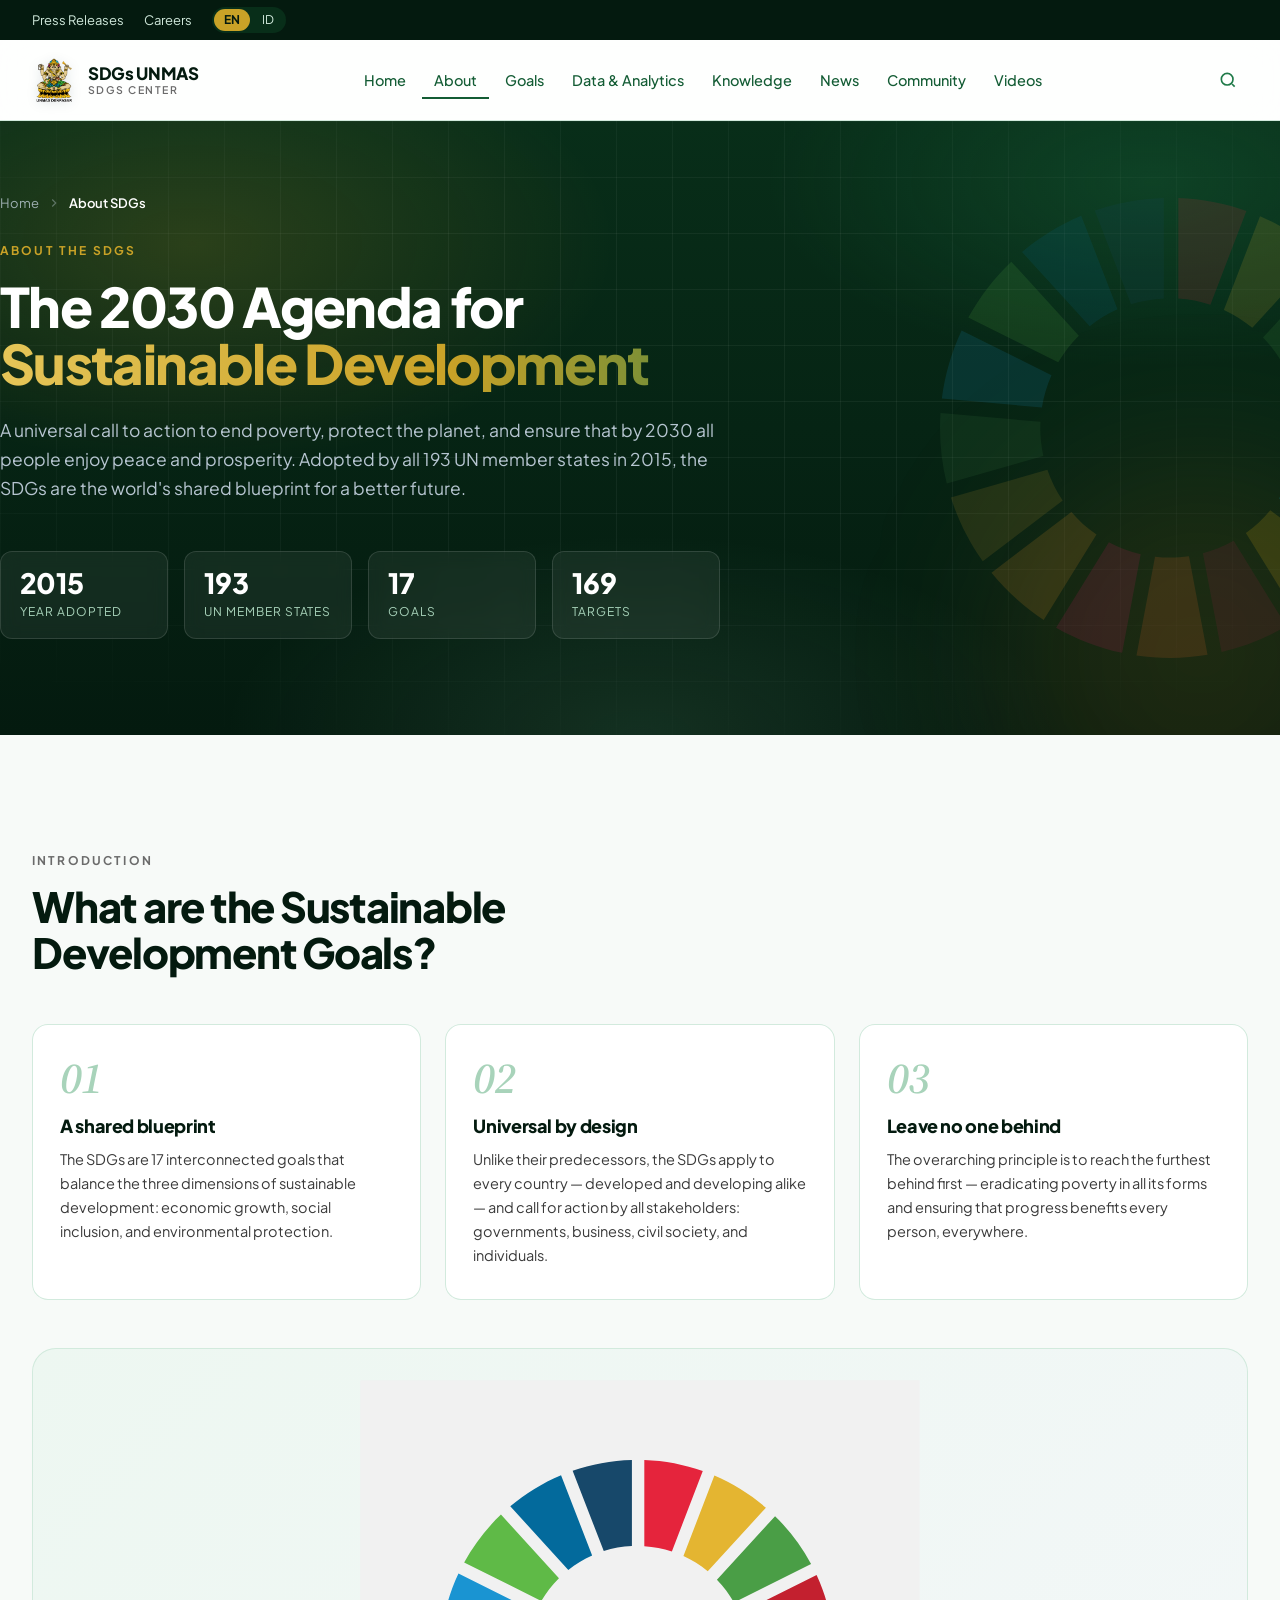
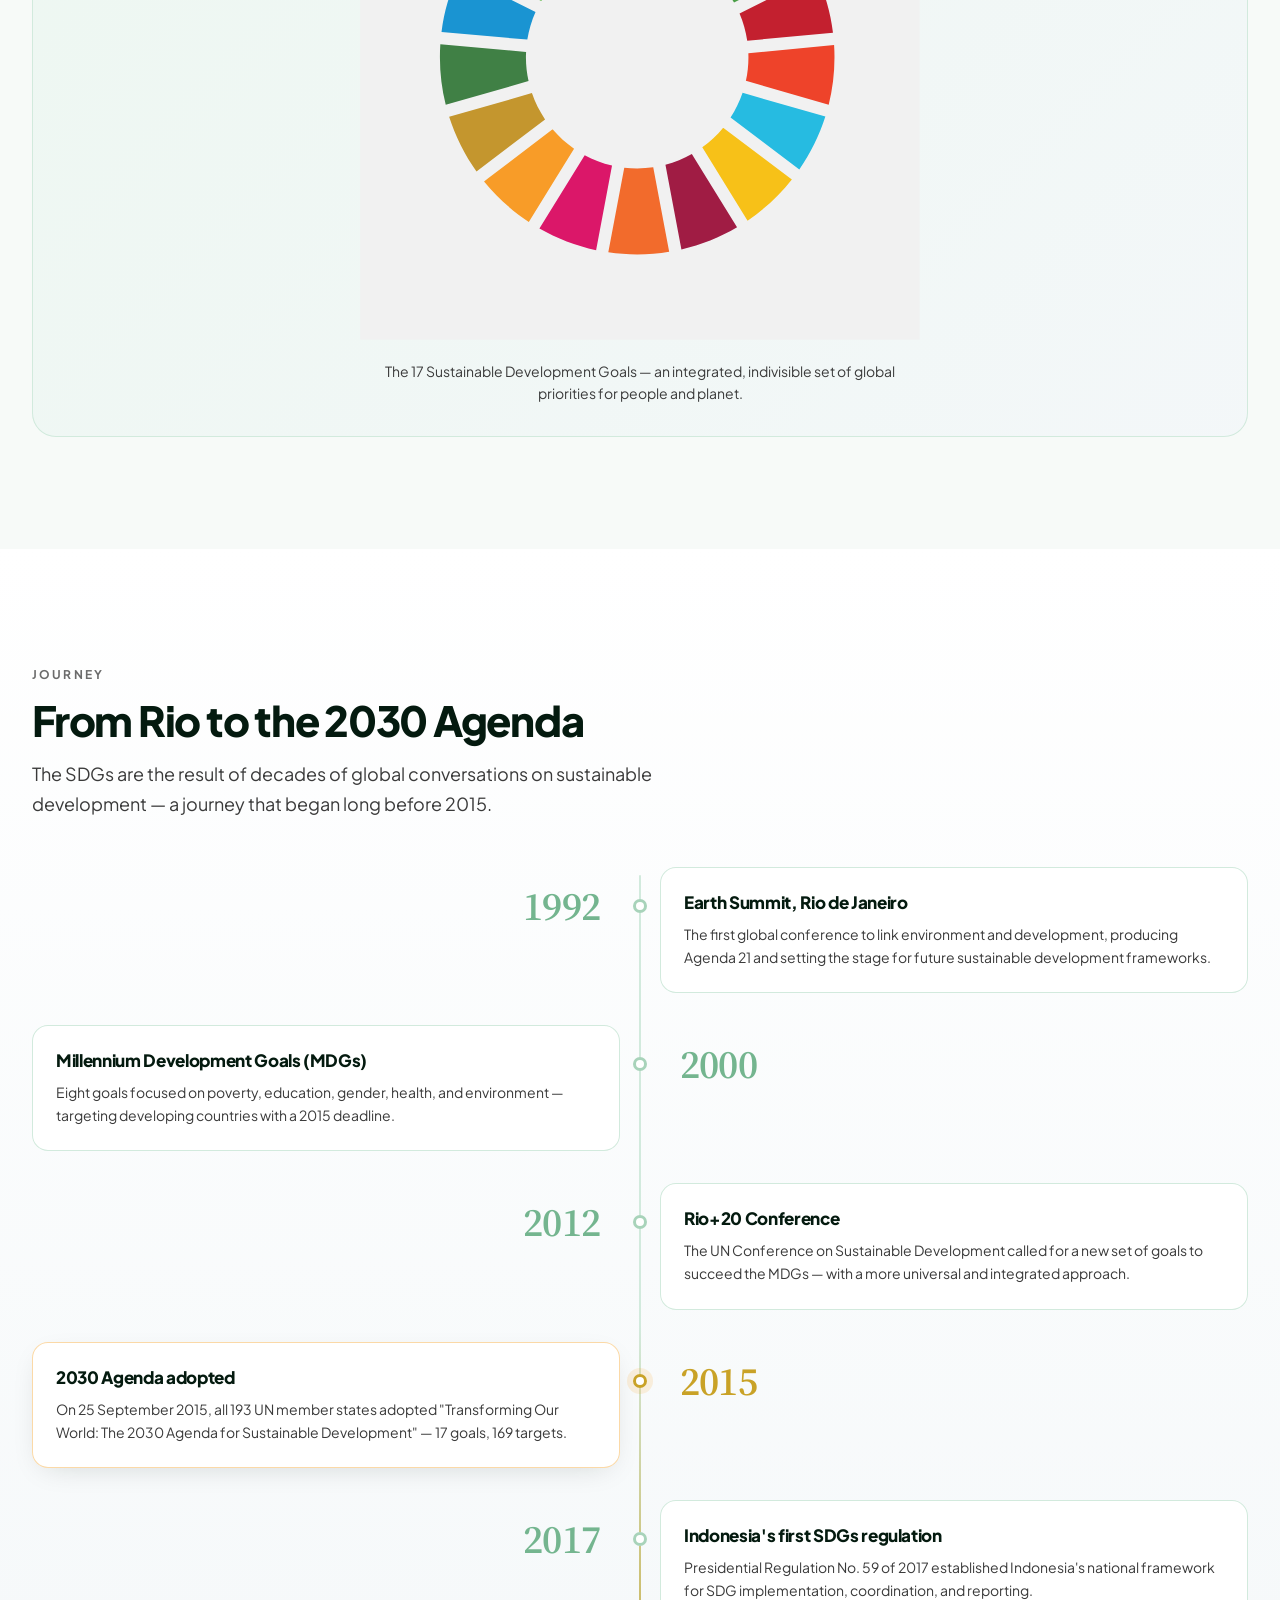
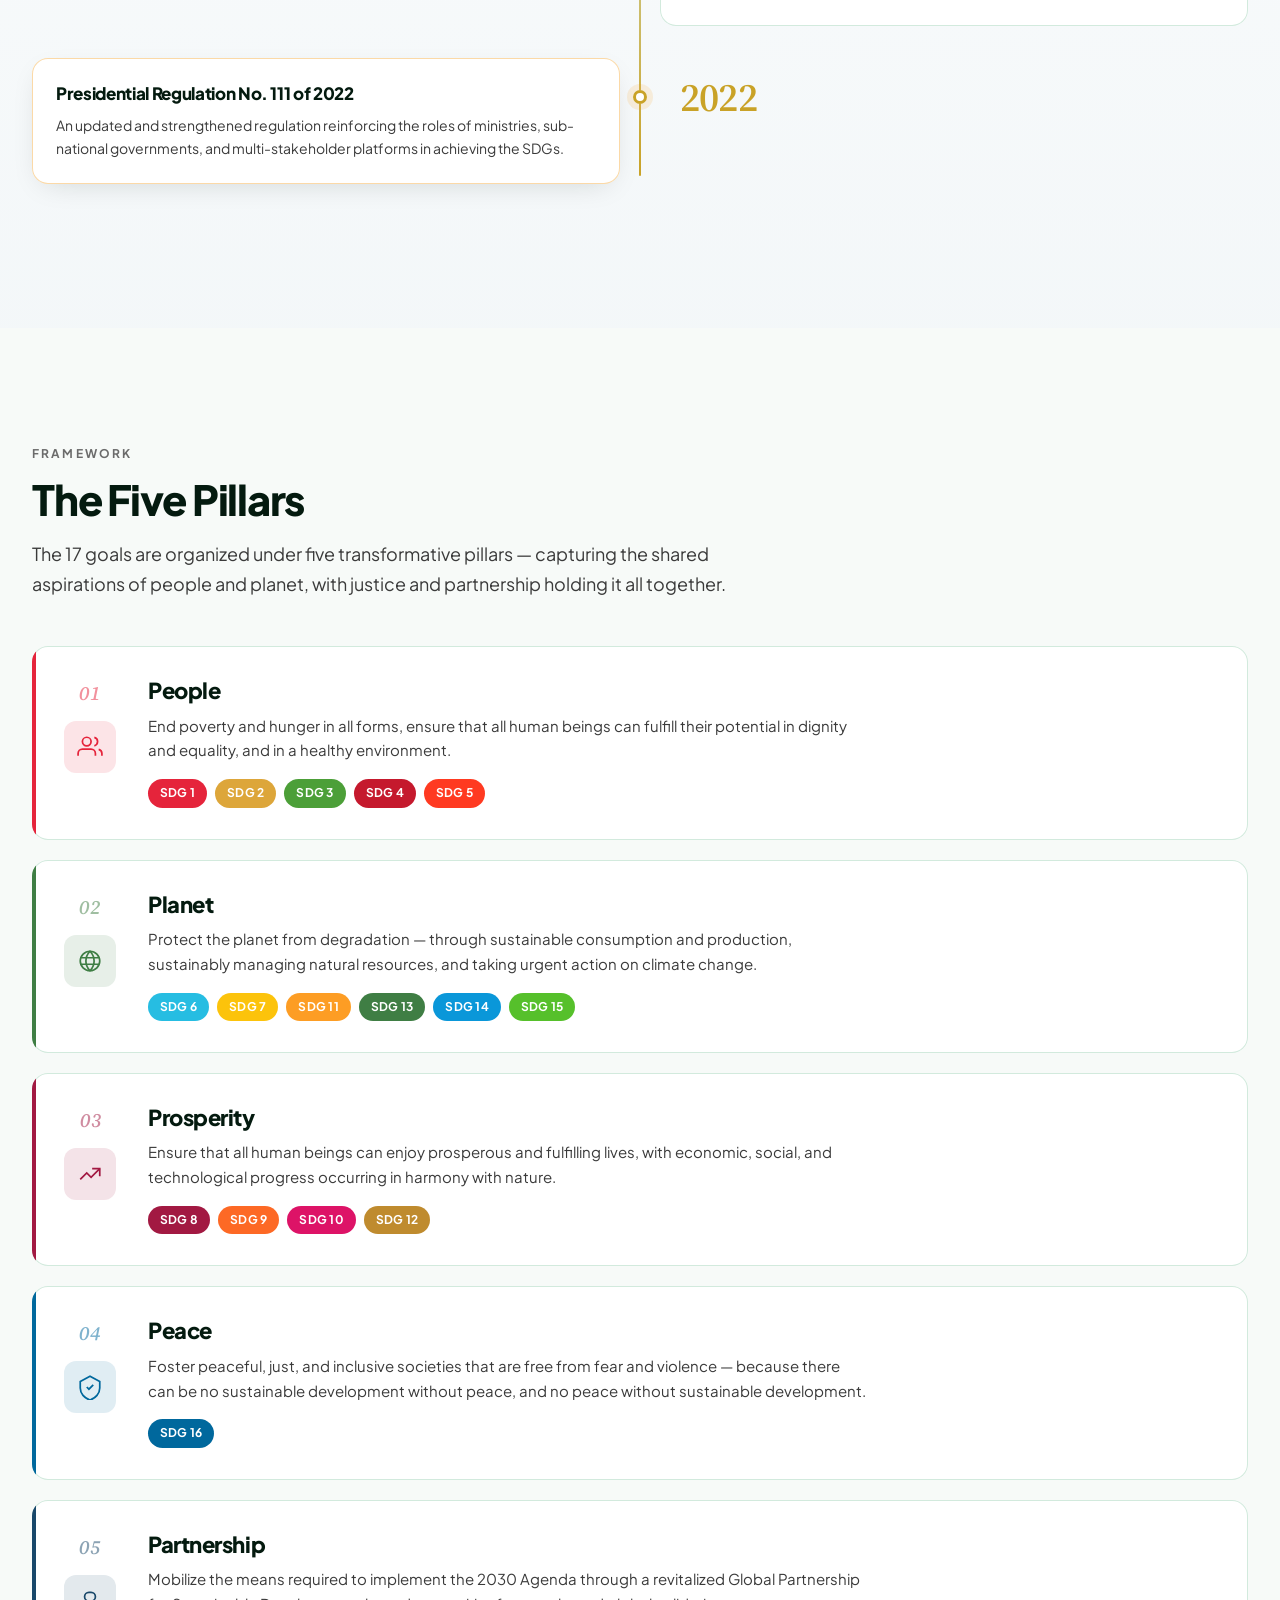
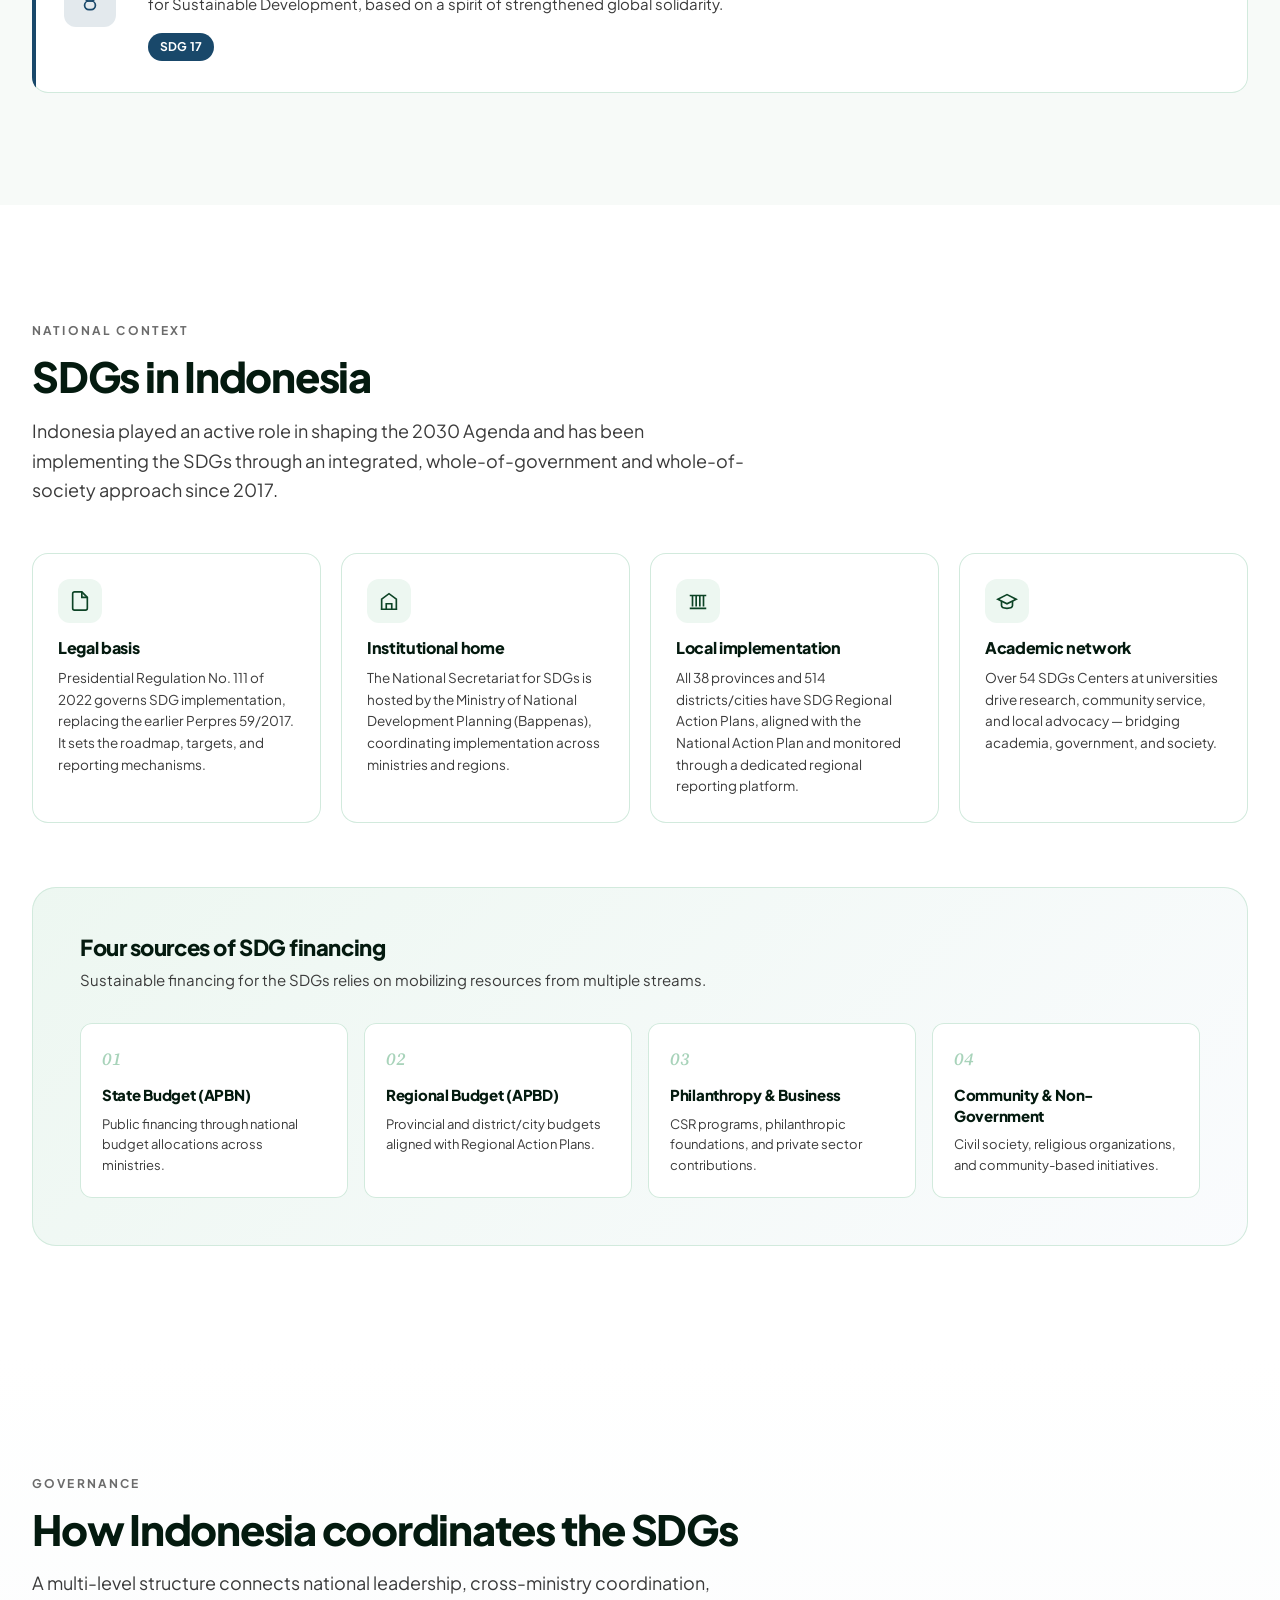
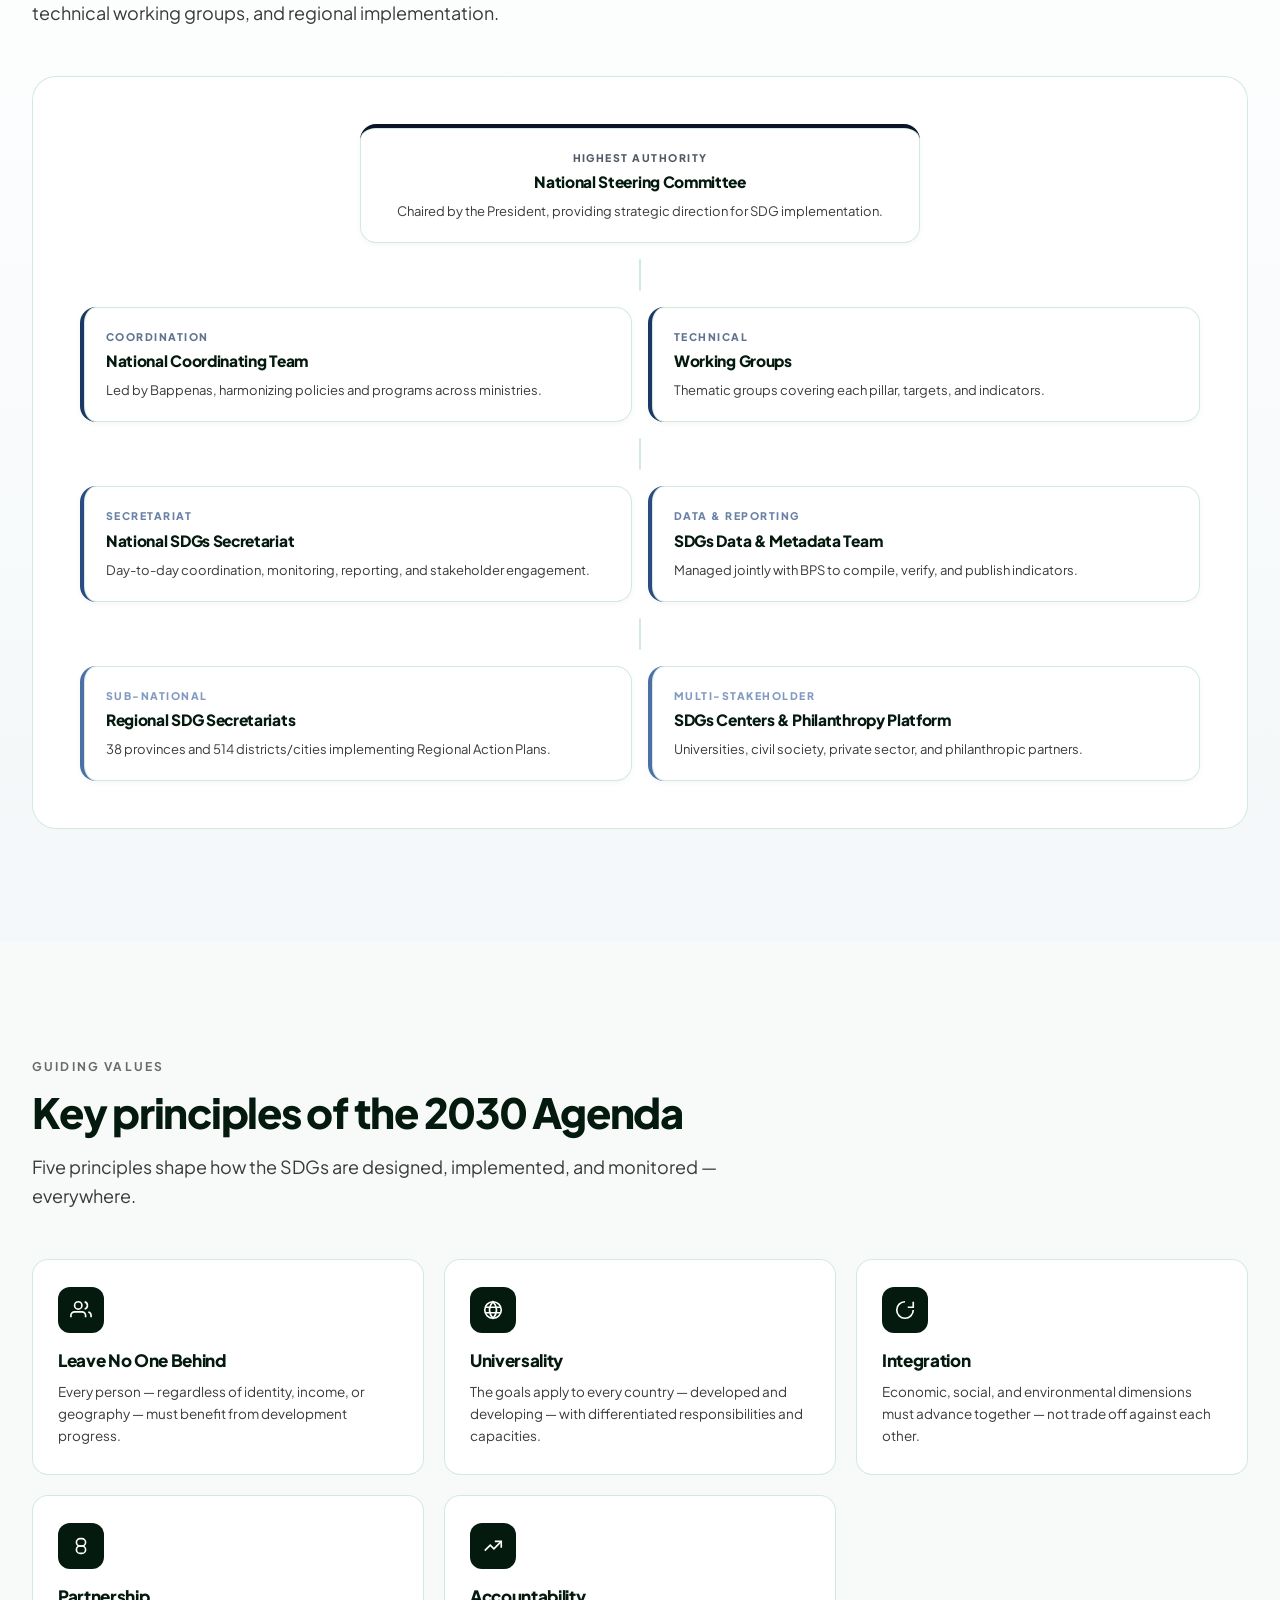
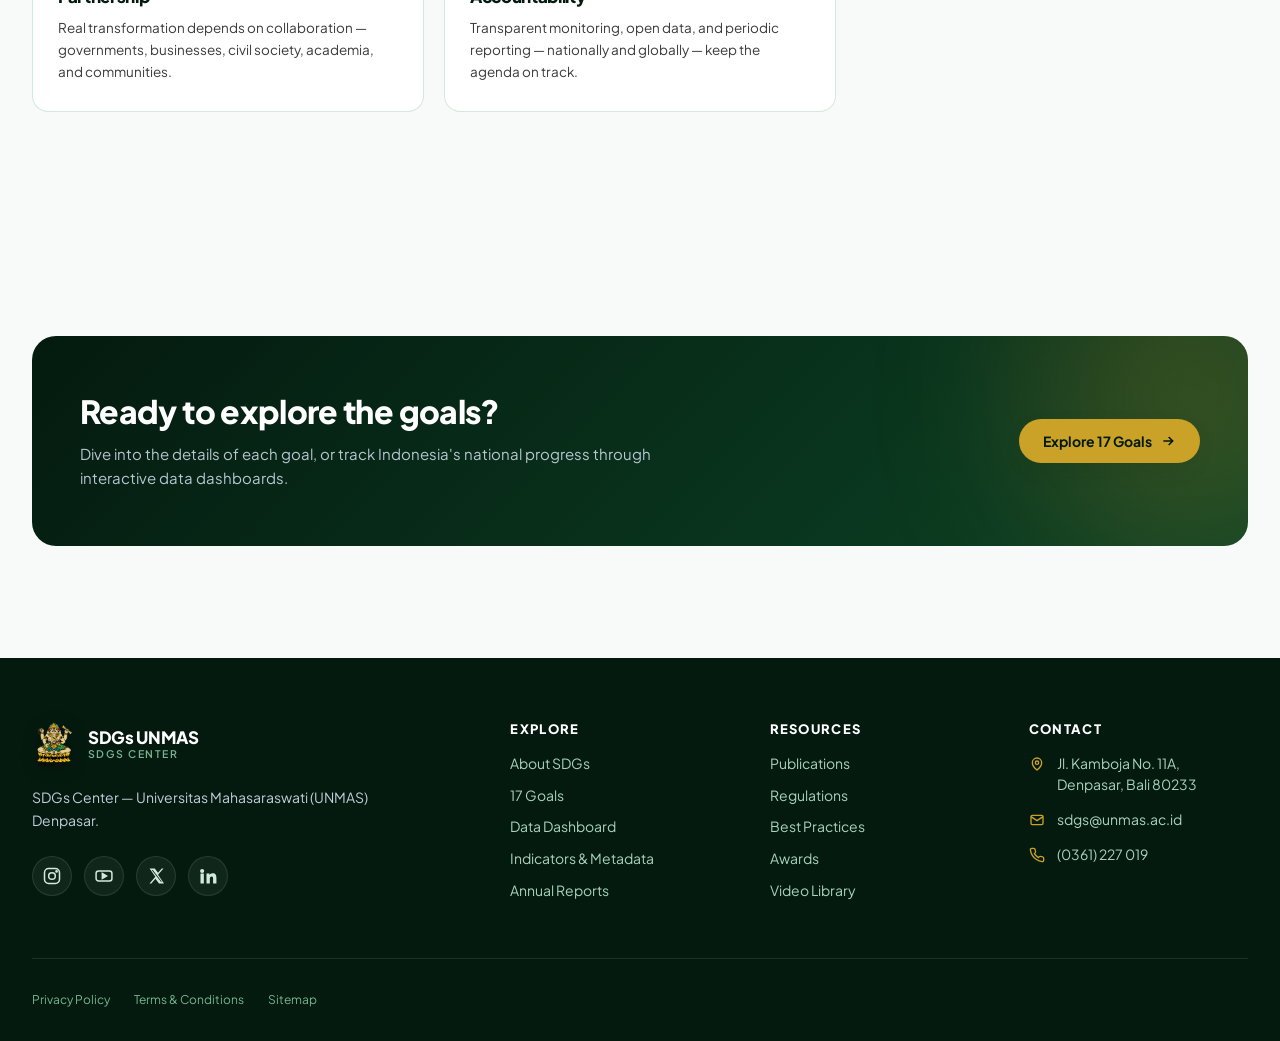
==== commit 65639500: "Add files via upload" ====
--- a/about.html
+++ b/about.html
@@ -57,6 +57,7 @@
           <li><a class="nav__link" href="knowledge.html" data-i18n="nav.knowledge">Knowledge</a></li>
           <li><a class="nav__link" href="news.html" data-i18n="nav.news">News</a></li>
           <li><a class="nav__link" href="community.html" data-i18n="nav.community">Community</a></li>
+                    <li><a class="nav__link" href="videos.html" data-i18n="nav.videos">Videos</a></li>
         </ul>
 
         <div class="header__actions">
@@ -79,6 +80,7 @@
         <li><a class="mobile-menu__link" href="index.html#pengetahuan" data-i18n="nav.knowledge">Knowledge</a></li>
         <li><a class="mobile-menu__link" href="index.html#berita" data-i18n="nav.news">News</a></li>
         <li><a class="mobile-menu__link" href="index.html#komunitas" data-i18n="nav.community">Community</a></li>
+        <li><a class="mobile-menu__link" href="videos.html" data-i18n="footer.link.video">Video Library</a></li>
       </ul>
     </div>
   </header>
@@ -666,7 +668,7 @@
             <li><a href="#" data-i18n="footer.link.regulations">Regulations</a></li>
             <li><a href="#" data-i18n="footer.link.bestPractices">Best Practices</a></li>
             <li><a href="#" data-i18n="footer.link.awards">Awards</a></li>
-            <li><a href="#" data-i18n="footer.link.video">Video Library</a></li>
+            <li><a href="videos.html" data-i18n="footer.link.video">Video Library</a></li>
           </ul>
         </div>
 
--- a/style.css
+++ b/style.css
@@ -4371,4 +4371,358 @@
 }
 @media (max-width: 480px) {
   .community-modal__footer { grid-template-columns: 1fr; }
-}+}
+
+/* ═══════════════════════════════════════════════════════════════
+   34. Video Library Page
+   ═══════════════════════════════════════════════════════════════ */
+
+.videos-page-grid {
+  margin-top: 40px;
+  display: grid;
+  gap: 16px;
+  grid-template-columns: 1fr;
+}
+@media (min-width: 640px) { .videos-page-grid { grid-template-columns: repeat(2, 1fr); } }
+@media (min-width: 1024px) { .videos-page-grid { grid-template-columns: repeat(3, 1fr); gap: 20px; } }
+
+.video-card {
+  position: relative;
+  isolation: isolate;
+  overflow: hidden;
+  display: flex;
+  flex-direction: column;
+  text-align: left;
+  background: #fff;
+  border-radius: var(--radius-lg);
+  box-shadow: inset 0 0 0 1px var(--border);
+  cursor: pointer;
+  transition: transform .3s var(--ease-out), box-shadow .3s var(--ease-out);
+}
+.video-card:hover { transform: translateY(-4px); box-shadow: var(--shadow-lift); }
+
+.video-card__thumb {
+  position: relative;
+  aspect-ratio: 16 / 9;
+  background: linear-gradient(135deg, var(--v-color, var(--navy-700)), color-mix(in srgb, var(--v-color) 60%, #000));
+  overflow: hidden;
+}
+.video-card__thumb::before {
+  content: '';
+  position: absolute;
+  inset: 0;
+  background-image:
+    linear-gradient(rgba(255,255,255,.06) 1px, transparent 1px),
+    linear-gradient(90deg, rgba(255,255,255,.06) 1px, transparent 1px);
+  background-size: 32px 32px;
+  pointer-events: none;
+}
+.video-card__play {
+  position: absolute;
+  inset: 0;
+  margin: auto;
+  width: 56px; height: 56px;
+  color: #fff;
+  opacity: .85;
+  transition: transform .25s var(--ease-out), opacity .25s;
+}
+.video-card:hover .video-card__play { transform: scale(1.1); opacity: 1; }
+.video-card__duration {
+  position: absolute;
+  right: 12px; bottom: 12px;
+  padding: 3px 8px;
+  border-radius: 6px;
+  background: rgba(0,0,0,.7);
+  color: #fff;
+  font-size: 11.5px;
+  font-weight: 800;
+  letter-spacing: .03em;
+  font-variant-numeric: tabular-nums;
+}
+.video-card__badge {
+  position: absolute;
+  top: 12px; left: 12px;
+  padding: 4px 10px;
+  border-radius: var(--radius-full);
+  background: rgba(255,255,255,.95);
+  color: var(--navy-900);
+  font-size: 10px;
+  font-weight: 800;
+  text-transform: uppercase;
+  letter-spacing: .1em;
+}
+
+.video-card__body {
+  padding: 18px 20px 20px;
+  display: flex;
+  flex-direction: column;
+  gap: 8px;
+  flex: 1;
+}
+.video-card__title {
+  font-size: 15px;
+  font-weight: 800;
+  color: var(--navy-900);
+  line-height: 1.35;
+  letter-spacing: -.01em;
+  display: -webkit-box;
+  -webkit-line-clamp: 2;
+  -webkit-box-orient: vertical;
+  overflow: hidden;
+}
+.video-card__desc {
+  font-size: 13px;
+  color: var(--text-muted);
+  line-height: 1.5;
+  display: -webkit-box;
+  -webkit-line-clamp: 2;
+  -webkit-box-orient: vertical;
+  overflow: hidden;
+}
+.video-card__foot {
+  margin-top: auto;
+  padding-top: 12px;
+  border-top: 1px solid var(--border);
+  display: flex;
+  align-items: center;
+  justify-content: space-between;
+  gap: 12px;
+  font-size: 12px;
+  color: var(--text-soft);
+  font-weight: 600;
+}
+.video-card__foot svg { width: 14px; height: 14px; }
+
+/* ═══════════════════════════════════════════════════════════════
+   Video Modal
+   ═══════════════════════════════════════════════════════════════ */
+.video-modal {
+  position: fixed;
+  inset: 0;
+  z-index: 90;
+  display: grid;
+  place-items: center;
+  padding: 16px;
+}
+.video-modal[hidden] { display: none; }
+
+.video-modal__backdrop {
+  position: absolute;
+  inset: 0;
+  background: rgba(4,26,15,.75);
+  backdrop-filter: blur(6px);
+  -webkit-backdrop-filter: blur(6px);
+  animation: fadeIn .2s var(--ease-out);
+}
+
+.video-modal__panel {
+  position: relative;
+  width: 100%;
+  max-width: 720px;
+  max-height: calc(100vh - 32px);
+  background: #fff;
+  border-radius: var(--radius-xl);
+  box-shadow: var(--shadow-lift);
+  overflow: hidden;
+  display: flex;
+  flex-direction: column;
+  animation: modalIn .32s var(--ease-out);
+}
+
+.video-modal__close {
+  position: absolute;
+  top: 14px; right: 14px;
+  z-index: 3;
+  display: grid;
+  place-items: center;
+  width: 36px; height: 36px;
+  border-radius: 50%;
+  color: #fff;
+  background: rgba(0,0,0,.4);
+  backdrop-filter: blur(8px);
+  box-shadow: inset 0 0 0 1px rgba(255,255,255,.15);
+  transition: background-color .2s, transform .2s;
+}
+.video-modal__close svg { width: 18px; height: 18px; }
+.video-modal__close:hover { background: rgba(0,0,0,.6); transform: rotate(90deg); }
+
+.video-modal__player {
+  position: relative;
+  aspect-ratio: 16 / 9;
+  background: linear-gradient(135deg, var(--v-color, var(--navy-800)), color-mix(in srgb, var(--v-color) 50%, #000));
+  display: grid;
+  place-items: center;
+  overflow: hidden;
+}
+.video-modal__player::before {
+  content: '';
+  position: absolute;
+  inset: 0;
+  background-image:
+    linear-gradient(rgba(255,255,255,.05) 1px, transparent 1px),
+    linear-gradient(90deg, rgba(255,255,255,.05) 1px, transparent 1px);
+  background-size: 48px 48px;
+  pointer-events: none;
+}
+.video-modal__play {
+  width: 84px; height: 84px;
+  color: #fff;
+  opacity: .9;
+  position: relative;
+}
+.video-modal__duration {
+  position: absolute;
+  right: 16px; bottom: 16px;
+  padding: 4px 10px;
+  border-radius: 6px;
+  background: rgba(0,0,0,.7);
+  color: #fff;
+  font-size: 12.5px;
+  font-weight: 800;
+  letter-spacing: .03em;
+  font-variant-numeric: tabular-nums;
+}
+
+.video-modal__header {
+  padding: 20px 24px 0;
+}
+.video-modal__type {
+  display: inline-block;
+  padding: 4px 10px;
+  border-radius: var(--radius-full);
+  background: color-mix(in srgb, var(--v-color) 12%, transparent);
+  color: var(--v-color);
+  font-size: 10.5px;
+  font-weight: 800;
+  text-transform: uppercase;
+  letter-spacing: .1em;
+}
+.video-modal__title {
+  margin-top: 10px;
+  font-size: clamp(1.1rem, 2.4vw, 1.4rem);
+  font-weight: 800;
+  color: var(--navy-900);
+  letter-spacing: -.02em;
+  line-height: 1.25;
+}
+
+.video-modal__body {
+  padding: 16px 24px 24px;
+  overflow-y: auto;
+  flex: 1;
+}
+.video-modal__desc {
+  color: var(--text-muted);
+  font-size: 14.5px;
+  line-height: 1.7;
+}
+.video-modal__meta {
+  margin-top: 20px;
+  display: grid;
+  grid-template-columns: repeat(2, 1fr);
+  gap: 10px;
+}
+.video-modal__meta > div {
+  padding: 12px 14px;
+  background: var(--navy-50);
+  border-radius: var(--radius);
+}
+.video-modal__meta dt {
+  font-size: 10.5px;
+  text-transform: uppercase;
+  letter-spacing: .1em;
+  font-weight: 800;
+  color: var(--text-soft);
+}
+.video-modal__meta dd {
+  margin-top: 4px;
+  font-size: 14px;
+  font-weight: 700;
+  color: var(--navy-900);
+}
+
+.video-modal__footer {
+  padding: 16px 24px 24px;
+  border-top: 1px solid var(--border);
+  background: #fff;
+  display: grid;
+  grid-template-columns: 1fr 1fr;
+  gap: 10px;
+}
+@media (max-width: 480px) {
+  .video-modal__footer { grid-template-columns: 1fr; }
+}
+
+/* ═══════════════════════════════════════════════════════════════
+   35. Cross-link banner (used on Knowledge page → Videos)
+   ═══════════════════════════════════════════════════════════════ */
+.cross-link {
+  display: flex;
+  align-items: center;
+  gap: 18px;
+  margin-top: 32px;
+  padding: 20px 24px;
+  background: linear-gradient(135deg, var(--navy-50), rgba(237,247,241,.4));
+  border-radius: var(--radius-lg);
+  box-shadow: inset 0 0 0 1px var(--border);
+  transition: transform .25s var(--ease-out), box-shadow .25s var(--ease-out);
+}
+.cross-link:hover {
+  transform: translateY(-2px);
+  box-shadow: inset 0 0 0 1px var(--accent), var(--shadow-soft);
+}
+
+.cross-link__icon {
+  display: grid;
+  place-items: center;
+  width: 52px; height: 52px;
+  border-radius: var(--radius);
+  background: var(--accent);
+  color: var(--navy-900);
+  flex-shrink: 0;
+}
+.cross-link__icon svg { width: 24px; height: 24px; }
+
+.cross-link__body { flex: 1; min-width: 0; }
+.cross-link__eyebrow {
+  font-size: 10.5px;
+  text-transform: uppercase;
+  letter-spacing: .12em;
+  font-weight: 800;
+  color: var(--text-soft);
+}
+.cross-link__title {
+  margin-top: 2px;
+  font-size: 17px;
+  font-weight: 800;
+  color: var(--navy-900);
+  letter-spacing: -.01em;
+}
+.cross-link__desc {
+  margin-top: 2px;
+  font-size: 13.5px;
+  color: var(--text-muted);
+  line-height: 1.5;
+}
+
+.cross-link__arrow {
+  display: grid;
+  place-items: center;
+  width: 36px; height: 36px;
+  border-radius: 50%;
+  background: #fff;
+  color: var(--navy-900);
+  box-shadow: inset 0 0 0 1px var(--border);
+  flex-shrink: 0;
+  transition: transform .25s var(--ease-out), background-color .25s;
+}
+.cross-link__arrow svg { width: 16px; height: 16px; }
+.cross-link:hover .cross-link__arrow {
+  background: var(--accent);
+  transform: translateX(4px);
+}
+
+@media (max-width: 640px) {
+  .cross-link { flex-wrap: wrap; padding: 18px; }
+  .cross-link__arrow { display: none; }
+}
